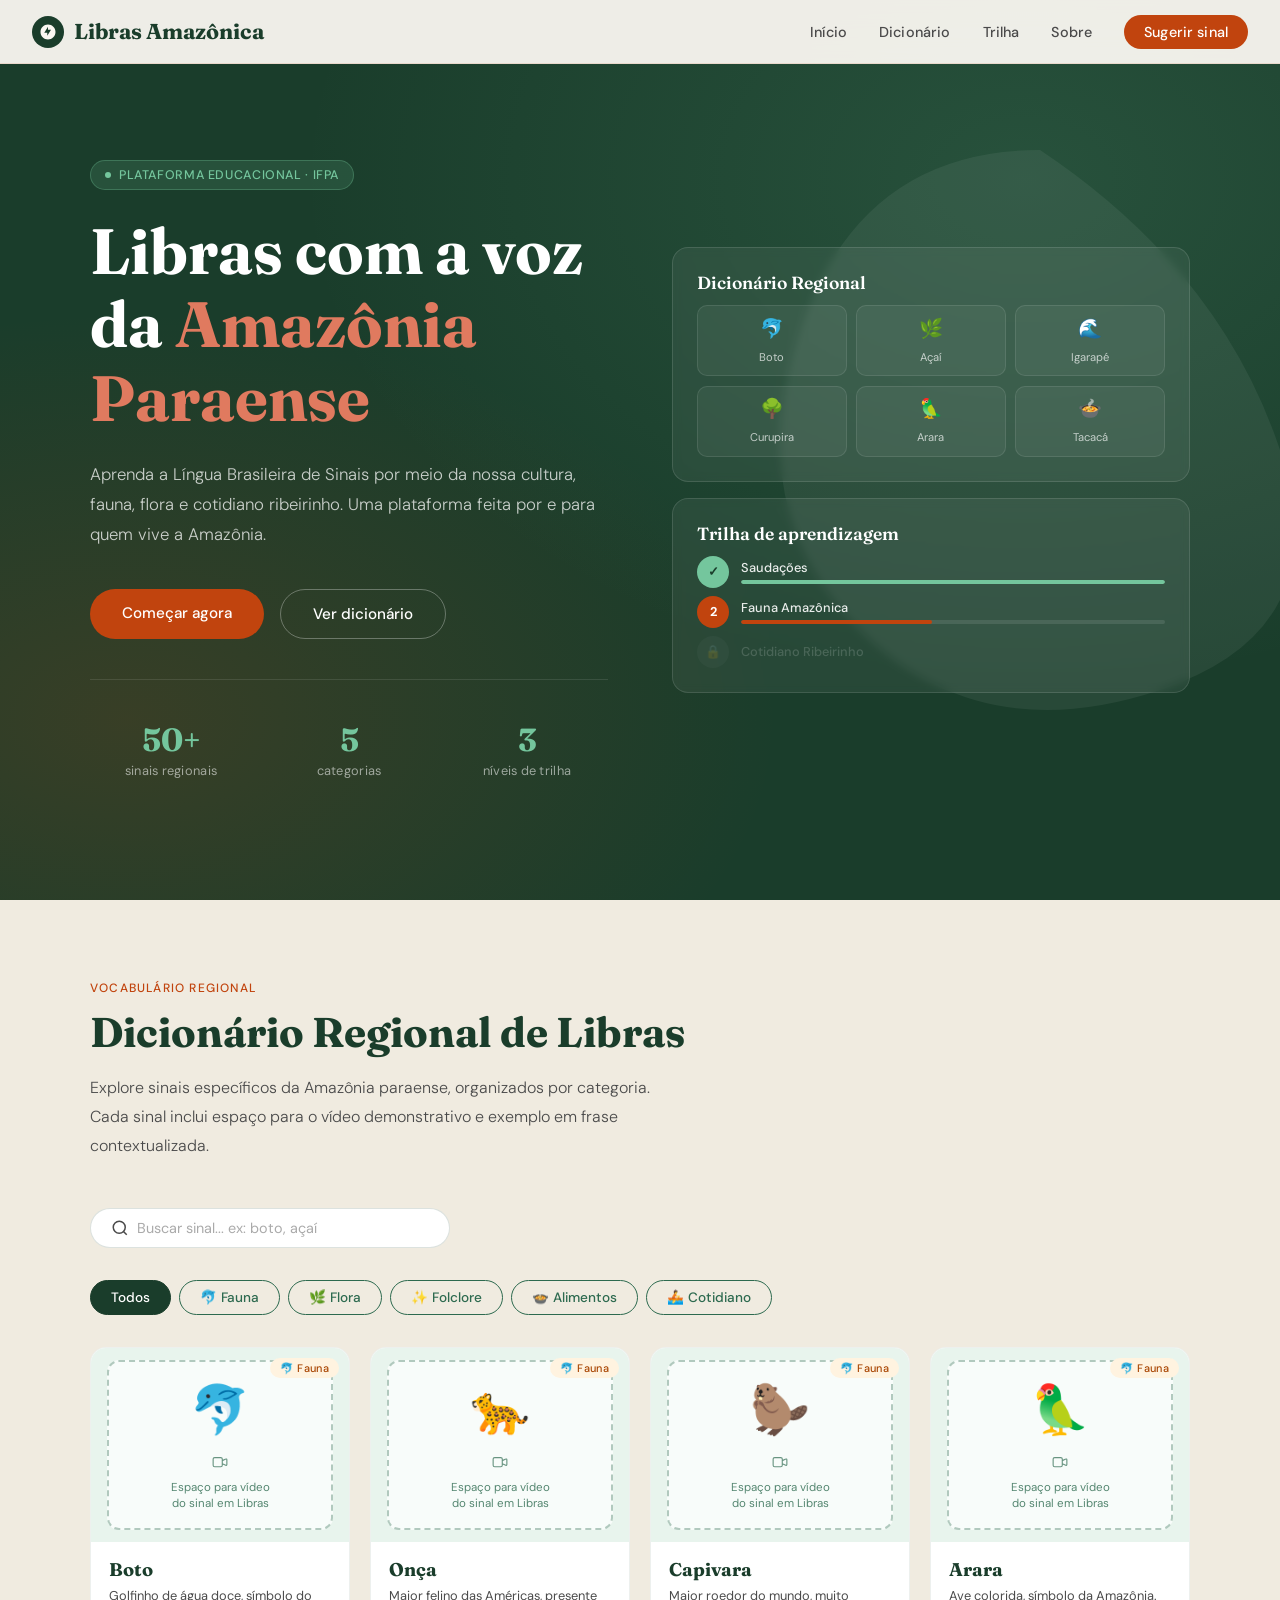
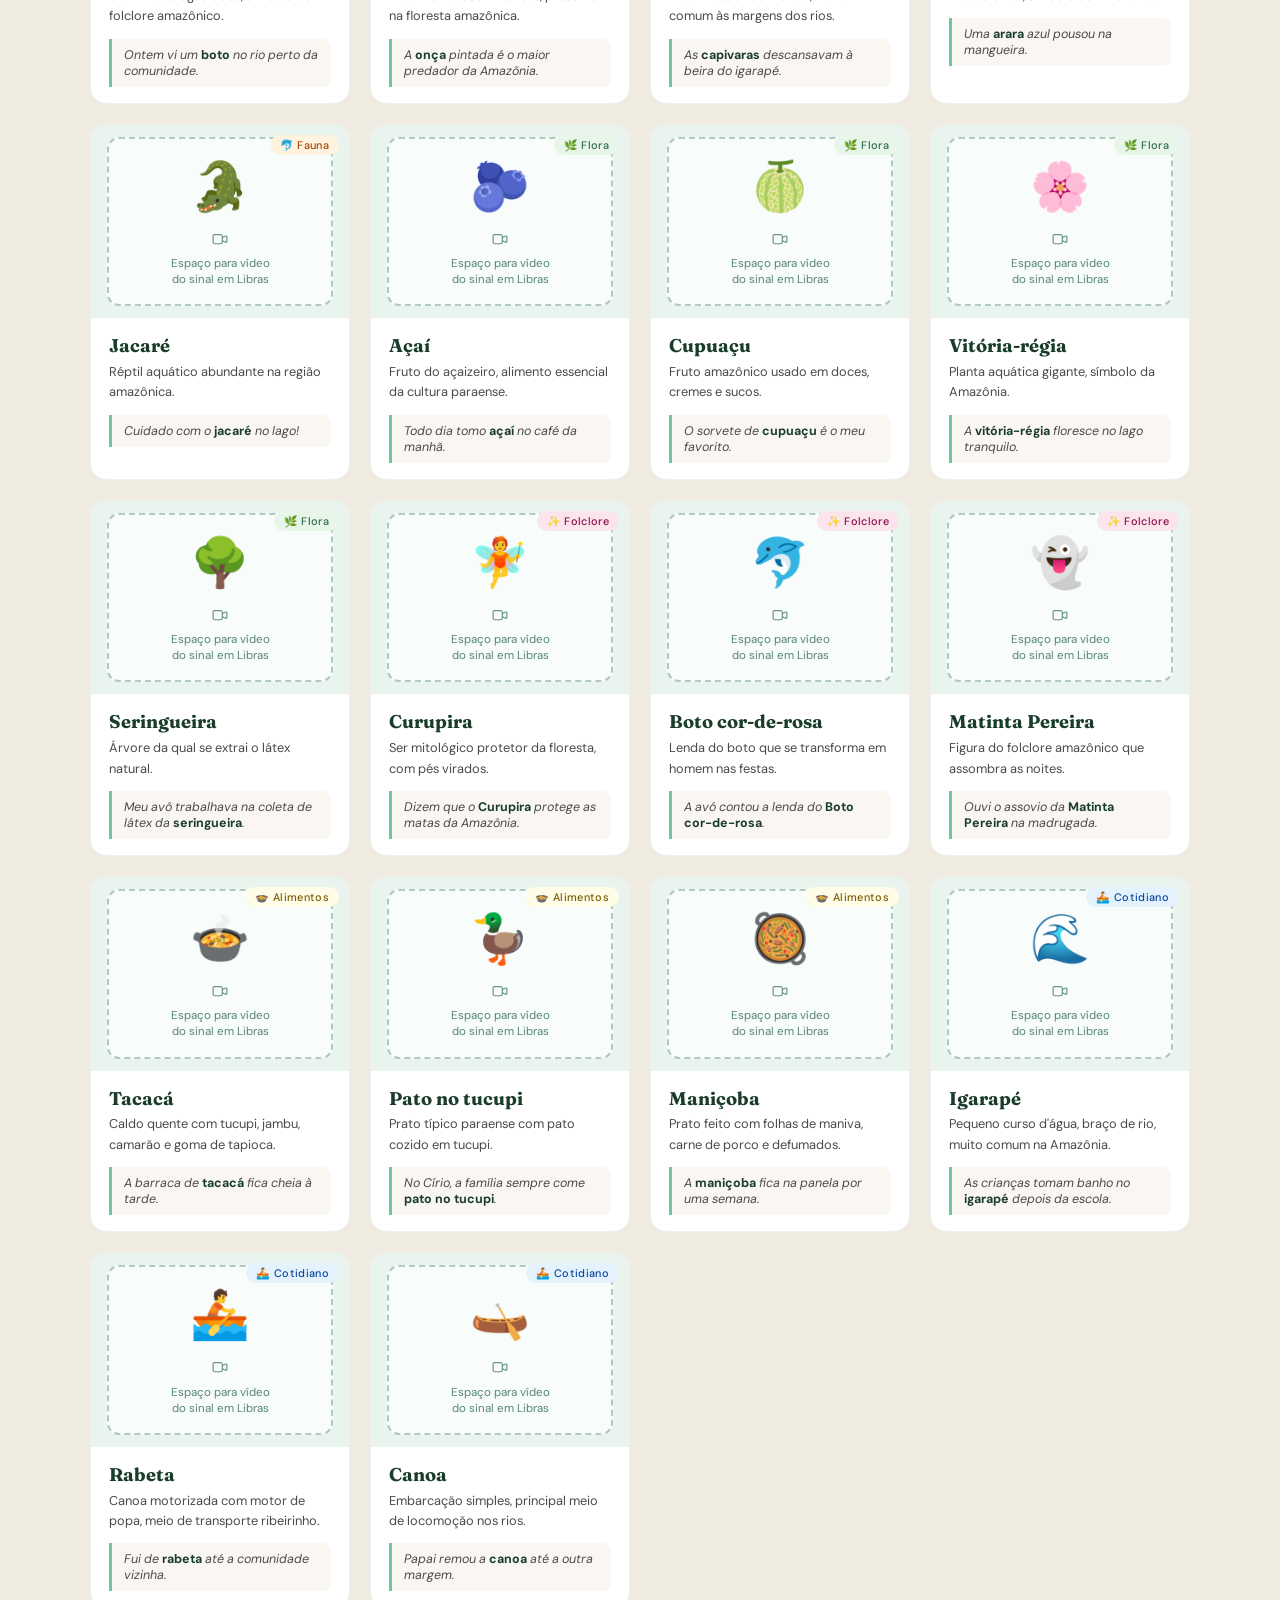
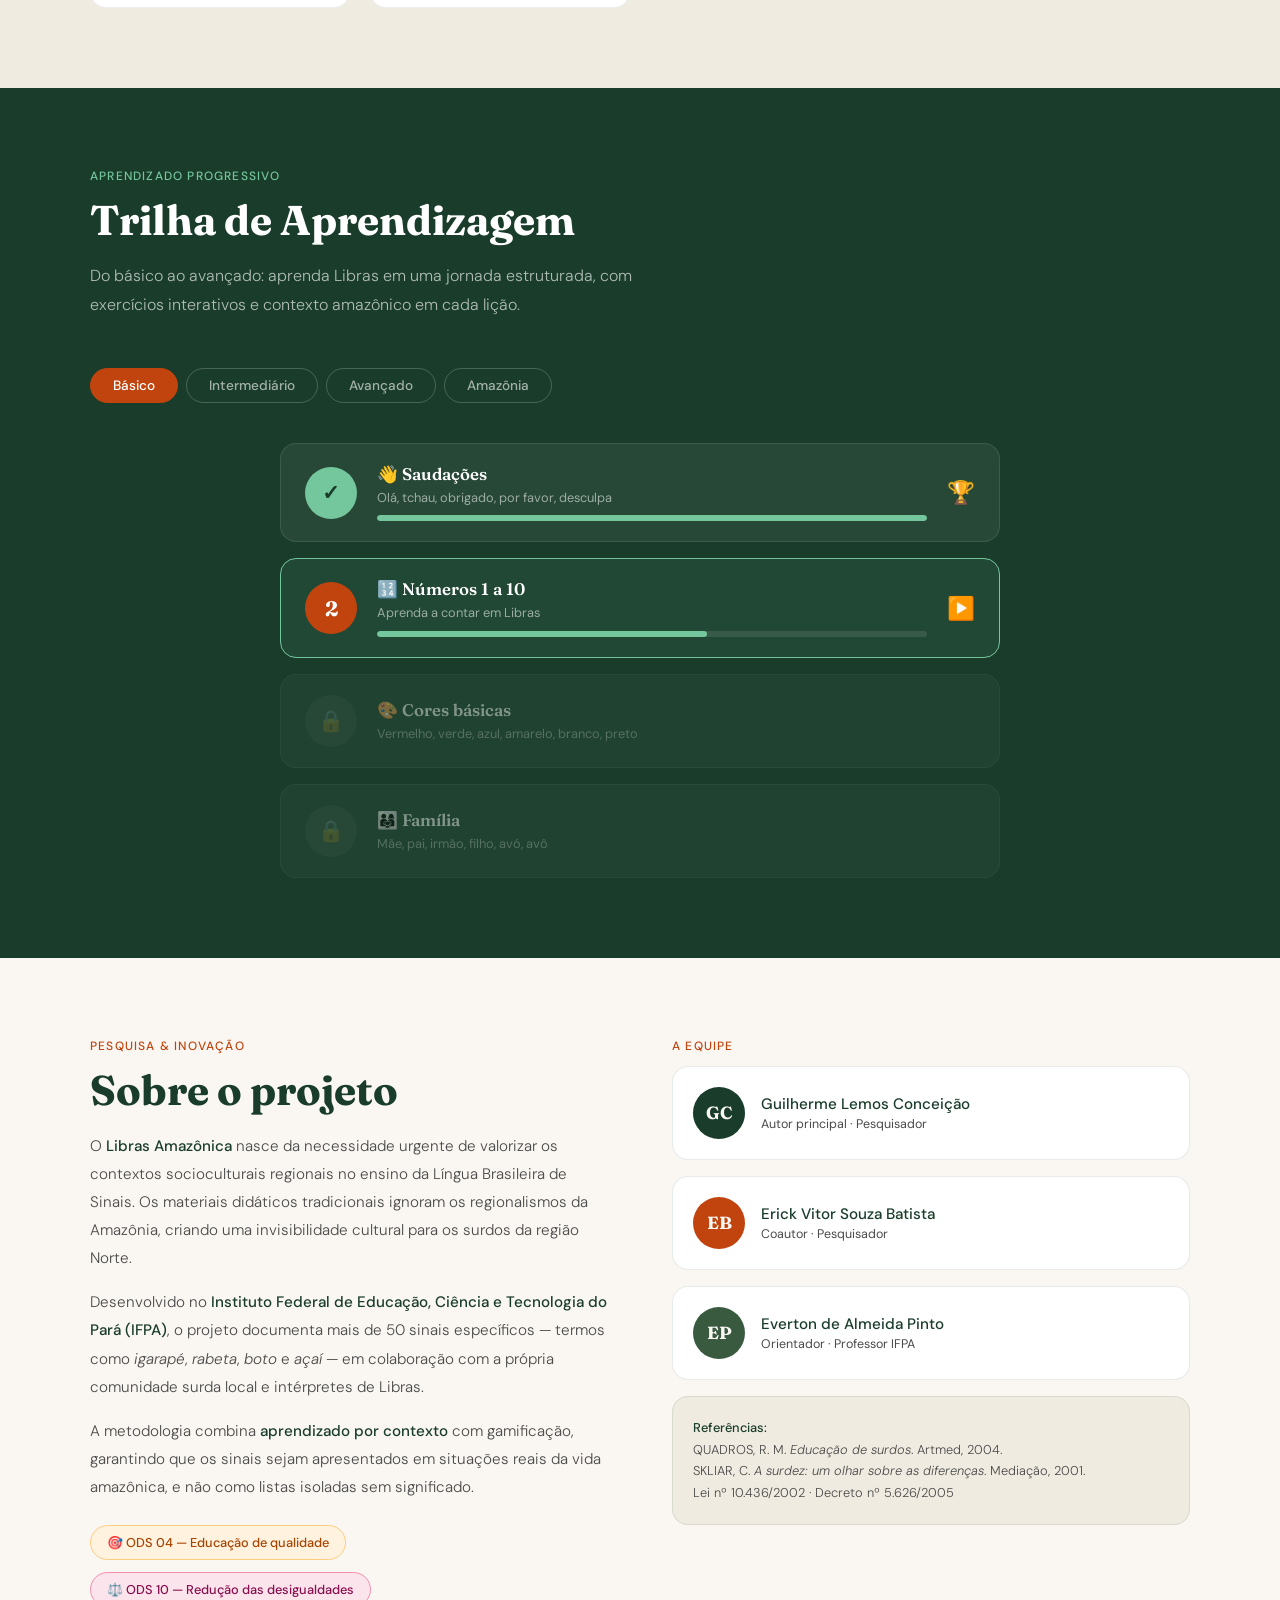
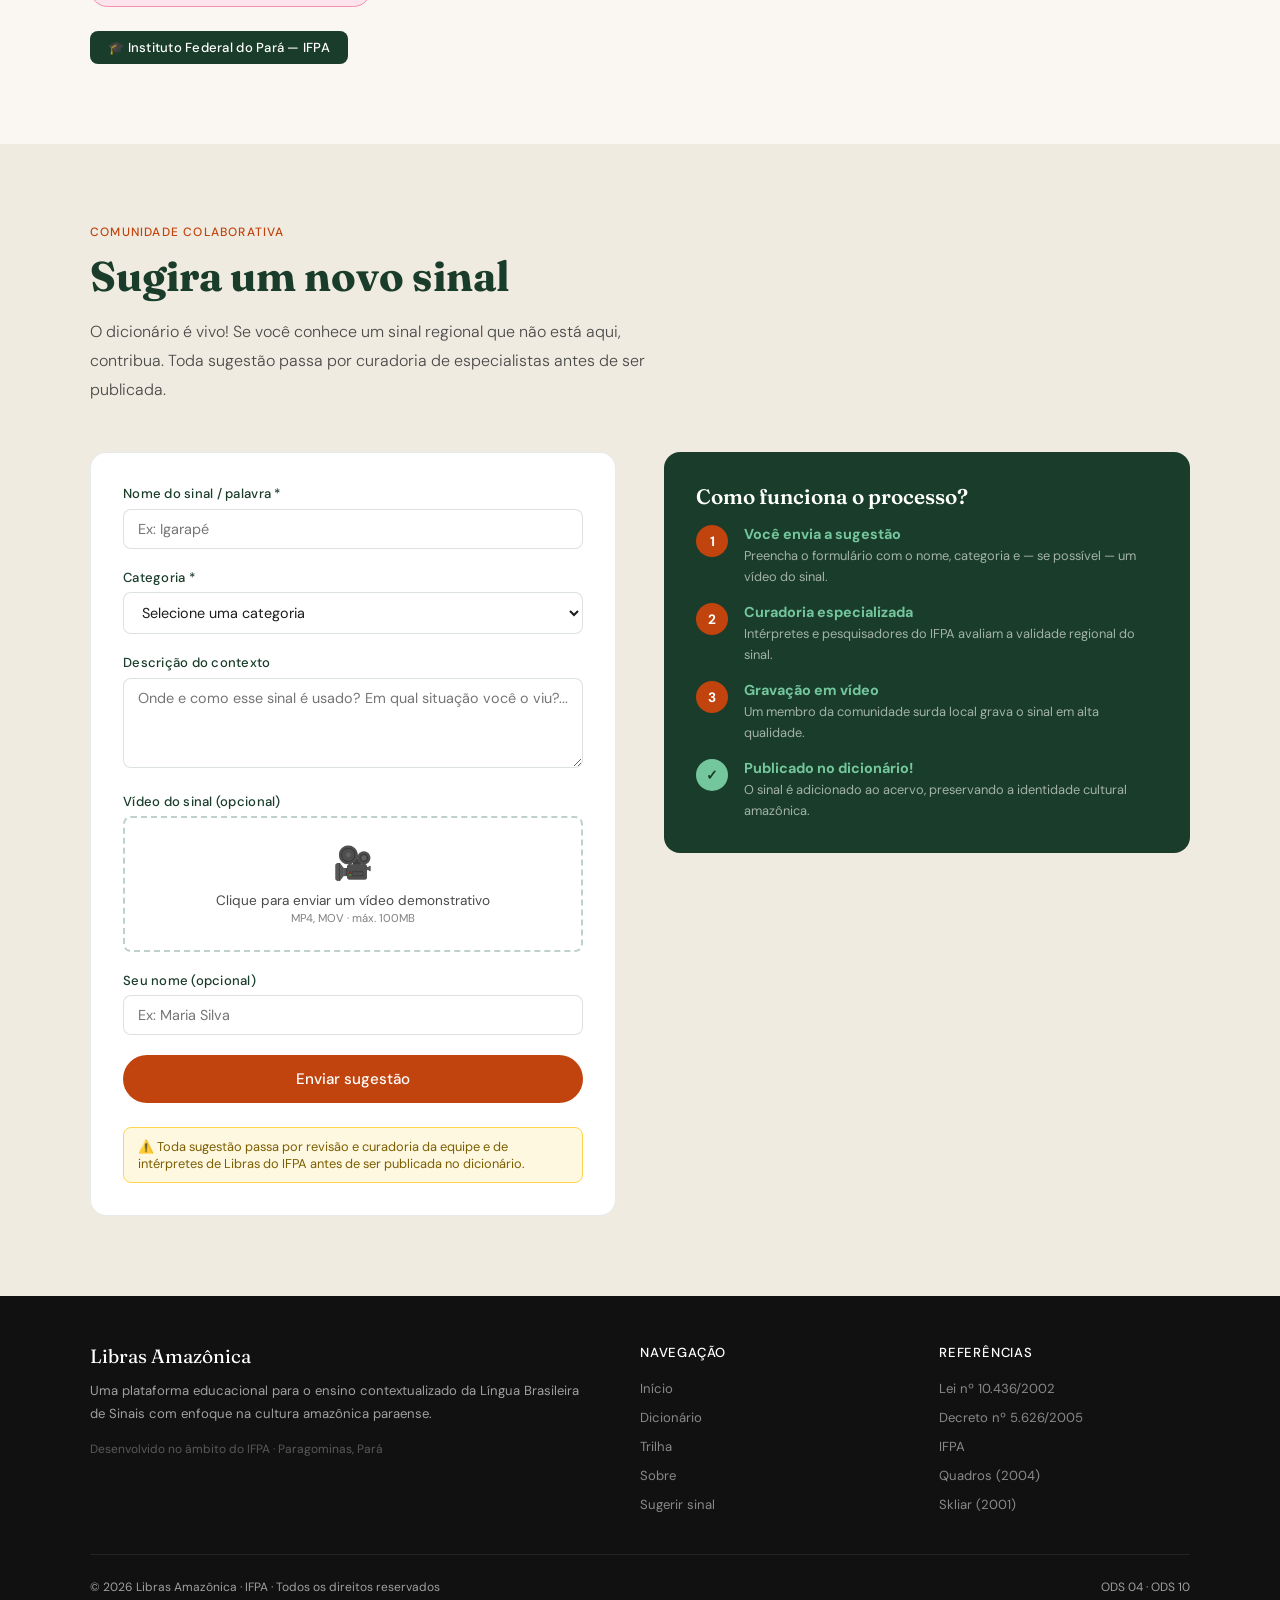
==== index.html @ ae9bf6c5 "Add files via upload" ====
<!DOCTYPE html>
<html lang="pt-BR">
<head>
<meta charset="UTF-8">
<meta name="viewport" content="width=device-width, initial-scale=1.0">
<title>Libras Amazônica</title>
<link rel="preconnect" href="https://fonts.googleapis.com">
<link href="https://fonts.googleapis.com/css2?family=Fraunces:wght@400;600;700&family=DM+Sans:wght@300;400;500&display=swap" rel="stylesheet">
<style>
  :root {
    --verde-escuro: #1a3d2b;
    --verde-medio: #2d6a4f;
    --verde-claro: #74c69d;
    --verde-musgo: #3a5a40;
    --terracota: #c1440e;
    --terracota-claro: #e07a5f;
    --terracota-palido: #f2d0c4;
    --creme: #faf7f2;
    --creme-escuro: #f0ebe0;
    --dourado: #d4a017;
    --texto-principal: #1c1c1c;
    --texto-secundario: #4a4a4a;
    --branco: #ffffff;
    --sombra: 0 4px 24px rgba(26,61,43,0.10);
    --fonte-display: 'Fraunces', Georgia, serif;
    --fonte-corpo: 'DM Sans', sans-serif;
    --radius: 16px;
    --radius-sm: 8px;
  }

  * { margin: 0; padding: 0; box-sizing: border-box; }

  html { scroll-behavior: smooth; }

  body {
    font-family: var(--fonte-corpo);
    background: var(--creme);
    color: var(--texto-principal);
    overflow-x: hidden;
  }

  /* ── NAV ── */
  nav {
    position: fixed;
    top: 0; left: 0; right: 0;
    z-index: 1000;
    background: rgba(250,247,242,0.95);
    backdrop-filter: blur(12px);
    border-bottom: 1px solid rgba(193,68,14,0.12);
    padding: 0 2rem;
    height: 64px;
    display: flex;
    align-items: center;
    justify-content: space-between;
  }

  .nav-logo {
    font-family: var(--fonte-display);
    font-size: 1.35rem;
    font-weight: 700;
    color: var(--verde-escuro);
    text-decoration: none;
    display: flex;
    align-items: center;
    gap: 10px;
  }

  .nav-logo span {
    display: inline-block;
    width: 32px; height: 32px;
    background: var(--verde-escuro);
    border-radius: 50%;
    display: flex; align-items: center; justify-content: center;
  }

  .nav-logo span svg { width: 18px; height: 18px; fill: var(--creme); }

  .nav-links {
    display: flex;
    gap: 2rem;
    list-style: none;
  }

  .nav-links a {
    font-size: 0.9rem;
    font-weight: 500;
    color: var(--texto-secundario);
    text-decoration: none;
    transition: color 0.2s;
    letter-spacing: 0.01em;
  }

  .nav-links a:hover { color: var(--terracota); }

  .nav-cta {
    background: var(--terracota);
    color: var(--branco) !important;
    padding: 8px 20px;
    border-radius: 999px;
    font-weight: 500 !important;
    transition: background 0.2s !important;
  }

  .nav-cta:hover { background: var(--verde-escuro) !important; color: var(--branco) !important; }

  .nav-hamburger {
    display: none;
    flex-direction: column;
    gap: 5px;
    cursor: pointer;
    background: none;
    border: none;
    padding: 4px;
  }

  .nav-hamburger span {
    display: block;
    width: 24px; height: 2px;
    background: var(--verde-escuro);
    border-radius: 2px;
    transition: all 0.3s;
  }

  /* ── HERO ── */
  #inicio {
    min-height: 100vh;
    display: flex;
    align-items: center;
    position: relative;
    overflow: hidden;
    padding: 120px 2rem 80px;
    background: var(--verde-escuro);
  }

  .hero-bg {
    position: absolute;
    inset: 0;
    background:
      radial-gradient(ellipse at 80% 20%, rgba(116,198,157,0.15) 0%, transparent 50%),
      radial-gradient(ellipse at 10% 80%, rgba(193,68,14,0.18) 0%, transparent 40%);
  }

  .hero-folha {
    position: absolute;
    opacity: 0.06;
    right: -60px; top: 50%;
    transform: translateY(-50%);
    width: 600px; height: 600px;
  }

  .hero-content {
    max-width: 1100px;
    margin: 0 auto;
    position: relative;
    z-index: 2;
    display: grid;
    grid-template-columns: 1fr 1fr;
    gap: 4rem;
    align-items: center;
    width: 100%;
  }

  .hero-badge {
    display: inline-flex;
    align-items: center;
    gap: 8px;
    background: rgba(116,198,157,0.15);
    border: 1px solid rgba(116,198,157,0.3);
    color: var(--verde-claro);
    font-size: 0.78rem;
    font-weight: 500;
    padding: 6px 14px;
    border-radius: 999px;
    letter-spacing: 0.05em;
    text-transform: uppercase;
    margin-bottom: 1.5rem;
  }

  .hero-badge::before {
    content: '';
    width: 6px; height: 6px;
    border-radius: 50%;
    background: var(--verde-claro);
    animation: pulse 2s infinite;
  }

  @keyframes pulse {
    0%, 100% { opacity: 1; }
    50% { opacity: 0.4; }
  }

  .hero-titulo {
    font-family: var(--fonte-display);
    font-size: clamp(2.4rem, 5vw, 4rem);
    font-weight: 700;
    color: var(--branco);
    line-height: 1.15;
    margin-bottom: 1.5rem;
  }

  .hero-titulo em {
    font-style: normal;
    color: var(--terracota-claro);
  }

  .hero-desc {
    font-size: 1.05rem;
    color: rgba(255,255,255,0.75);
    line-height: 1.8;
    margin-bottom: 2.5rem;
    font-weight: 300;
  }

  .hero-btns {
    display: flex;
    gap: 1rem;
    flex-wrap: wrap;
  }

  .btn-primario {
    background: var(--terracota);
    color: var(--branco);
    padding: 14px 32px;
    border-radius: 999px;
    font-size: 0.95rem;
    font-weight: 500;
    text-decoration: none;
    transition: all 0.2s;
    display: inline-block;
    border: none;
    cursor: pointer;
    font-family: var(--fonte-corpo);
  }

  .btn-primario:hover {
    background: var(--terracota-claro);
    transform: translateY(-2px);
  }

  .btn-secundario {
    background: transparent;
    color: var(--branco);
    padding: 14px 32px;
    border-radius: 999px;
    font-size: 0.95rem;
    font-weight: 500;
    text-decoration: none;
    transition: all 0.2s;
    display: inline-block;
    border: 1px solid rgba(255,255,255,0.3);
    cursor: pointer;
    font-family: var(--fonte-corpo);
  }

  .btn-secundario:hover {
    border-color: rgba(255,255,255,0.7);
    transform: translateY(-2px);
  }

  .hero-stats {
    display: grid;
    grid-template-columns: repeat(3, 1fr);
    gap: 1rem;
    padding-top: 2.5rem;
    border-top: 1px solid rgba(255,255,255,0.1);
    margin-top: 2.5rem;
  }

  .stat-item { text-align: center; }

  .stat-num {
    font-family: var(--fonte-display);
    font-size: 2rem;
    font-weight: 700;
    color: var(--verde-claro);
    display: block;
  }

  .stat-label {
    font-size: 0.8rem;
    color: rgba(255,255,255,0.55);
    font-weight: 400;
    letter-spacing: 0.02em;
  }

  .hero-visual {
    display: flex;
    flex-direction: column;
    gap: 1rem;
  }

  .hero-card-preview {
    background: rgba(255,255,255,0.06);
    border: 1px solid rgba(255,255,255,0.12);
    border-radius: var(--radius);
    padding: 1.5rem;
    backdrop-filter: blur(4px);
  }

  .hero-card-preview h3 {
    font-family: var(--fonte-display);
    color: var(--branco);
    font-size: 1.1rem;
    margin-bottom: 0.75rem;
    font-weight: 600;
  }

  .sinal-mini-grid {
    display: grid;
    grid-template-columns: repeat(3, 1fr);
    gap: 0.6rem;
  }

  .sinal-mini {
    background: rgba(255,255,255,0.05);
    border: 1px solid rgba(255,255,255,0.1);
    border-radius: 10px;
    padding: 0.6rem;
    text-align: center;
  }

  .sinal-mini .emoji { font-size: 1.2rem; display: block; margin-bottom: 4px; }
  .sinal-mini .palavra { font-size: 0.7rem; color: rgba(255,255,255,0.7); }

  /* ── SEÇÕES GERAIS ── */
  section { padding: 80px 2rem; }

  .container {
    max-width: 1100px;
    margin: 0 auto;
  }

  .secao-tag {
    font-size: 0.75rem;
    font-weight: 500;
    letter-spacing: 0.1em;
    text-transform: uppercase;
    color: var(--terracota);
    margin-bottom: 0.75rem;
    display: block;
  }

  .secao-titulo {
    font-family: var(--fonte-display);
    font-size: clamp(1.8rem, 3.5vw, 2.6rem);
    font-weight: 700;
    color: var(--verde-escuro);
    line-height: 1.2;
    margin-bottom: 1rem;
  }

  .secao-desc {
    font-size: 1rem;
    color: var(--texto-secundario);
    line-height: 1.8;
    max-width: 600px;
    font-weight: 300;
  }

  .secao-header { margin-bottom: 3rem; }

  /* ── DICIONÁRIO ── */
  #dicionario {
    background: var(--creme-escuro);
  }

  .dicio-filtros {
    display: flex;
    flex-wrap: wrap;
    gap: 0.5rem;
    margin-bottom: 2rem;
  }

  .filtro-btn {
    padding: 8px 20px;
    border-radius: 999px;
    border: 1.5px solid var(--verde-medio);
    background: transparent;
    color: var(--verde-medio);
    font-size: 0.85rem;
    font-weight: 500;
    cursor: pointer;
    transition: all 0.2s;
    font-family: var(--fonte-corpo);
  }

  .filtro-btn:hover, .filtro-btn.ativo {
    background: var(--verde-escuro);
    border-color: var(--verde-escuro);
    color: var(--branco);
  }

  .dicio-busca {
    display: flex;
    align-items: center;
    gap: 0.5rem;
    background: var(--branco);
    border: 1.5px solid rgba(26,61,43,0.15);
    border-radius: 999px;
    padding: 10px 20px;
    max-width: 360px;
    margin-bottom: 2rem;
  }

  .dicio-busca svg { width: 18px; height: 18px; fill: none; stroke: var(--texto-secundario); stroke-width: 2; flex-shrink: 0; }

  .dicio-busca input {
    border: none;
    outline: none;
    background: transparent;
    font-size: 0.9rem;
    font-family: var(--fonte-corpo);
    color: var(--texto-principal);
    flex: 1;
  }

  .dicio-busca input::placeholder { color: #aaa; }

  .dicio-grid {
    display: grid;
    grid-template-columns: repeat(auto-fill, minmax(240px, 1fr));
    gap: 1.25rem;
  }

  .sinal-card {
    background: var(--branco);
    border-radius: var(--radius);
    overflow: hidden;
    border: 1px solid rgba(26,61,43,0.08);
    transition: all 0.25s;
    cursor: pointer;
  }

  .sinal-card:hover {
    transform: translateY(-4px);
    box-shadow: var(--sombra);
    border-color: var(--verde-claro);
  }

  .sinal-video-area {
    background: #e8f4ed;
    aspect-ratio: 4/3;
    display: flex;
    flex-direction: column;
    align-items: center;
    justify-content: center;
    gap: 0.6rem;
    position: relative;
    overflow: hidden;
  }

  .sinal-video-placeholder {
    background: rgba(255,255,255,0.7);
    border: 2px dashed rgba(45,106,79,0.35);
    border-radius: 12px;
    width: calc(100% - 32px);
    height: calc(100% - 24px);
    display: flex;
    flex-direction: column;
    align-items: center;
    justify-content: center;
    gap: 0.5rem;
    padding: 1rem;
  }

  .sinal-video-placeholder svg {
    width: 36px; height: 36px;
    fill: none; stroke: var(--verde-medio); stroke-width: 1.5;
    opacity: 0.7;
  }

  .sinal-video-placeholder p {
    font-size: 0.72rem;
    color: var(--verde-medio);
    text-align: center;
    line-height: 1.4;
    opacity: 0.8;
  }

  .sinal-emoji-grande {
    font-size: 3rem;
    margin-bottom: 0.25rem;
    display: block;
  }

  .sinal-categoria-tag {
    position: absolute;
    top: 10px; right: 10px;
    font-size: 0.68rem;
    font-weight: 500;
    padding: 3px 10px;
    border-radius: 999px;
    letter-spacing: 0.03em;
  }

  .cat-fauna { background: #fff3e0; color: #a84400; }
  .cat-flora { background: #e8f5e9; color: #2d6a4f; }
  .cat-folclore { background: #fce4ec; color: #880e4f; }
  .cat-alimentos { background: #fffde7; color: #7b5e00; }
  .cat-cotidiano { background: #e3f2fd; color: #0d47a1; }
  .cat-saudacoes { background: #f3e5f5; color: #4a148c; }
  .cat-numeros { background: #e8eaf6; color: #1a237e; }
  .cat-cores { background: #fbe9e7; color: #bf360c; }

  .sinal-info {
    padding: 1rem 1.1rem;
  }

  .sinal-nome {
    font-family: var(--fonte-display);
    font-size: 1.15rem;
    font-weight: 700;
    color: var(--verde-escuro);
    margin-bottom: 0.3rem;
  }

  .sinal-desc {
    font-size: 0.8rem;
    color: var(--texto-secundario);
    line-height: 1.6;
    margin-bottom: 0.75rem;
  }

  .sinal-frase {
    background: var(--creme);
    border-left: 3px solid var(--verde-claro);
    padding: 8px 12px;
    border-radius: 0 8px 8px 0;
    font-size: 0.78rem;
    color: var(--texto-secundario);
    font-style: italic;
  }

  .sinal-frase strong {
    color: var(--verde-escuro);
    font-style: normal;
  }

  /* ── TRILHA ── */
  #trilha { background: var(--verde-escuro); }

  .trilha-tabs {
    display: flex;
    gap: 0.5rem;
    margin-bottom: 2.5rem;
    flex-wrap: wrap;
  }

  .trilha-tab {
    padding: 8px 22px;
    border-radius: 999px;
    border: 1.5px solid rgba(255,255,255,0.2);
    background: transparent;
    color: rgba(255,255,255,0.6);
    font-size: 0.85rem;
    font-weight: 500;
    cursor: pointer;
    transition: all 0.2s;
    font-family: var(--fonte-corpo);
  }

  .trilha-tab:hover, .trilha-tab.ativo {
    background: var(--terracota);
    border-color: var(--terracota);
    color: var(--branco);
  }

  .trilha-niveis {
    display: flex;
    flex-direction: column;
    gap: 1rem;
    max-width: 720px;
    margin: 0 auto;
  }

  .nivel-item {
    background: rgba(255,255,255,0.06);
    border: 1px solid rgba(255,255,255,0.1);
    border-radius: var(--radius);
    padding: 1.25rem 1.5rem;
    display: flex;
    align-items: center;
    gap: 1.25rem;
    cursor: pointer;
    transition: all 0.25s;
    position: relative;
    overflow: hidden;
  }

  .nivel-item:hover {
    background: rgba(255,255,255,0.1);
    border-color: rgba(255,255,255,0.25);
  }

  .nivel-item.desbloqueado { opacity: 1; }
  .nivel-item.bloqueado { opacity: 0.45; cursor: not-allowed; }

  .nivel-item.ativo {
    border-color: var(--verde-claro);
    background: rgba(116,198,157,0.08);
  }

  .nivel-num {
    width: 52px; height: 52px;
    border-radius: 50%;
    display: flex;
    align-items: center;
    justify-content: center;
    font-family: var(--fonte-display);
    font-size: 1.3rem;
    font-weight: 700;
    flex-shrink: 0;
  }

  .nivel-num.concluido { background: var(--verde-claro); color: var(--verde-escuro); }
  .nivel-num.em-progresso { background: var(--terracota); color: var(--branco); }
  .nivel-num.bloqueado-ico { background: rgba(255,255,255,0.08); color: rgba(255,255,255,0.35); }

  .nivel-conteudo { flex: 1; }

  .nivel-nome {
    font-family: var(--fonte-display);
    font-size: 1.05rem;
    font-weight: 600;
    color: var(--branco);
    margin-bottom: 0.3rem;
  }

  .nivel-desc-small {
    font-size: 0.8rem;
    color: rgba(255,255,255,0.55);
  }

  .nivel-progress-bar {
    height: 6px;
    background: rgba(255,255,255,0.1);
    border-radius: 999px;
    margin-top: 0.6rem;
    overflow: hidden;
  }

  .nivel-progress-fill {
    height: 100%;
    background: var(--verde-claro);
    border-radius: 999px;
    transition: width 0.5s ease;
  }

  .nivel-badge {
    font-size: 1.4rem;
  }

  /* ── MODAL EXERCÍCIO ── */
  .modal-overlay {
    display: none;
    position: fixed;
    inset: 0;
    background: rgba(0,0,0,0.7);
    z-index: 2000;
    align-items: center;
    justify-content: center;
    padding: 1rem;
  }

  .modal-overlay.aberto { display: flex; }

  .modal-box {
    background: var(--branco);
    border-radius: 20px;
    width: 100%;
    max-width: 600px;
    max-height: 90vh;
    overflow-y: auto;
    padding: 2rem;
    position: relative;
    animation: modalIn 0.25s ease;
  }

  @keyframes modalIn {
    from { opacity: 0; transform: scale(0.96) translateY(10px); }
    to { opacity: 1; transform: scale(1) translateY(0); }
  }

  .modal-close {
    position: absolute;
    top: 1rem; right: 1rem;
    background: var(--creme-escuro);
    border: none;
    border-radius: 50%;
    width: 36px; height: 36px;
    cursor: pointer;
    display: flex;
    align-items: center;
    justify-content: center;
    font-size: 1.1rem;
    color: var(--texto-secundario);
    transition: background 0.2s;
  }

  .modal-close:hover { background: #e0dbd0; }

  .exercicio-header {
    margin-bottom: 1.5rem;
  }

  .exercicio-titulo {
    font-family: var(--fonte-display);
    font-size: 1.4rem;
    color: var(--verde-escuro);
    margin-bottom: 0.5rem;
  }

  .exercicio-progresso {
    display: flex;
    align-items: center;
    gap: 0.75rem;
    font-size: 0.8rem;
    color: var(--texto-secundario);
  }

  .ex-barra {
    flex: 1;
    height: 8px;
    background: var(--creme-escuro);
    border-radius: 999px;
    overflow: hidden;
  }

  .ex-barra-fill {
    height: 100%;
    background: var(--terracota);
    border-radius: 999px;
    transition: width 0.4s;
  }

  .exercicio-video-espaco {
    background: #e8f4ed;
    border: 2px dashed rgba(45,106,79,0.3);
    border-radius: 14px;
    aspect-ratio: 16/9;
    display: flex;
    flex-direction: column;
    align-items: center;
    justify-content: center;
    margin-bottom: 1.5rem;
    gap: 0.5rem;
  }

  .exercicio-video-espaco svg {
    width: 40px; height: 40px;
    stroke: var(--verde-medio); fill: none; stroke-width: 1.5;
  }

  .exercicio-video-espaco p {
    font-size: 0.85rem;
    color: var(--verde-medio);
    text-align: center;
  }

  .exercicio-pergunta {
    font-size: 1rem;
    font-weight: 500;
    color: var(--verde-escuro);
    margin-bottom: 1rem;
  }

  .opcoes-grid {
    display: grid;
    grid-template-columns: 1fr 1fr;
    gap: 0.75rem;
    margin-bottom: 1.5rem;
  }

  .opcao-btn {
    padding: 14px 16px;
    border-radius: 12px;
    border: 2px solid rgba(26,61,43,0.12);
    background: var(--branco);
    font-size: 0.9rem;
    font-weight: 500;
    color: var(--texto-principal);
    cursor: pointer;
    transition: all 0.2s;
    font-family: var(--fonte-corpo);
    text-align: center;
  }

  .opcao-btn:hover { border-color: var(--verde-medio); background: #f0f8f4; }
  .opcao-btn.correta { border-color: var(--verde-claro); background: #e8f5e9; color: var(--verde-escuro); }
  .opcao-btn.errada { border-color: #e57373; background: #fff5f5; color: #c62828; }

  .feedback-msg {
    padding: 12px 16px;
    border-radius: 10px;
    font-size: 0.88rem;
    font-weight: 500;
    margin-bottom: 1rem;
    display: none;
  }

  .feedback-msg.ok { background: #e8f5e9; color: #2d6a4f; display: block; }
  .feedback-msg.erro { background: #fff5f5; color: #c62828; display: block; }

  .modal-nav {
    display: flex;
    justify-content: space-between;
    align-items: center;
  }

  .vidas-display {
    display: flex;
    gap: 4px;
  }

  .vida { font-size: 1.1rem; }
  .vida.perdida { opacity: 0.2; }

  /* ── SOBRE ── */
  #sobre { background: var(--creme); }

  .sobre-grid {
    display: grid;
    grid-template-columns: 1fr 1fr;
    gap: 4rem;
    align-items: start;
  }

  .sobre-texto p {
    font-size: 0.95rem;
    line-height: 1.85;
    color: var(--texto-secundario);
    margin-bottom: 1rem;
    font-weight: 300;
  }

  .sobre-texto p strong {
    color: var(--verde-escuro);
    font-weight: 500;
  }

  .ods-badges {
    display: flex;
    gap: 0.75rem;
    margin-top: 1.5rem;
    flex-wrap: wrap;
  }

  .ods-badge {
    display: flex;
    align-items: center;
    gap: 8px;
    padding: 8px 16px;
    border-radius: 999px;
    font-size: 0.8rem;
    font-weight: 500;
  }

  .ods-04 { background: #fff3e0; color: #a84400; border: 1px solid #ffcc80; }
  .ods-10 { background: #fce4ec; color: #880e4f; border: 1px solid #f48fb1; }

  .equipe-cards {
    display: flex;
    flex-direction: column;
    gap: 1rem;
  }

  .membro-card {
    background: var(--branco);
    border: 1px solid rgba(26,61,43,0.1);
    border-radius: var(--radius);
    padding: 1.25rem;
    display: flex;
    align-items: center;
    gap: 1rem;
    transition: box-shadow 0.2s;
  }

  .membro-card:hover { box-shadow: var(--sombra); }

  .membro-avatar {
    width: 52px; height: 52px;
    border-radius: 50%;
    background: var(--verde-escuro);
    display: flex;
    align-items: center;
    justify-content: center;
    font-family: var(--fonte-display);
    font-size: 1.1rem;
    font-weight: 700;
    color: var(--creme);
    flex-shrink: 0;
  }

  .membro-avatar.terracota { background: var(--terracota); }
  .membro-avatar.musgo { background: var(--verde-musgo); }

  .membro-nome {
    font-weight: 500;
    color: var(--verde-escuro);
    font-size: 0.95rem;
  }

  .membro-papel {
    font-size: 0.78rem;
    color: var(--texto-secundario);
    margin-top: 2px;
  }

  .inst-logo {
    display: inline-flex;
    align-items: center;
    gap: 8px;
    background: var(--verde-escuro);
    color: var(--branco);
    padding: 8px 18px;
    border-radius: var(--radius-sm);
    font-size: 0.82rem;
    font-weight: 500;
    margin-top: 1.5rem;
    letter-spacing: 0.02em;
  }

  /* ── SUGESTÃO DE SINAL ── */
  #sugestao { background: var(--creme-escuro); }

  .form-sugestao {
    background: var(--branco);
    border-radius: var(--radius);
    padding: 2rem;
    border: 1px solid rgba(26,61,43,0.1);
    max-width: 580px;
  }

  .form-grupo { margin-bottom: 1.25rem; }

  .form-label {
    display: block;
    font-size: 0.82rem;
    font-weight: 500;
    color: var(--verde-escuro);
    margin-bottom: 0.4rem;
    letter-spacing: 0.02em;
  }

  .form-input, .form-select, .form-textarea {
    width: 100%;
    padding: 10px 14px;
    border: 1.5px solid rgba(26,61,43,0.15);
    border-radius: var(--radius-sm);
    font-size: 0.9rem;
    font-family: var(--fonte-corpo);
    color: var(--texto-principal);
    background: var(--branco);
    outline: none;
    transition: border-color 0.2s;
  }

  .form-input:focus, .form-select:focus, .form-textarea:focus {
    border-color: var(--verde-medio);
  }

  .form-textarea { resize: vertical; min-height: 90px; }

  .upload-area {
    border: 2px dashed rgba(45,106,79,0.3);
    border-radius: var(--radius-sm);
    padding: 1.5rem;
    text-align: center;
    cursor: pointer;
    transition: all 0.2s;
  }

  .upload-area:hover {
    border-color: var(--verde-medio);
    background: #f0f8f4;
  }

  .upload-area p { font-size: 0.85rem; color: var(--texto-secundario); margin-top: 0.5rem; }
  .upload-area .upload-ico { font-size: 2rem; display: block; margin-bottom: 0.25rem; }

  .form-aviso {
    background: #fff8e1;
    border: 1px solid #ffd54f;
    border-radius: var(--radius-sm);
    padding: 10px 14px;
    font-size: 0.8rem;
    color: #7b5e00;
    margin-top: 1.5rem;
  }

  .toast {
    position: fixed;
    bottom: 2rem;
    right: 2rem;
    background: var(--verde-escuro);
    color: var(--branco);
    padding: 14px 22px;
    border-radius: 12px;
    font-size: 0.9rem;
    font-weight: 500;
    z-index: 3000;
    transform: translateY(100px);
    opacity: 0;
    transition: all 0.3s;
    box-shadow: 0 8px 24px rgba(0,0,0,0.25);
  }

  .toast.visivel { transform: translateY(0); opacity: 1; }

  /* ── RODAPÉ ── */
  footer {
    background: #111;
    color: rgba(255,255,255,0.6);
    padding: 3rem 2rem 2rem;
  }

  .footer-grid {
    max-width: 1100px;
    margin: 0 auto;
    display: grid;
    grid-template-columns: 2fr 1fr 1fr;
    gap: 3rem;
    margin-bottom: 2.5rem;
  }

  .footer-logo {
    font-family: var(--fonte-display);
    font-size: 1.2rem;
    color: var(--branco);
    margin-bottom: 0.75rem;
  }

  .footer-desc {
    font-size: 0.82rem;
    line-height: 1.7;
    margin-bottom: 1rem;
  }

  .footer-col h4 {
    font-size: 0.82rem;
    font-weight: 500;
    color: var(--branco);
    letter-spacing: 0.06em;
    text-transform: uppercase;
    margin-bottom: 1rem;
  }

  .footer-col ul { list-style: none; display: flex; flex-direction: column; gap: 0.5rem; }

  .footer-col a {
    font-size: 0.82rem;
    color: rgba(255,255,255,0.5);
    text-decoration: none;
    transition: color 0.2s;
  }

  .footer-col a:hover { color: var(--verde-claro); }

  .footer-bottom {
    max-width: 1100px;
    margin: 0 auto;
    border-top: 1px solid rgba(255,255,255,0.08);
    padding-top: 1.5rem;
    display: flex;
    justify-content: space-between;
    align-items: center;
    flex-wrap: wrap;
    gap: 1rem;
    font-size: 0.75rem;
  }

  /* ── RESPONSIVO ── */
  @media (max-width: 768px) {
    .nav-links { display: none; }
    .nav-hamburger { display: flex; }
    .nav-links.aberto {
      display: flex;
      flex-direction: column;
      position: fixed;
      top: 64px; left: 0; right: 0;
      background: var(--creme);
      padding: 1.5rem;
      gap: 1.25rem;
      border-bottom: 1px solid rgba(0,0,0,0.1);
      z-index: 999;
    }
    .hero-content { grid-template-columns: 1fr; }
    .hero-visual { display: none; }
    .sobre-grid { grid-template-columns: 1fr; gap: 2rem; }
    .footer-grid { grid-template-columns: 1fr; gap: 2rem; }
    .opcoes-grid { grid-template-columns: 1fr; }
  }
</style>
</head>
<body>

<!-- NAV -->
<nav>
  <a href="#inicio" class="nav-logo">
    <span>
      <svg viewBox="0 0 24 24"><path d="M12 2C6.48 2 2 6.48 2 12s4.48 10 10 10 10-4.48 10-10S17.52 2 12 2zm-1 15v-4H7l5-8v4h4l-5 8z"/></svg>
    </span>
    Libras Amazônica
  </a>
  <ul class="nav-links" id="navLinks">
    <li><a href="#inicio">Início</a></li>
    <li><a href="#dicionario">Dicionário</a></li>
    <li><a href="#trilha">Trilha</a></li>
    <li><a href="#sobre">Sobre</a></li>
    <li><a href="#sugestao" class="nav-cta">Sugerir sinal</a></li>
  </ul>
  <button class="nav-hamburger" onclick="toggleMenu()" aria-label="Menu">
    <span></span><span></span><span></span>
  </button>
</nav>

<!-- HERO -->
<section id="inicio">
  <div class="hero-bg"></div>
  <svg class="hero-folha" viewBox="0 0 200 200" xmlns="http://www.w3.org/2000/svg">
    <path fill="white" d="M100,0 Q160,40 180,100 Q200,160 140,180 Q80,200 40,160 Q0,120 20,60 Q40,0 100,0Z"/>
  </svg>
  <div class="hero-content">
    <div>
      <div class="hero-badge">Plataforma educacional · IFPA</div>
      <h1 class="hero-titulo">
        Libras com a voz<br>da <em>Amazônia Paraense</em>
      </h1>
      <p class="hero-desc">
        Aprenda a Língua Brasileira de Sinais por meio da nossa cultura, fauna, flora e cotidiano ribeirinho. Uma plataforma feita por e para quem vive a Amazônia.
      </p>
      <div class="hero-btns">
        <a href="#trilha" class="btn-primario">Começar agora</a>
        <a href="#dicionario" class="btn-secundario">Ver dicionário</a>
      </div>
      <div class="hero-stats">
        <div class="stat-item">
          <span class="stat-num">50+</span>
          <span class="stat-label">sinais regionais</span>
        </div>
        <div class="stat-item">
          <span class="stat-num">5</span>
          <span class="stat-label">categorias</span>
        </div>
        <div class="stat-item">
          <span class="stat-num">3</span>
          <span class="stat-label">níveis de trilha</span>
        </div>
      </div>
    </div>
    <div class="hero-visual">
      <div class="hero-card-preview">
        <h3>Dicionário Regional</h3>
        <div class="sinal-mini-grid">
          <div class="sinal-mini"><span class="emoji">🐬</span><span class="palavra">Boto</span></div>
          <div class="sinal-mini"><span class="emoji">🌿</span><span class="palavra">Açaí</span></div>
          <div class="sinal-mini"><span class="emoji">🌊</span><span class="palavra">Igarapé</span></div>
          <div class="sinal-mini"><span class="emoji">🌳</span><span class="palavra">Curupira</span></div>
          <div class="sinal-mini"><span class="emoji">🦜</span><span class="palavra">Arara</span></div>
          <div class="sinal-mini"><span class="emoji">🍲</span><span class="palavra">Tacacá</span></div>
        </div>
      </div>
      <div class="hero-card-preview">
        <h3>Trilha de aprendizagem</h3>
        <div style="display:flex; flex-direction:column; gap:0.5rem; margin-top:0.25rem;">
          <div style="display:flex;align-items:center;gap:0.75rem;">
            <div style="width:32px;height:32px;border-radius:50%;background:var(--verde-claro);display:flex;align-items:center;justify-content:center;font-size:0.8rem;color:var(--verde-escuro);font-weight:700;">✓</div>
            <div style="flex:1;">
              <div style="font-size:0.8rem;color:rgba(255,255,255,0.9);font-weight:500;">Saudações</div>
              <div style="height:4px;background:rgba(255,255,255,0.1);border-radius:99px;margin-top:4px;overflow:hidden;"><div style="height:100%;background:var(--verde-claro);width:100%;border-radius:99px;"></div></div>
            </div>
          </div>
          <div style="display:flex;align-items:center;gap:0.75rem;">
            <div style="width:32px;height:32px;border-radius:50%;background:var(--terracota);display:flex;align-items:center;justify-content:center;font-size:0.8rem;color:white;font-weight:700;">2</div>
            <div style="flex:1;">
              <div style="font-size:0.8rem;color:rgba(255,255,255,0.9);font-weight:500;">Fauna Amazônica</div>
              <div style="height:4px;background:rgba(255,255,255,0.1);border-radius:99px;margin-top:4px;overflow:hidden;"><div style="height:100%;background:var(--terracota);width:45%;border-radius:99px;"></div></div>
            </div>
          </div>
          <div style="display:flex;align-items:center;gap:0.75rem;opacity:0.4;">
            <div style="width:32px;height:32px;border-radius:50%;background:rgba(255,255,255,0.08);display:flex;align-items:center;justify-content:center;font-size:0.8rem;color:rgba(255,255,255,0.4);">🔒</div>
            <div style="flex:1;">
              <div style="font-size:0.8rem;color:rgba(255,255,255,0.4);font-weight:500;">Cotidiano Ribeirinho</div>
            </div>
          </div>
        </div>
      </div>
    </div>
  </div>
</section>

<!-- DICIONÁRIO -->
<section id="dicionario">
  <div class="container">
    <div class="secao-header">
      <span class="secao-tag">Vocabulário regional</span>
      <h2 class="secao-titulo">Dicionário Regional de Libras</h2>
      <p class="secao-desc">Explore sinais específicos da Amazônia paraense, organizados por categoria. Cada sinal inclui espaço para o vídeo demonstrativo e exemplo em frase contextualizada.</p>
    </div>

    <div class="dicio-busca">
      <svg viewBox="0 0 24 24"><circle cx="11" cy="11" r="8"/><path d="m21 21-4.35-4.35"/></svg>
      <input type="text" id="buscaInput" placeholder="Buscar sinal... ex: boto, açaí" oninput="filtrarSinais()">
    </div>

    <div class="dicio-filtros">
      <button class="filtro-btn ativo" onclick="setCategoria('todos', this)">Todos</button>
      <button class="filtro-btn" onclick="setCategoria('fauna', this)">🐬 Fauna</button>
      <button class="filtro-btn" onclick="setCategoria('flora', this)">🌿 Flora</button>
      <button class="filtro-btn" onclick="setCategoria('folclore', this)">✨ Folclore</button>
      <button class="filtro-btn" onclick="setCategoria('alimentos', this)">🍲 Alimentos</button>
      <button class="filtro-btn" onclick="setCategoria('cotidiano', this)">🚣 Cotidiano</button>
    </div>

    <div class="dicio-grid" id="dicioGrid"></div>
  </div>
</section>

<!-- TRILHA -->
<section id="trilha">
  <div class="container">
    <div class="secao-header">
      <span class="secao-tag" style="color:var(--verde-claro)">Aprendizado progressivo</span>
      <h2 class="secao-titulo" style="color:var(--branco)">Trilha de Aprendizagem</h2>
      <p class="secao-desc" style="color:rgba(255,255,255,0.65)">Do básico ao avançado: aprenda Libras em uma jornada estruturada, com exercícios interativos e contexto amazônico em cada lição.</p>
    </div>

    <div class="trilha-tabs">
      <button class="trilha-tab ativo" onclick="setTrilha('basico', this)">Básico</button>
      <button class="trilha-tab" onclick="setTrilha('intermediario', this)">Intermediário</button>
      <button class="trilha-tab" onclick="setTrilha('avancado', this)">Avançado</button>
      <button class="trilha-tab" onclick="setTrilha('amazonia', this)">Amazônia</button>
    </div>

    <div class="trilha-niveis" id="trilhaNiveis"></div>
  </div>
</section>

<!-- SOBRE -->
<section id="sobre">
  <div class="container">
    <div class="sobre-grid">
      <div>
        <span class="secao-tag">Pesquisa & inovação</span>
        <h2 class="secao-titulo">Sobre o projeto</h2>
        <div class="sobre-texto">
          <p>O <strong>Libras Amazônica</strong> nasce da necessidade urgente de valorizar os contextos socioculturais regionais no ensino da Língua Brasileira de Sinais. Os materiais didáticos tradicionais ignoram os regionalismos da Amazônia, criando uma invisibilidade cultural para os surdos da região Norte.</p>
          <p>Desenvolvido no <strong>Instituto Federal de Educação, Ciência e Tecnologia do Pará (IFPA)</strong>, o projeto documenta mais de 50 sinais específicos — termos como <em>igarapé</em>, <em>rabeta</em>, <em>boto</em> e <em>açaí</em> — em colaboração com a própria comunidade surda local e intérpretes de Libras.</p>
          <p>A metodologia combina <strong>aprendizado por contexto</strong> com gamificação, garantindo que os sinais sejam apresentados em situações reais da vida amazônica, e não como listas isoladas sem significado.</p>
        </div>
        <div class="ods-badges">
          <span class="ods-badge ods-04">🎯 ODS 04 — Educação de qualidade</span>
          <span class="ods-badge ods-10">⚖️ ODS 10 — Redução das desigualdades</span>
        </div>
        <div class="inst-logo">
          🎓 Instituto Federal do Pará — IFPA
        </div>
      </div>
      <div>
        <span class="secao-tag">A equipe</span>
        <div class="equipe-cards">
          <div class="membro-card">
            <div class="membro-avatar">GC</div>
            <div>
              <div class="membro-nome">Guilherme Lemos Conceição</div>
              <div class="membro-papel">Autor principal · Pesquisador</div>
            </div>
          </div>
          <div class="membro-card">
            <div class="membro-avatar terracota">EB</div>
            <div>
              <div class="membro-nome">Erick Vitor Souza Batista</div>
              <div class="membro-papel">Coautor · Pesquisador</div>
            </div>
          </div>
          <div class="membro-card">
            <div class="membro-avatar musgo">EP</div>
            <div>
              <div class="membro-nome">Everton de Almeida Pinto</div>
              <div class="membro-papel">Orientador · Professor IFPA</div>
            </div>
          </div>
        </div>
        <div style="background:var(--creme-escuro);border-radius:var(--radius);padding:1.25rem;margin-top:1rem;border:1px solid rgba(26,61,43,0.1);">
          <p style="font-size:0.8rem;color:var(--texto-secundario);line-height:1.7;font-weight:300;">
            <strong style="color:var(--verde-escuro);font-weight:500;">Referências:</strong><br>
            QUADROS, R. M. <em>Educação de surdos</em>. Artmed, 2004.<br>
            SKLIAR, C. <em>A surdez: um olhar sobre as diferenças</em>. Mediação, 2001.<br>
            Lei nº 10.436/2002 · Decreto nº 5.626/2005
          </p>
        </div>
      </div>
    </div>
  </div>
</section>

<!-- SUGESTÃO -->
<section id="sugestao">
  <div class="container">
    <div class="secao-header">
      <span class="secao-tag">Comunidade colaborativa</span>
      <h2 class="secao-titulo">Sugira um novo sinal</h2>
      <p class="secao-desc">O dicionário é vivo! Se você conhece um sinal regional que não está aqui, contribua. Toda sugestão passa por curadoria de especialistas antes de ser publicada.</p>
    </div>
    <div style="display:grid;grid-template-columns:1fr 1fr;gap:3rem;align-items:start;">
      <div class="form-sugestao">
        <div class="form-grupo">
          <label class="form-label">Nome do sinal / palavra *</label>
          <input type="text" class="form-input" placeholder="Ex: Igarapé" id="f-nome">
        </div>
        <div class="form-grupo">
          <label class="form-label">Categoria *</label>
          <select class="form-select" id="f-cat">
            <option value="">Selecione uma categoria</option>
            <option>Fauna amazônica</option>
            <option>Flora amazônica</option>
            <option>Folclore</option>
            <option>Alimentos regionais</option>
            <option>Cotidiano ribeirinho</option>
            <option>Outra</option>
          </select>
        </div>
        <div class="form-grupo">
          <label class="form-label">Descrição do contexto</label>
          <textarea class="form-textarea" placeholder="Onde e como esse sinal é usado? Em qual situação você o viu?..." id="f-desc"></textarea>
        </div>
        <div class="form-grupo">
          <label class="form-label">Vídeo do sinal (opcional)</label>
          <div class="upload-area" onclick="document.getElementById('videoUpload').click()">
            <span class="upload-ico">🎥</span>
            <p>Clique para enviar um vídeo demonstrativo<br><small style="opacity:0.7">MP4, MOV · máx. 100MB</small></p>
            <input type="file" id="videoUpload" accept="video/*" style="display:none">
          </div>
        </div>
        <div class="form-grupo">
          <label class="form-label">Seu nome (opcional)</label>
          <input type="text" class="form-input" placeholder="Ex: Maria Silva" id="f-autor">
        </div>
        <button class="btn-primario" onclick="enviarSugestao()" style="width:100%;text-align:center;">Enviar sugestão</button>
        <div class="form-aviso">
          ⚠️ Toda sugestão passa por revisão e curadoria da equipe e de intérpretes de Libras do IFPA antes de ser publicada no dicionário.
        </div>
      </div>
      <div>
        <div style="background:var(--verde-escuro);border-radius:var(--radius);padding:2rem;color:white;">
          <h3 style="font-family:var(--fonte-display);font-size:1.3rem;margin-bottom:1rem;font-weight:600;">Como funciona o processo?</h3>
          <div style="display:flex;flex-direction:column;gap:1rem;">
            <div style="display:flex;gap:1rem;align-items:flex-start;">
              <div style="width:32px;height:32px;border-radius:50%;background:var(--terracota);display:flex;align-items:center;justify-content:center;font-weight:700;font-size:0.85rem;flex-shrink:0;">1</div>
              <div><strong style="color:var(--verde-claro);display:block;margin-bottom:3px;font-size:0.9rem;">Você envia a sugestão</strong><p style="font-size:0.8rem;color:rgba(255,255,255,0.6);line-height:1.6;">Preencha o formulário com o nome, categoria e — se possível — um vídeo do sinal.</p></div>
            </div>
            <div style="display:flex;gap:1rem;align-items:flex-start;">
              <div style="width:32px;height:32px;border-radius:50%;background:var(--terracota);display:flex;align-items:center;justify-content:center;font-weight:700;font-size:0.85rem;flex-shrink:0;">2</div>
              <div><strong style="color:var(--verde-claro);display:block;margin-bottom:3px;font-size:0.9rem;">Curadoria especializada</strong><p style="font-size:0.8rem;color:rgba(255,255,255,0.6);line-height:1.6;">Intérpretes e pesquisadores do IFPA avaliam a validade regional do sinal.</p></div>
            </div>
            <div style="display:flex;gap:1rem;align-items:flex-start;">
              <div style="width:32px;height:32px;border-radius:50%;background:var(--terracota);display:flex;align-items:center;justify-content:center;font-weight:700;font-size:0.85rem;flex-shrink:0;">3</div>
              <div><strong style="color:var(--verde-claro);display:block;margin-bottom:3px;font-size:0.9rem;">Gravação em vídeo</strong><p style="font-size:0.8rem;color:rgba(255,255,255,0.6);line-height:1.6;">Um membro da comunidade surda local grava o sinal em alta qualidade.</p></div>
            </div>
            <div style="display:flex;gap:1rem;align-items:flex-start;">
              <div style="width:32px;height:32px;border-radius:50%;background:var(--verde-claro);display:flex;align-items:center;justify-content:center;font-weight:700;font-size:0.85rem;flex-shrink:0;color:var(--verde-escuro);">✓</div>
              <div><strong style="color:var(--verde-claro);display:block;margin-bottom:3px;font-size:0.9rem;">Publicado no dicionário!</strong><p style="font-size:0.8rem;color:rgba(255,255,255,0.6);line-height:1.6;">O sinal é adicionado ao acervo, preservando a identidade cultural amazônica.</p></div>
            </div>
          </div>
        </div>
      </div>
    </div>
  </div>
</section>

<!-- RODAPÉ -->
<footer>
  <div class="footer-grid">
    <div class="footer-col">
      <div class="footer-logo">Libras Amazônica</div>
      <p class="footer-desc">Uma plataforma educacional para o ensino contextualizado da Língua Brasileira de Sinais com enfoque na cultura amazônica paraense.</p>
      <p style="font-size:0.75rem;color:rgba(255,255,255,0.3);">Desenvolvido no âmbito do IFPA · Paragominas, Pará</p>
    </div>
    <div class="footer-col">
      <h4>Navegação</h4>
      <ul>
        <li><a href="#inicio">Início</a></li>
        <li><a href="#dicionario">Dicionário</a></li>
        <li><a href="#trilha">Trilha</a></li>
        <li><a href="#sobre">Sobre</a></li>
        <li><a href="#sugestao">Sugerir sinal</a></li>
      </ul>
    </div>
    <div class="footer-col">
      <h4>Referências</h4>
      <ul>
        <li><a href="#">Lei nº 10.436/2002</a></li>
        <li><a href="#">Decreto nº 5.626/2005</a></li>
        <li><a href="#">IFPA</a></li>
        <li><a href="#">Quadros (2004)</a></li>
        <li><a href="#">Skliar (2001)</a></li>
      </ul>
    </div>
  </div>
  <div class="footer-bottom">
    <span>© 2026 Libras Amazônica · IFPA · Todos os direitos reservados</span>
    <span>ODS 04 · ODS 10</span>
  </div>
</footer>

<!-- MODAL EXERCÍCIO -->
<div class="modal-overlay" id="modalExercicio">
  <div class="modal-box">
    <button class="modal-close" onclick="fecharModal()">✕</button>
    <div class="exercicio-header">
      <h2 class="exercicio-titulo" id="exTitulo">Exercício</h2>
      <div class="exercicio-progresso">
        <span id="exNumero">1 / 5</span>
        <div class="ex-barra"><div class="ex-barra-fill" id="exBarra" style="width:20%"></div></div>
        <div class="vidas-display" id="vidasDisplay">
          <span class="vida">❤️</span>
          <span class="vida">❤️</span>
          <span class="vida">❤️</span>
        </div>
      </div>
    </div>

    <div class="exercicio-video-espaco" id="exVideoArea">
      <svg viewBox="0 0 24 24"><path d="m15 10 4.553-2.069A1 1 0 0 1 21 8.845v6.31a1 1 0 0 1-1.447.914L15 14M3 8a2 2 0 0 1 2-2h8a2 2 0 0 1 2 2v8a2 2 0 0 1-2 2H5a2 2 0 0 1-2-2z"/></svg>
      <p id="exVideoLabel">Vídeo do sinal em Libras<br><small style="opacity:0.7">Será exibido aqui</small></p>
    </div>

    <p class="exercicio-pergunta" id="exPergunta"></p>

    <div class="opcoes-grid" id="exOpcoes"></div>

    <div class="feedback-msg" id="feedbackMsg"></div>

    <div class="modal-nav">
      <button class="btn-secundario" onclick="fecharModal()" style="padding:10px 24px;font-size:0.85rem;color:var(--texto-secundario);border-color:rgba(0,0,0,0.15);">Sair da lição</button>
      <button class="btn-primario" id="btnProximo" onclick="proximoExercicio()" style="display:none;padding:10px 24px;font-size:0.85rem;">Próximo →</button>
    </div>
  </div>
</div>

<!-- TOAST -->
<div class="toast" id="toast"></div>

<script>
const SINAIS = [
  { id:1, nome:"Boto", emoji:"🐬", cat:"fauna", desc:"Golfinho de água doce, símbolo do folclore amazônico.", frase:"Ontem vi um <strong>boto</strong> no rio perto da comunidade.", video:false },
  { id:2, nome:"Onça", emoji:"🐆", cat:"fauna", desc:"Maior felino das Américas, presente na floresta amazônica.", frase:"A <strong>onça</strong> pintada é o maior predador da Amazônia.", video:false },
  { id:3, nome:"Capivara", emoji:"🦫", cat:"fauna", desc:"Maior roedor do mundo, muito comum às margens dos rios.", frase:"As <strong>capivaras</strong> descansavam à beira do igarapé.", video:false },
  { id:4, nome:"Arara", emoji:"🦜", cat:"fauna", desc:"Ave colorida, símbolo da Amazônia.", frase:"Uma <strong>arara</strong> azul pousou na mangueira.", video:false },
  { id:5, nome:"Jacaré", emoji:"🐊", cat:"fauna", desc:"Réptil aquático abundante na região amazônica.", frase:"Cuidado com o <strong>jacaré</strong> no lago!", video:false },
  { id:6, nome:"Açaí", emoji:"🫐", cat:"flora", desc:"Fruto do açaizeiro, alimento essencial da cultura paraense.", frase:"Todo dia tomo <strong>açaí</strong> no café da manhã.", video:false },
  { id:7, nome:"Cupuaçu", emoji:"🍈", cat:"flora", desc:"Fruto amazônico usado em doces, cremes e sucos.", frase:"O sorvete de <strong>cupuaçu</strong> é o meu favorito.", video:false },
  { id:8, nome:"Vitória-régia", emoji:"🌸", cat:"flora", desc:"Planta aquática gigante, símbolo da Amazônia.", frase:"A <strong>vitória-régia</strong> floresce no lago tranquilo.", video:false },
  { id:9, nome:"Seringueira", emoji:"🌳", cat:"flora", desc:"Árvore da qual se extrai o látex natural.", frase:"Meu avô trabalhava na coleta de látex da <strong>seringueira</strong>.", video:false },
  { id:10, nome:"Curupira", emoji:"🧚", cat:"folclore", desc:"Ser mitológico protetor da floresta, com pés virados.", frase:"Dizem que o <strong>Curupira</strong> protege as matas da Amazônia.", video:false },
  { id:11, nome:"Boto cor-de-rosa", emoji:"🐬", cat:"folclore", desc:"Lenda do boto que se transforma em homem nas festas.", frase:"A avó contou a lenda do <strong>Boto cor-de-rosa</strong>.", video:false },
  { id:12, nome:"Matinta Pereira", emoji:"👻", cat:"folclore", desc:"Figura do folclore amazônico que assombra as noites.", frase:"Ouvi o assovio da <strong>Matinta Pereira</strong> na madrugada.", video:false },
  { id:13, nome:"Tacacá", emoji:"🍲", cat:"alimentos", desc:"Caldo quente com tucupi, jambu, camarão e goma de tapioca.", frase:"A barraca de <strong>tacacá</strong> fica cheia à tarde.", video:false },
  { id:14, nome:"Pato no tucupi", emoji:"🦆", cat:"alimentos", desc:"Prato típico paraense com pato cozido em tucupi.", frase:"No Círio, a família sempre come <strong>pato no tucupi</strong>.", video:false },
  { id:15, nome:"Maniçoba", emoji:"🥘", cat:"alimentos", desc:"Prato feito com folhas de maniva, carne de porco e defumados.", frase:"A <strong>maniçoba</strong> fica na panela por uma semana.", video:false },
  { id:16, nome:"Igarapé", emoji:"🌊", cat:"cotidiano", desc:"Pequeno curso d'água, braço de rio, muito comum na Amazônia.", frase:"As crianças tomam banho no <strong>igarapé</strong> depois da escola.", video:false },
  { id:17, nome:"Rabeta", emoji:"🚣", cat:"cotidiano", desc:"Canoa motorizada com motor de popa, meio de transporte ribeirinho.", frase:"Fui de <strong>rabeta</strong> até a comunidade vizinha.", video:false },
  { id:18, nome:"Canoa", emoji:"🛶", cat:"cotidiano", desc:"Embarcação simples, principal meio de locomoção nos rios.", frase:"Papai remou a <strong>canoa</strong> até a outra margem.", video:false },
];

let categoriaAtiva = 'todos';
let exercicioAtual = 0;
let licaoAtual = [];
let vidas = 3;
let respondido = false;

function renderSinais() {
  const busca = document.getElementById('buscaInput').value.toLowerCase();
  const grid = document.getElementById('dicioGrid');
  let lista = SINAIS.filter(s => {
    const matchCat = categoriaAtiva === 'todos' || s.cat === categoriaAtiva;
    const matchBusca = s.nome.toLowerCase().includes(busca) || s.desc.toLowerCase().includes(busca);
    return matchCat && matchBusca;
  });
  grid.innerHTML = lista.map(s => `
    <div class="sinal-card" onclick="abrirSinalDetalhe(${s.id})">
      <div class="sinal-video-area">
        <div class="sinal-video-placeholder">
          <span class="sinal-emoji-grande">${s.emoji}</span>
          <svg viewBox="0 0 24 24"><path d="m15 10 4.553-2.069A1 1 0 0 1 21 8.845v6.31a1 1 0 0 1-1.447.914L15 14M3 8a2 2 0 0 1 2-2h8a2 2 0 0 1 2 2v8a2 2 0 0 1-2 2H5a2 2 0 0 1-2-2z"/></svg>
          <p>Espaço para vídeo<br>do sinal em Libras</p>
        </div>
        <span class="sinal-categoria-tag cat-${s.cat}">${nomeCat(s.cat)}</span>
      </div>
      <div class="sinal-info">
        <div class="sinal-nome">${s.nome}</div>
        <div class="sinal-desc">${s.desc}</div>
        <div class="sinal-frase">${s.frase}</div>
      </div>
    </div>
  `).join('');
}

function nomeCat(c) {
  const m = { fauna:'🐬 Fauna', flora:'🌿 Flora', folclore:'✨ Folclore', alimentos:'🍲 Alimentos', cotidiano:'🚣 Cotidiano' };
  return m[c] || c;
}

function setCategoria(cat, btn) {
  categoriaAtiva = cat;
  document.querySelectorAll('.filtro-btn').forEach(b => b.classList.remove('ativo'));
  btn.classList.add('ativo');
  renderSinais();
}

function filtrarSinais() { renderSinais(); }

function abrirSinalDetalhe(id) {
  const s = SINAIS.find(x => x.id === id);
  if (!s) return;
  mostrarToast(`📖 ${s.nome} — ${s.desc}`);
}

// TRILHA
const TRILHAS = {
  basico: [
    { nome:"Saudações", desc:"Olá, tchau, obrigado, por favor, desculpa", icone:"👋", progresso:100, status:"concluido", exercicios:["Olá","Tchau","Obrigado","Por favor","Desculpa"] },
    { nome:"Números 1 a 10", desc:"Aprenda a contar em Libras", icone:"🔢", progresso:60, status:"em-progresso", exercicios:["Um","Dois","Três","Quatro","Cinco"] },
    { nome:"Cores básicas", desc:"Vermelho, verde, azul, amarelo, branco, preto", icone:"🎨", progresso:0, status:"bloqueado", exercicios:["Vermelho","Verde","Azul","Amarelo","Branco"] },
    { nome:"Família", desc:"Mãe, pai, irmão, filho, avó, avô", icone:"👨‍👩‍👧", progresso:0, status:"bloqueado", exercicios:["Mãe","Pai","Irmão","Filho","Avó"] },
  ],
  intermediario: [
    { nome:"Verbos do dia a dia", desc:"Comer, beber, dormir, trabalhar, estudar", icone:"⚡", progresso:0, status:"bloqueado", exercicios:["Comer","Beber","Dormir","Trabalhar","Estudar"] },
    { nome:"Lugares", desc:"Casa, escola, hospital, mercado, rio", icone:"🏠", progresso:0, status:"bloqueado", exercicios:["Casa","Escola","Hospital","Mercado","Rio"] },
    { nome:"Sentimentos", desc:"Feliz, triste, com raiva, com medo, surpreso", icone:"😊", progresso:0, status:"bloqueado", exercicios:["Feliz","Triste","Raiva","Medo","Surpresa"] },
  ],
  avancado: [
    { nome:"Frases complexas", desc:"Construção de frases completas em Libras", icone:"💬", progresso:0, status:"bloqueado", exercicios:["Frase 1","Frase 2","Frase 3","Frase 4","Frase 5"] },
    { nome:"Gramática visual", desc:"Expressões faciais e corporais gramaticais", icone:"🧠", progresso:0, status:"bloqueado", exercicios:["Exp. 1","Exp. 2","Exp. 3","Exp. 4","Exp. 5"] },
  ],
  amazonia: [
    { nome:"Fauna amazônica", desc:"Boto, onça, capivara, arara, jacaré", icone:"🐬", progresso:45, status:"em-progresso", exercicios:["Boto","Onça","Capivara","Arara","Jacaré"] },
    { nome:"Flora e alimentos", desc:"Açaí, cupuaçu, tacacá, maniçoba", icone:"🌿", progresso:0, status:"bloqueado", exercicios:["Açaí","Cupuaçu","Tacacá","Maniçoba","Tucupi"] },
    { nome:"Cotidiano ribeirinho", desc:"Igarapé, canoa, rabeta, comunidade, rio", icone:"🚣", progresso:0, status:"bloqueado", exercicios:["Igarapé","Canoa","Rabeta","Rio","Comunidade"] },
    { nome:"Folclore paraense", desc:"Curupira, Boto, Matinta, Boto rosa", icone:"✨", progresso:0, status:"bloqueado", exercicios:["Curupira","Boto rosa","Matinta","Uiara","Mapinguari"] },
  ]
};

let trilhaAtiva = 'basico';

function renderTrilha() {
  const niveis = TRILHAS[trilhaAtiva];
  const cont = document.getElementById('trilhaNiveis');
  cont.innerHTML = niveis.map((n, i) => `
    <div class="nivel-item ${n.status === 'bloqueado' ? 'bloqueado' : 'desbloqueado'} ${n.status === 'em-progresso' ? 'ativo' : ''}"
         onclick="${n.status !== 'bloqueado' ? 'abrirLicao('+i+')' : ''}">
      <div class="nivel-num ${n.status === 'concluido' ? 'concluido' : n.status === 'em-progresso' ? 'em-progresso' : 'bloqueado-ico'}">
        ${n.status === 'concluido' ? '✓' : n.status === 'bloqueado' ? '🔒' : (i+1)}
      </div>
      <div class="nivel-conteudo">
        <div class="nivel-nome">${n.icone} ${n.nome}</div>
        <div class="nivel-desc-small">${n.desc}</div>
        ${n.status !== 'bloqueado' ? `
          <div class="nivel-progress-bar">
            <div class="nivel-progress-fill" style="width:${n.progresso}%"></div>
          </div>
        ` : ''}
      </div>
      <div class="nivel-badge">${n.status === 'concluido' ? '🏆' : n.status === 'em-progresso' ? '▶️' : ''}</div>
    </div>
  `).join('');
}

function setTrilha(t, btn) {
  trilhaAtiva = t;
  document.querySelectorAll('.trilha-tab').forEach(b => b.classList.remove('ativo'));
  btn.classList.add('ativo');
  renderTrilha();
}

function abrirLicao(idx) {
  const nivel = TRILHAS[trilhaAtiva][idx];
  licaoAtual = nivel.exercicios;
  exercicioAtual = 0;
  vidas = 3;
  document.getElementById('exTitulo').textContent = nivel.icone + ' ' + nivel.nome;
  document.getElementById('modalExercicio').classList.add('aberto');
  carregarExercicio();
}

function carregarExercicio() {
  respondido = false;
  const total = licaoAtual.length;
  const atual = exercicioAtual;
  const palavra = licaoAtual[atual];

  document.getElementById('exNumero').textContent = (atual+1) + ' / ' + total;
  document.getElementById('exBarra').style.width = ((atual+1)/total*100) + '%';
  document.getElementById('exPergunta').textContent = 'Qual é o sinal em Libras para: "' + palavra + '"?';
  document.getElementById('btnProximo').style.display = 'none';
  document.getElementById('feedbackMsg').className = 'feedback-msg';

  const todasOpcoes = [...licaoAtual];
  const erradas = todasOpcoes.filter(p => p !== palavra);
  const selecionadas = erradas.sort(() => Math.random()-0.5).slice(0,3);
  const opcoes = [...selecionadas, palavra].sort(() => Math.random()-0.5);

  document.getElementById('exOpcoes').innerHTML = opcoes.map(op => `
    <button class="opcao-btn" onclick="responder('${op}','${palavra}',this)">${op}</button>
  `).join('');

  // atualiza vidas
  const vidasEl = document.getElementById('vidasDisplay');
  vidasEl.innerHTML = [1,2,3].map(i => `<span class="vida ${i > vidas ? 'perdida' : ''}">❤️</span>`).join('');

  // área do vídeo
  const emoji = SINAIS.find(s => s.nome === palavra)?.emoji || '🤟';
  document.getElementById('exVideoLabel').innerHTML = `${emoji} Vídeo: sinal de "<strong>${palavra}</strong>"<br><small style="opacity:0.7">Será inserido aqui</small>`;
}

function responder(escolha, correta, btn) {
  if (respondido) return;
  respondido = true;
  const opcoes = document.querySelectorAll('.opcao-btn');
  opcoes.forEach(b => b.style.pointerEvents = 'none');

  if (escolha === correta) {
    btn.classList.add('correta');
    document.getElementById('feedbackMsg').textContent = '✅ Correto! Muito bem!';
    document.getElementById('feedbackMsg').className = 'feedback-msg ok';
  } else {
    btn.classList.add('errada');
    vidas--;
    opcoes.forEach(b => { if (b.textContent === correta) b.classList.add('correta'); });
    document.getElementById('feedbackMsg').textContent = '❌ Ops! A resposta correta era: ' + correta;
    document.getElementById('feedbackMsg').className = 'feedback-msg erro';
    const vidasEl = document.getElementById('vidasDisplay');
    vidasEl.innerHTML = [1,2,3].map(i => `<span class="vida ${i > vidas ? 'perdida' : ''}">❤️</span>`).join('');
  }

  document.getElementById('btnProximo').style.display = 'block';
  if (exercicioAtual + 1 >= licaoAtual.length) {
    document.getElementById('btnProximo').textContent = 'Concluir lição 🏆';
  } else {
    document.getElementById('btnProximo').textContent = 'Próximo →';
  }
}

function proximoExercicio() {
  if (vidas <= 0) { fecharModal(); mostrarToast('Sem vidas! Tente novamente.'); return; }
  exercicioAtual++;
  if (exercicioAtual >= licaoAtual.length) {
    fecharModal();
    mostrarToast('🏆 Lição concluída! Parabéns!');
  } else {
    carregarExercicio();
  }
}

function fecharModal() {
  document.getElementById('modalExercicio').classList.remove('aberto');
}

// SUGESTÃO
function enviarSugestao() {
  const nome = document.getElementById('f-nome').value.trim();
  const cat = document.getElementById('f-cat').value;
  if (!nome || !cat) { mostrarToast('⚠️ Preencha o nome e a categoria.'); return; }
  mostrarToast('✅ Sugestão enviada! Obrigado pela contribuição.');
  document.getElementById('f-nome').value = '';
  document.getElementById('f-cat').value = '';
  document.getElementById('f-desc').value = '';
  document.getElementById('f-autor').value = '';
}

function mostrarToast(msg) {
  const t = document.getElementById('toast');
  t.textContent = msg;
  t.classList.add('visivel');
  setTimeout(() => t.classList.remove('visivel'), 3500);
}

function toggleMenu() {
  document.getElementById('navLinks').classList.toggle('aberto');
}

// init
renderSinais();
renderTrilha();
</script>
</body>
</html>
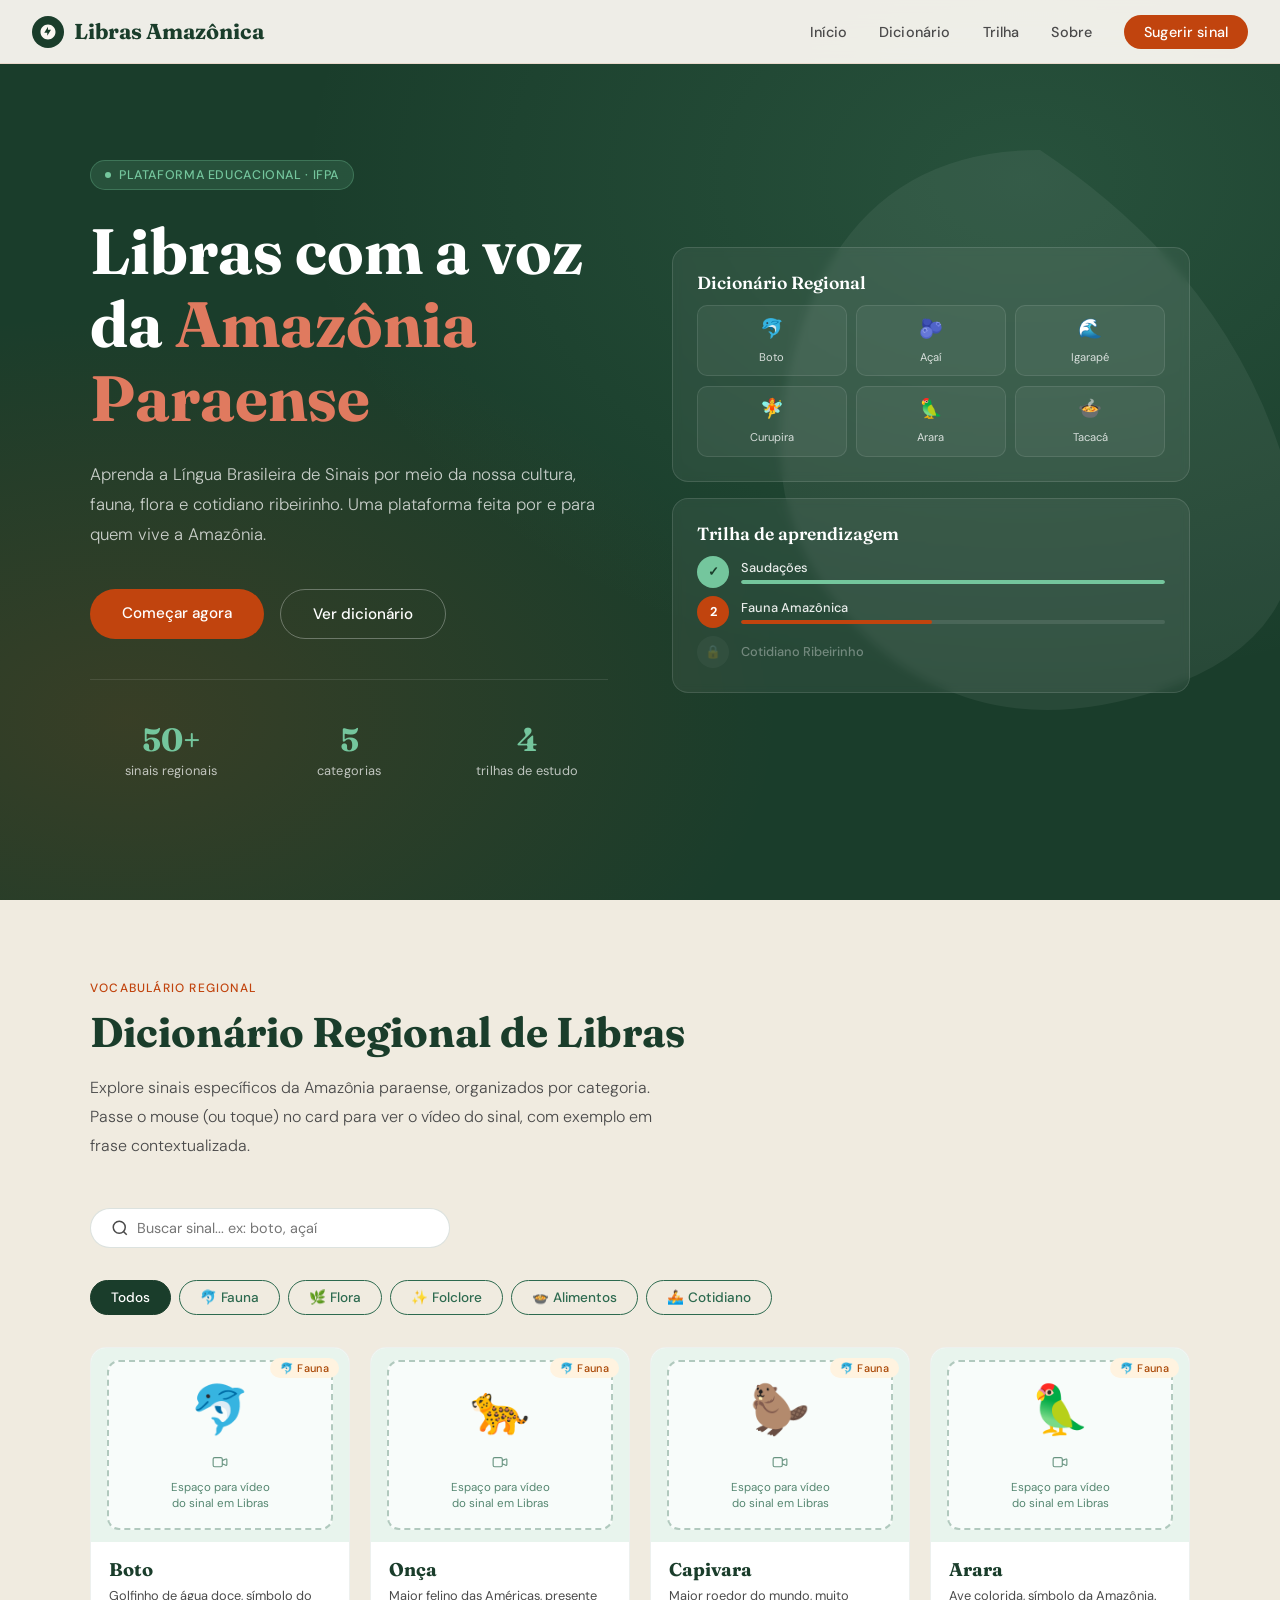
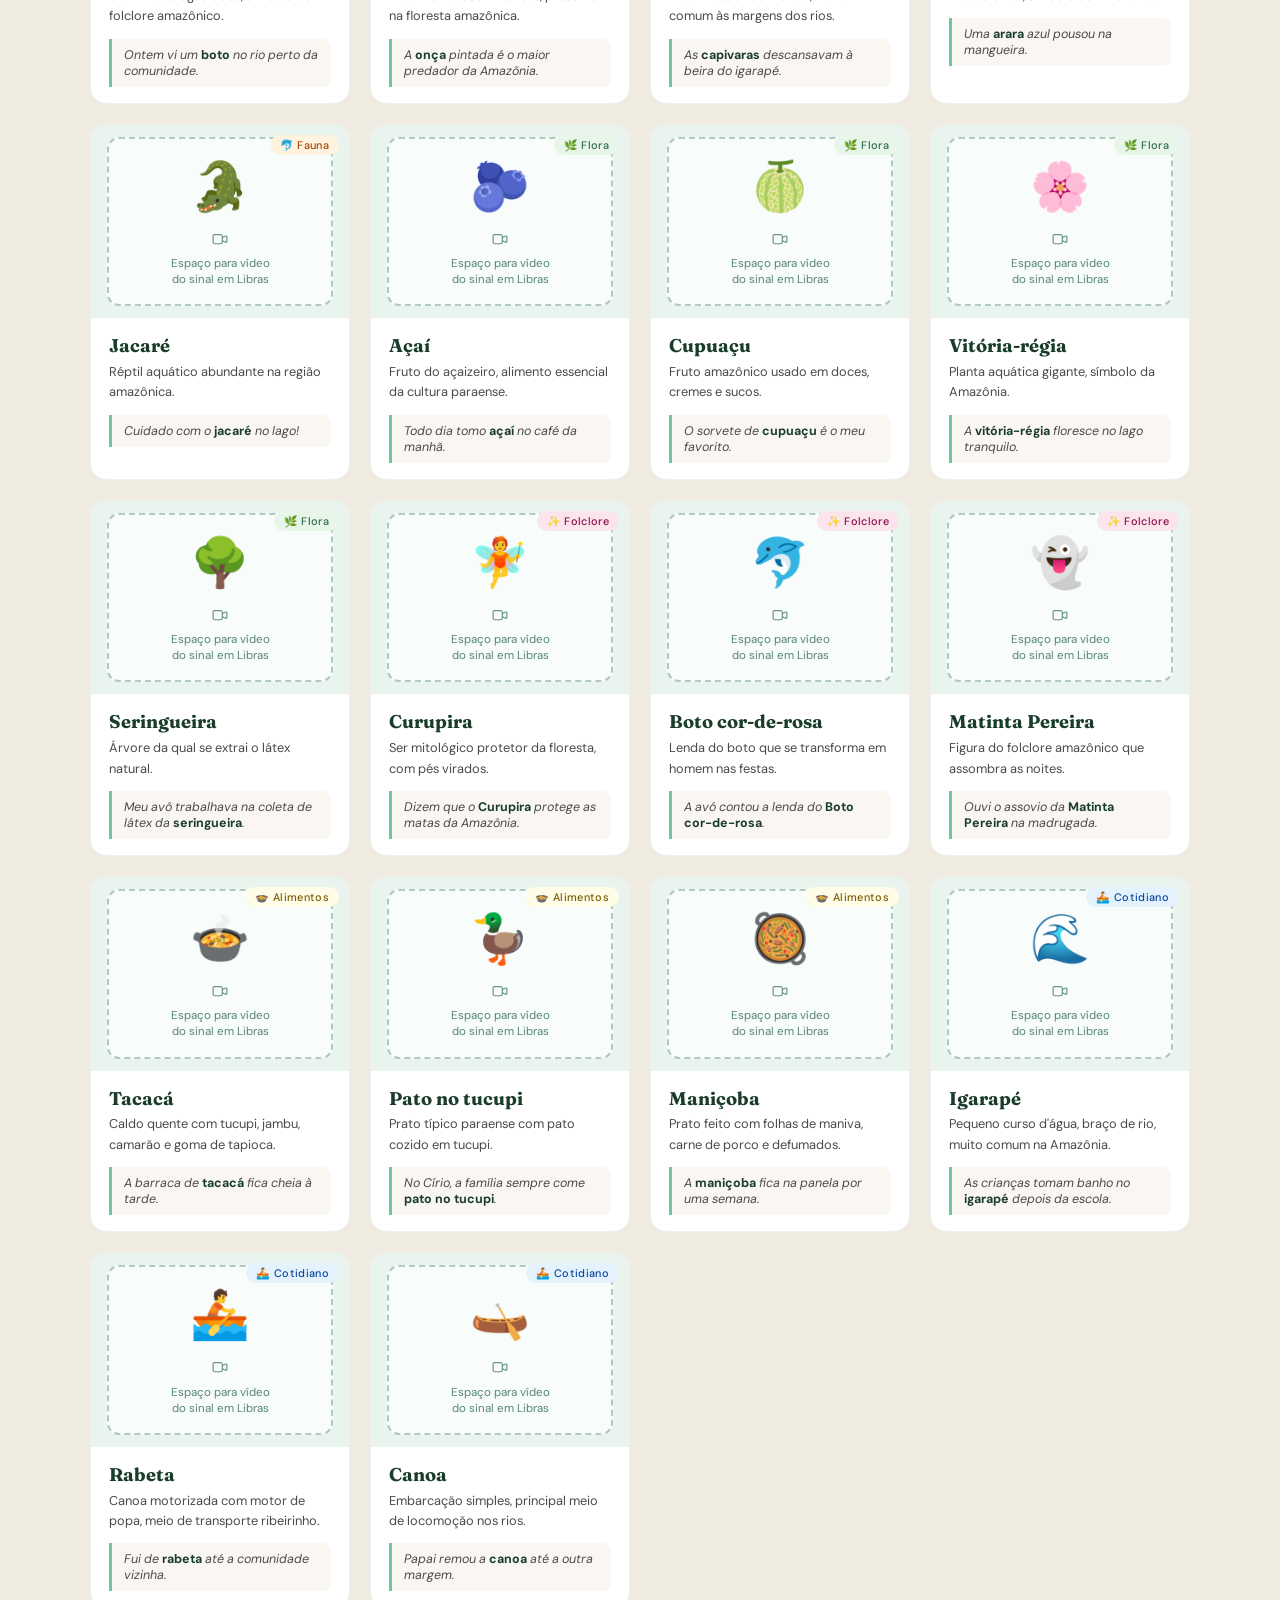
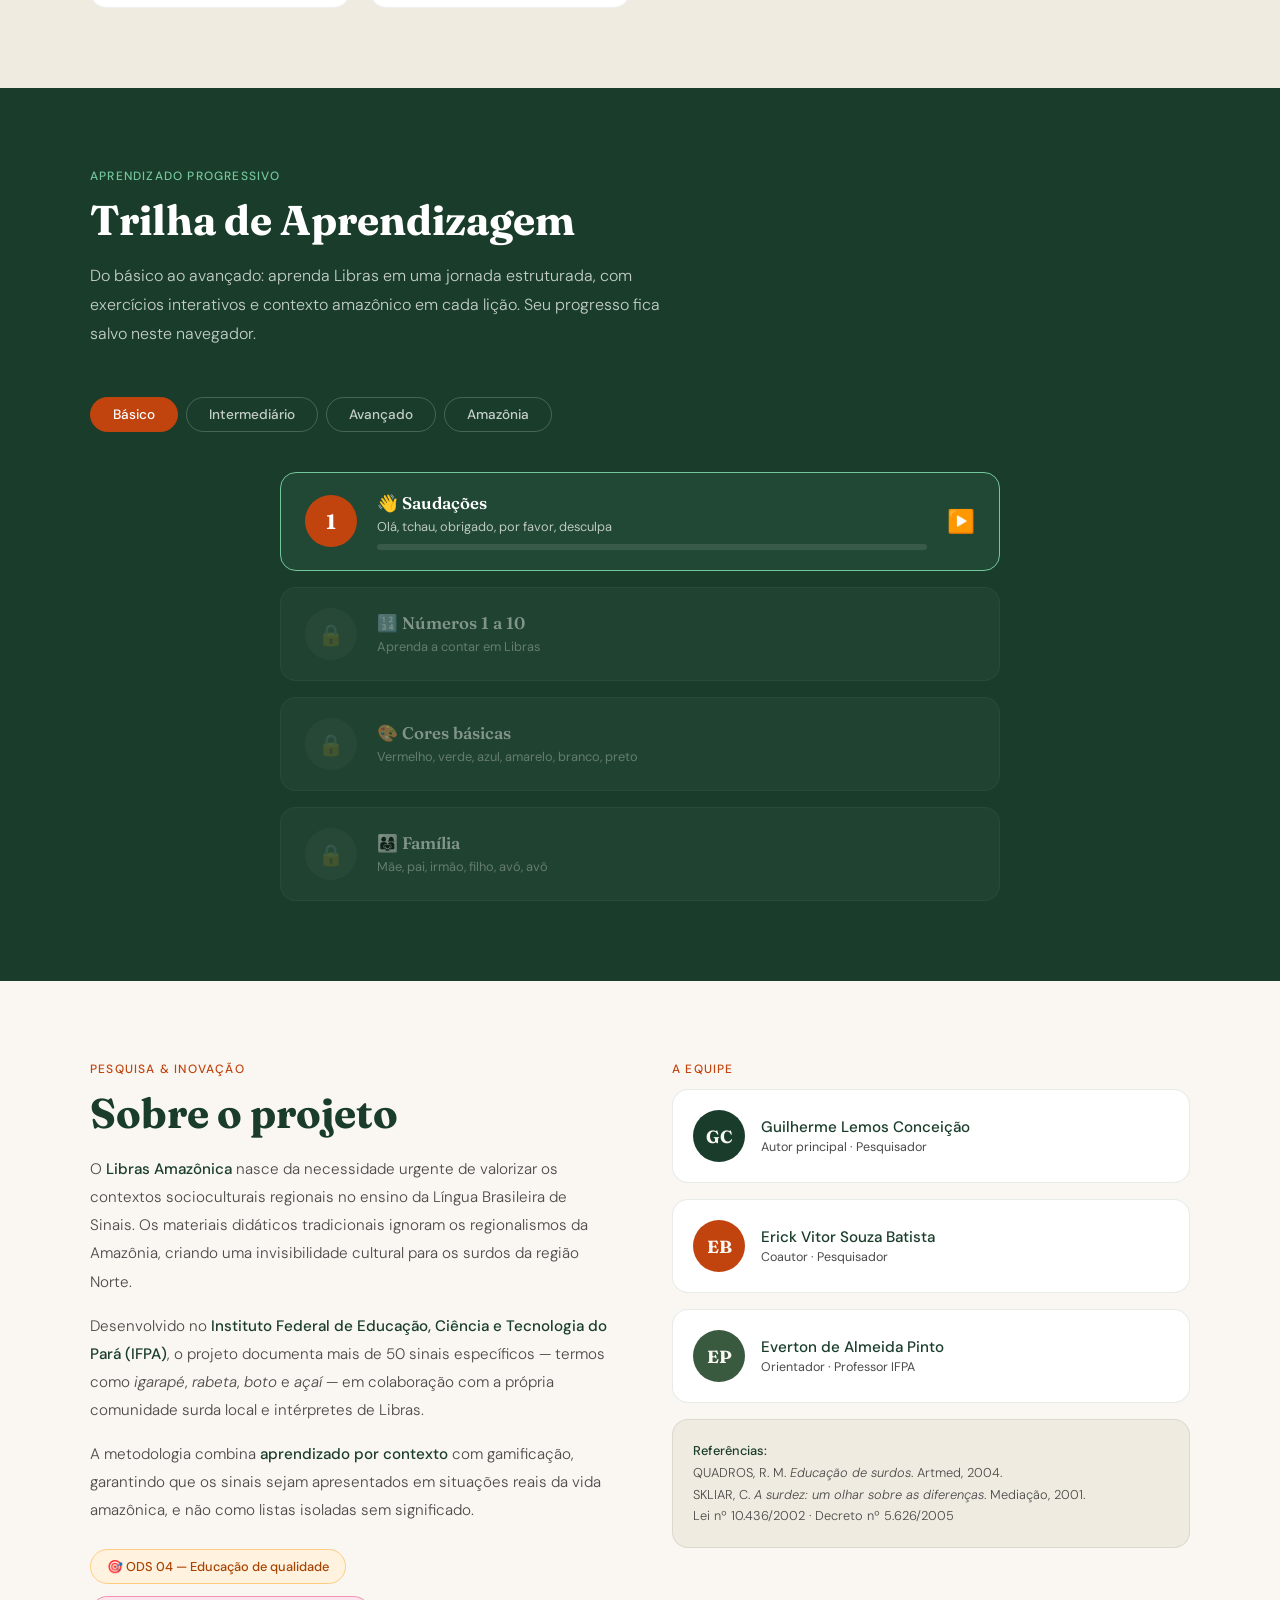
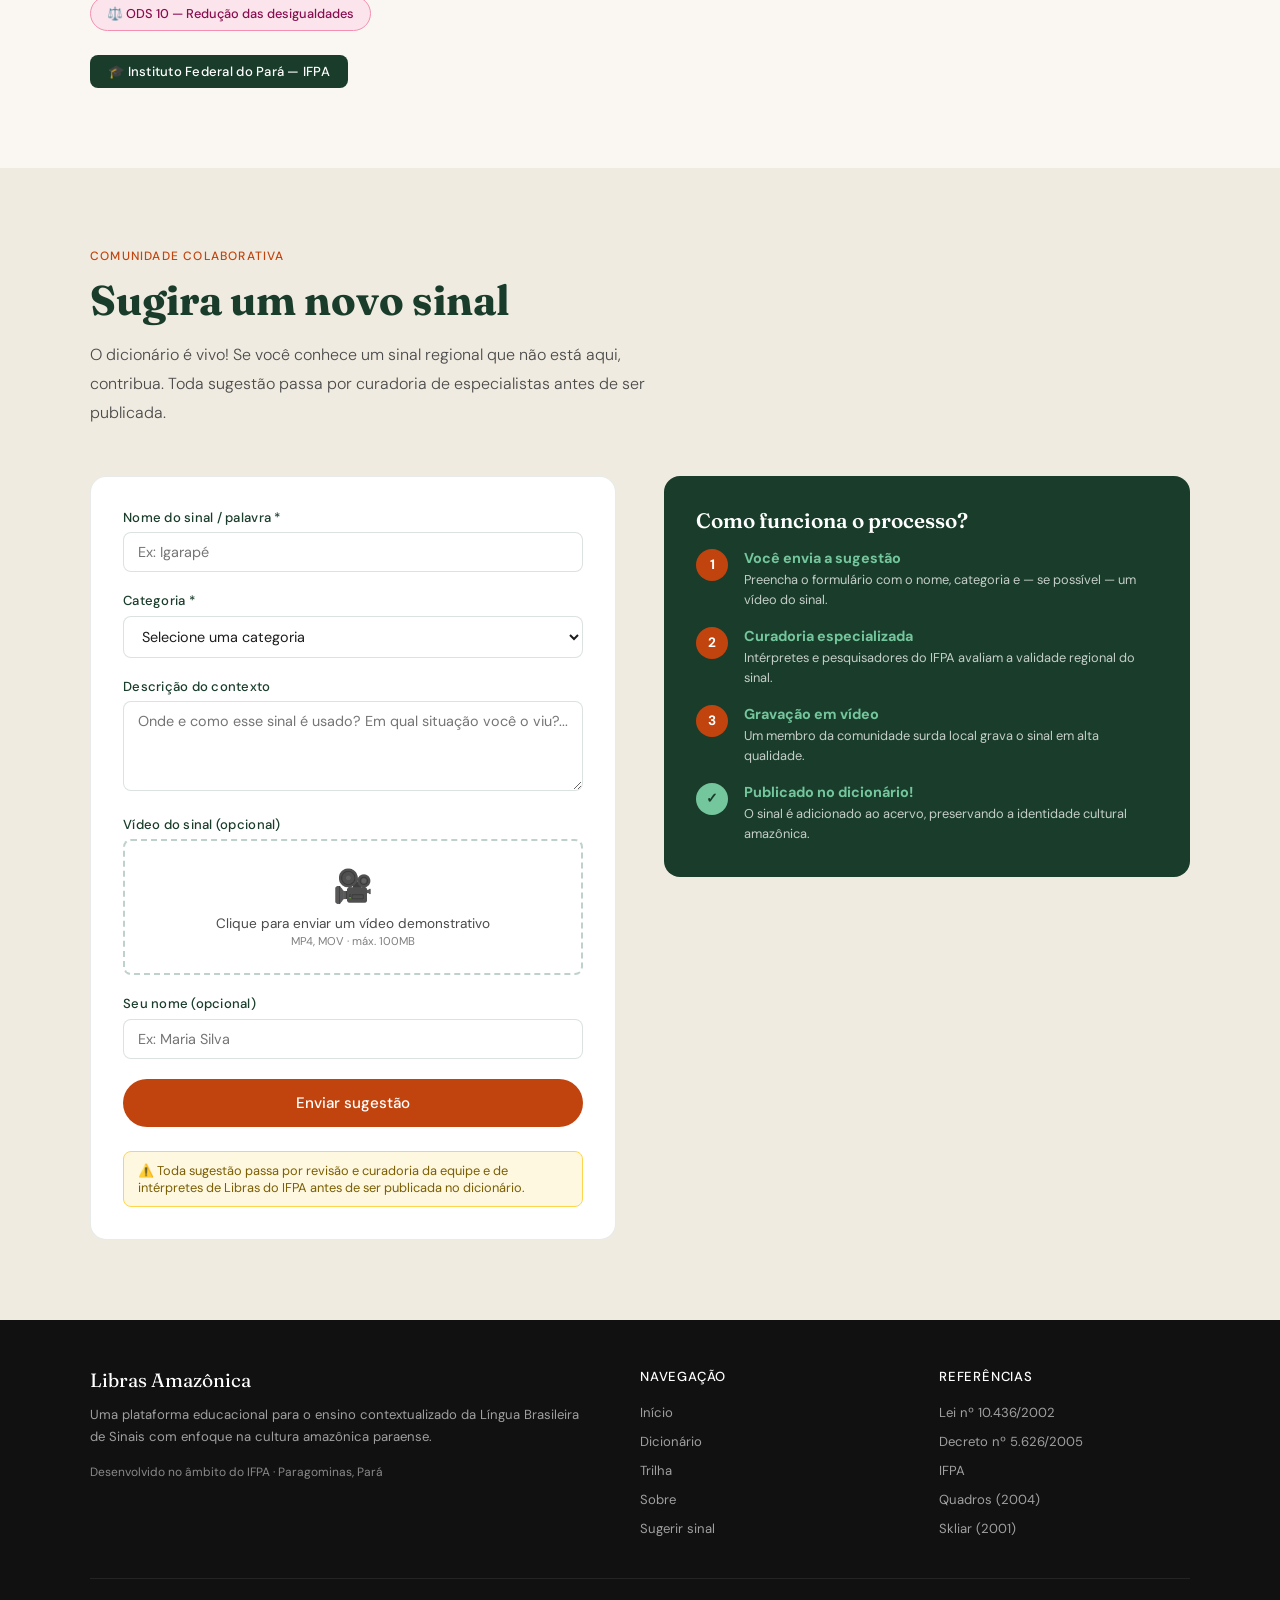
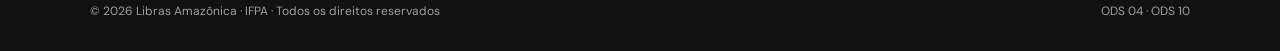
==== commit 3986044d: "Atualizando: Upload de videos" ====
--- a/index.html
+++ b/index.html
@@ -5,1092 +5,9 @@
 <meta name="viewport" content="width=device-width, initial-scale=1.0">
 <title>Libras Amazônica</title>
 <link rel="preconnect" href="https://fonts.googleapis.com">
+<link rel="preconnect" href="https://fonts.gstatic.com" crossorigin>
 <link href="https://fonts.googleapis.com/css2?family=Fraunces:wght@400;600;700&family=DM+Sans:wght@300;400;500&display=swap" rel="stylesheet">
-<style>
-  :root {
-    --verde-escuro: #1a3d2b;
-    --verde-medio: #2d6a4f;
-    --verde-claro: #74c69d;
-    --verde-musgo: #3a5a40;
-    --terracota: #c1440e;
-    --terracota-claro: #e07a5f;
-    --terracota-palido: #f2d0c4;
-    --creme: #faf7f2;
-    --creme-escuro: #f0ebe0;
-    --dourado: #d4a017;
-    --texto-principal: #1c1c1c;
-    --texto-secundario: #4a4a4a;
-    --branco: #ffffff;
-    --sombra: 0 4px 24px rgba(26,61,43,0.10);
-    --fonte-display: 'Fraunces', Georgia, serif;
-    --fonte-corpo: 'DM Sans', sans-serif;
-    --radius: 16px;
-    --radius-sm: 8px;
-  }
-
-  * { margin: 0; padding: 0; box-sizing: border-box; }
-
-  html { scroll-behavior: smooth; }
-
-  body {
-    font-family: var(--fonte-corpo);
-    background: var(--creme);
-    color: var(--texto-principal);
-    overflow-x: hidden;
-  }
-
-  /* ── NAV ── */
-  nav {
-    position: fixed;
-    top: 0; left: 0; right: 0;
-    z-index: 1000;
-    background: rgba(250,247,242,0.95);
-    backdrop-filter: blur(12px);
-    border-bottom: 1px solid rgba(193,68,14,0.12);
-    padding: 0 2rem;
-    height: 64px;
-    display: flex;
-    align-items: center;
-    justify-content: space-between;
-  }
-
-  .nav-logo {
-    font-family: var(--fonte-display);
-    font-size: 1.35rem;
-    font-weight: 700;
-    color: var(--verde-escuro);
-    text-decoration: none;
-    display: flex;
-    align-items: center;
-    gap: 10px;
-  }
-
-  .nav-logo span {
-    display: inline-block;
-    width: 32px; height: 32px;
-    background: var(--verde-escuro);
-    border-radius: 50%;
-    display: flex; align-items: center; justify-content: center;
-  }
-
-  .nav-logo span svg { width: 18px; height: 18px; fill: var(--creme); }
-
-  .nav-links {
-    display: flex;
-    gap: 2rem;
-    list-style: none;
-  }
-
-  .nav-links a {
-    font-size: 0.9rem;
-    font-weight: 500;
-    color: var(--texto-secundario);
-    text-decoration: none;
-    transition: color 0.2s;
-    letter-spacing: 0.01em;
-  }
-
-  .nav-links a:hover { color: var(--terracota); }
-
-  .nav-cta {
-    background: var(--terracota);
-    color: var(--branco) !important;
-    padding: 8px 20px;
-    border-radius: 999px;
-    font-weight: 500 !important;
-    transition: background 0.2s !important;
-  }
-
-  .nav-cta:hover { background: var(--verde-escuro) !important; color: var(--branco) !important; }
-
-  .nav-hamburger {
-    display: none;
-    flex-direction: column;
-    gap: 5px;
-    cursor: pointer;
-    background: none;
-    border: none;
-    padding: 4px;
-  }
-
-  .nav-hamburger span {
-    display: block;
-    width: 24px; height: 2px;
-    background: var(--verde-escuro);
-    border-radius: 2px;
-    transition: all 0.3s;
-  }
-
-  /* ── HERO ── */
-  #inicio {
-    min-height: 100vh;
-    display: flex;
-    align-items: center;
-    position: relative;
-    overflow: hidden;
-    padding: 120px 2rem 80px;
-    background: var(--verde-escuro);
-  }
-
-  .hero-bg {
-    position: absolute;
-    inset: 0;
-    background:
-      radial-gradient(ellipse at 80% 20%, rgba(116,198,157,0.15) 0%, transparent 50%),
-      radial-gradient(ellipse at 10% 80%, rgba(193,68,14,0.18) 0%, transparent 40%);
-  }
-
-  .hero-folha {
-    position: absolute;
-    opacity: 0.06;
-    right: -60px; top: 50%;
-    transform: translateY(-50%);
-    width: 600px; height: 600px;
-  }
-
-  .hero-content {
-    max-width: 1100px;
-    margin: 0 auto;
-    position: relative;
-    z-index: 2;
-    display: grid;
-    grid-template-columns: 1fr 1fr;
-    gap: 4rem;
-    align-items: center;
-    width: 100%;
-  }
-
-  .hero-badge {
-    display: inline-flex;
-    align-items: center;
-    gap: 8px;
-    background: rgba(116,198,157,0.15);
-    border: 1px solid rgba(116,198,157,0.3);
-    color: var(--verde-claro);
-    font-size: 0.78rem;
-    font-weight: 500;
-    padding: 6px 14px;
-    border-radius: 999px;
-    letter-spacing: 0.05em;
-    text-transform: uppercase;
-    margin-bottom: 1.5rem;
-  }
-
-  .hero-badge::before {
-    content: '';
-    width: 6px; height: 6px;
-    border-radius: 50%;
-    background: var(--verde-claro);
-    animation: pulse 2s infinite;
-  }
-
-  @keyframes pulse {
-    0%, 100% { opacity: 1; }
-    50% { opacity: 0.4; }
-  }
-
-  .hero-titulo {
-    font-family: var(--fonte-display);
-    font-size: clamp(2.4rem, 5vw, 4rem);
-    font-weight: 700;
-    color: var(--branco);
-    line-height: 1.15;
-    margin-bottom: 1.5rem;
-  }
-
-  .hero-titulo em {
-    font-style: normal;
-    color: var(--terracota-claro);
-  }
-
-  .hero-desc {
-    font-size: 1.05rem;
-    color: rgba(255,255,255,0.75);
-    line-height: 1.8;
-    margin-bottom: 2.5rem;
-    font-weight: 300;
-  }
-
-  .hero-btns {
-    display: flex;
-    gap: 1rem;
-    flex-wrap: wrap;
-  }
-
-  .btn-primario {
-    background: var(--terracota);
-    color: var(--branco);
-    padding: 14px 32px;
-    border-radius: 999px;
-    font-size: 0.95rem;
-    font-weight: 500;
-    text-decoration: none;
-    transition: all 0.2s;
-    display: inline-block;
-    border: none;
-    cursor: pointer;
-    font-family: var(--fonte-corpo);
-  }
-
-  .btn-primario:hover {
-    background: var(--terracota-claro);
-    transform: translateY(-2px);
-  }
-
-  .btn-secundario {
-    background: transparent;
-    color: var(--branco);
-    padding: 14px 32px;
-    border-radius: 999px;
-    font-size: 0.95rem;
-    font-weight: 500;
-    text-decoration: none;
-    transition: all 0.2s;
-    display: inline-block;
-    border: 1px solid rgba(255,255,255,0.3);
-    cursor: pointer;
-    font-family: var(--fonte-corpo);
-  }
-
-  .btn-secundario:hover {
-    border-color: rgba(255,255,255,0.7);
-    transform: translateY(-2px);
-  }
-
-  .hero-stats {
-    display: grid;
-    grid-template-columns: repeat(3, 1fr);
-    gap: 1rem;
-    padding-top: 2.5rem;
-    border-top: 1px solid rgba(255,255,255,0.1);
-    margin-top: 2.5rem;
-  }
-
-  .stat-item { text-align: center; }
-
-  .stat-num {
-    font-family: var(--fonte-display);
-    font-size: 2rem;
-    font-weight: 700;
-    color: var(--verde-claro);
-    display: block;
-  }
-
-  .stat-label {
-    font-size: 0.8rem;
-    color: rgba(255,255,255,0.55);
-    font-weight: 400;
-    letter-spacing: 0.02em;
-  }
-
-  .hero-visual {
-    display: flex;
-    flex-direction: column;
-    gap: 1rem;
-  }
-
-  .hero-card-preview {
-    background: rgba(255,255,255,0.06);
-    border: 1px solid rgba(255,255,255,0.12);
-    border-radius: var(--radius);
-    padding: 1.5rem;
-    backdrop-filter: blur(4px);
-  }
-
-  .hero-card-preview h3 {
-    font-family: var(--fonte-display);
-    color: var(--branco);
-    font-size: 1.1rem;
-    margin-bottom: 0.75rem;
-    font-weight: 600;
-  }
-
-  .sinal-mini-grid {
-    display: grid;
-    grid-template-columns: repeat(3, 1fr);
-    gap: 0.6rem;
-  }
-
-  .sinal-mini {
-    background: rgba(255,255,255,0.05);
-    border: 1px solid rgba(255,255,255,0.1);
-    border-radius: 10px;
-    padding: 0.6rem;
-    text-align: center;
-  }
-
-  .sinal-mini .emoji { font-size: 1.2rem; display: block; margin-bottom: 4px; }
-  .sinal-mini .palavra { font-size: 0.7rem; color: rgba(255,255,255,0.7); }
-
-  /* ── SEÇÕES GERAIS ── */
-  section { padding: 80px 2rem; }
-
-  .container {
-    max-width: 1100px;
-    margin: 0 auto;
-  }
-
-  .secao-tag {
-    font-size: 0.75rem;
-    font-weight: 500;
-    letter-spacing: 0.1em;
-    text-transform: uppercase;
-    color: var(--terracota);
-    margin-bottom: 0.75rem;
-    display: block;
-  }
-
-  .secao-titulo {
-    font-family: var(--fonte-display);
-    font-size: clamp(1.8rem, 3.5vw, 2.6rem);
-    font-weight: 700;
-    color: var(--verde-escuro);
-    line-height: 1.2;
-    margin-bottom: 1rem;
-  }
-
-  .secao-desc {
-    font-size: 1rem;
-    color: var(--texto-secundario);
-    line-height: 1.8;
-    max-width: 600px;
-    font-weight: 300;
-  }
-
-  .secao-header { margin-bottom: 3rem; }
-
-  /* ── DICIONÁRIO ── */
-  #dicionario {
-    background: var(--creme-escuro);
-  }
-
-  .dicio-filtros {
-    display: flex;
-    flex-wrap: wrap;
-    gap: 0.5rem;
-    margin-bottom: 2rem;
-  }
-
-  .filtro-btn {
-    padding: 8px 20px;
-    border-radius: 999px;
-    border: 1.5px solid var(--verde-medio);
-    background: transparent;
-    color: var(--verde-medio);
-    font-size: 0.85rem;
-    font-weight: 500;
-    cursor: pointer;
-    transition: all 0.2s;
-    font-family: var(--fonte-corpo);
-  }
-
-  .filtro-btn:hover, .filtro-btn.ativo {
-    background: var(--verde-escuro);
-    border-color: var(--verde-escuro);
-    color: var(--branco);
-  }
-
-  .dicio-busca {
-    display: flex;
-    align-items: center;
-    gap: 0.5rem;
-    background: var(--branco);
-    border: 1.5px solid rgba(26,61,43,0.15);
-    border-radius: 999px;
-    padding: 10px 20px;
-    max-width: 360px;
-    margin-bottom: 2rem;
-  }
-
-  .dicio-busca svg { width: 18px; height: 18px; fill: none; stroke: var(--texto-secundario); stroke-width: 2; flex-shrink: 0; }
-
-  .dicio-busca input {
-    border: none;
-    outline: none;
-    background: transparent;
-    font-size: 0.9rem;
-    font-family: var(--fonte-corpo);
-    color: var(--texto-principal);
-    flex: 1;
-  }
-
-  .dicio-busca input::placeholder { color: #aaa; }
-
-  .dicio-grid {
-    display: grid;
-    grid-template-columns: repeat(auto-fill, minmax(240px, 1fr));
-    gap: 1.25rem;
-  }
-
-  .sinal-card {
-    background: var(--branco);
-    border-radius: var(--radius);
-    overflow: hidden;
-    border: 1px solid rgba(26,61,43,0.08);
-    transition: all 0.25s;
-    cursor: pointer;
-  }
-
-  .sinal-card:hover {
-    transform: translateY(-4px);
-    box-shadow: var(--sombra);
-    border-color: var(--verde-claro);
-  }
-
-  .sinal-video-area {
-    background: #e8f4ed;
-    aspect-ratio: 4/3;
-    display: flex;
-    flex-direction: column;
-    align-items: center;
-    justify-content: center;
-    gap: 0.6rem;
-    position: relative;
-    overflow: hidden;
-  }
-
-  .sinal-video-placeholder {
-    background: rgba(255,255,255,0.7);
-    border: 2px dashed rgba(45,106,79,0.35);
-    border-radius: 12px;
-    width: calc(100% - 32px);
-    height: calc(100% - 24px);
-    display: flex;
-    flex-direction: column;
-    align-items: center;
-    justify-content: center;
-    gap: 0.5rem;
-    padding: 1rem;
-  }
-
-  .sinal-video-placeholder svg {
-    width: 36px; height: 36px;
-    fill: none; stroke: var(--verde-medio); stroke-width: 1.5;
-    opacity: 0.7;
-  }
-
-  .sinal-video-placeholder p {
-    font-size: 0.72rem;
-    color: var(--verde-medio);
-    text-align: center;
-    line-height: 1.4;
-    opacity: 0.8;
-  }
-
-  .sinal-emoji-grande {
-    font-size: 3rem;
-    margin-bottom: 0.25rem;
-    display: block;
-  }
-
-  .sinal-categoria-tag {
-    position: absolute;
-    top: 10px; right: 10px;
-    font-size: 0.68rem;
-    font-weight: 500;
-    padding: 3px 10px;
-    border-radius: 999px;
-    letter-spacing: 0.03em;
-  }
-
-  .cat-fauna { background: #fff3e0; color: #a84400; }
-  .cat-flora { background: #e8f5e9; color: #2d6a4f; }
-  .cat-folclore { background: #fce4ec; color: #880e4f; }
-  .cat-alimentos { background: #fffde7; color: #7b5e00; }
-  .cat-cotidiano { background: #e3f2fd; color: #0d47a1; }
-  .cat-saudacoes { background: #f3e5f5; color: #4a148c; }
-  .cat-numeros { background: #e8eaf6; color: #1a237e; }
-  .cat-cores { background: #fbe9e7; color: #bf360c; }
-
-  .sinal-info {
-    padding: 1rem 1.1rem;
-  }
-
-  .sinal-nome {
-    font-family: var(--fonte-display);
-    font-size: 1.15rem;
-    font-weight: 700;
-    color: var(--verde-escuro);
-    margin-bottom: 0.3rem;
-  }
-
-  .sinal-desc {
-    font-size: 0.8rem;
-    color: var(--texto-secundario);
-    line-height: 1.6;
-    margin-bottom: 0.75rem;
-  }
-
-  .sinal-frase {
-    background: var(--creme);
-    border-left: 3px solid var(--verde-claro);
-    padding: 8px 12px;
-    border-radius: 0 8px 8px 0;
-    font-size: 0.78rem;
-    color: var(--texto-secundario);
-    font-style: italic;
-  }
-
-  .sinal-frase strong {
-    color: var(--verde-escuro);
-    font-style: normal;
-  }
-
-  /* ── TRILHA ── */
-  #trilha { background: var(--verde-escuro); }
-
-  .trilha-tabs {
-    display: flex;
-    gap: 0.5rem;
-    margin-bottom: 2.5rem;
-    flex-wrap: wrap;
-  }
-
-  .trilha-tab {
-    padding: 8px 22px;
-    border-radius: 999px;
-    border: 1.5px solid rgba(255,255,255,0.2);
-    background: transparent;
-    color: rgba(255,255,255,0.6);
-    font-size: 0.85rem;
-    font-weight: 500;
-    cursor: pointer;
-    transition: all 0.2s;
-    font-family: var(--fonte-corpo);
-  }
-
-  .trilha-tab:hover, .trilha-tab.ativo {
-    background: var(--terracota);
-    border-color: var(--terracota);
-    color: var(--branco);
-  }
-
-  .trilha-niveis {
-    display: flex;
-    flex-direction: column;
-    gap: 1rem;
-    max-width: 720px;
-    margin: 0 auto;
-  }
-
-  .nivel-item {
-    background: rgba(255,255,255,0.06);
-    border: 1px solid rgba(255,255,255,0.1);
-    border-radius: var(--radius);
-    padding: 1.25rem 1.5rem;
-    display: flex;
-    align-items: center;
-    gap: 1.25rem;
-    cursor: pointer;
-    transition: all 0.25s;
-    position: relative;
-    overflow: hidden;
-  }
-
-  .nivel-item:hover {
-    background: rgba(255,255,255,0.1);
-    border-color: rgba(255,255,255,0.25);
-  }
-
-  .nivel-item.desbloqueado { opacity: 1; }
-  .nivel-item.bloqueado { opacity: 0.45; cursor: not-allowed; }
-
-  .nivel-item.ativo {
-    border-color: var(--verde-claro);
-    background: rgba(116,198,157,0.08);
-  }
-
-  .nivel-num {
-    width: 52px; height: 52px;
-    border-radius: 50%;
-    display: flex;
-    align-items: center;
-    justify-content: center;
-    font-family: var(--fonte-display);
-    font-size: 1.3rem;
-    font-weight: 700;
-    flex-shrink: 0;
-  }
-
-  .nivel-num.concluido { background: var(--verde-claro); color: var(--verde-escuro); }
-  .nivel-num.em-progresso { background: var(--terracota); color: var(--branco); }
-  .nivel-num.bloqueado-ico { background: rgba(255,255,255,0.08); color: rgba(255,255,255,0.35); }
-
-  .nivel-conteudo { flex: 1; }
-
-  .nivel-nome {
-    font-family: var(--fonte-display);
-    font-size: 1.05rem;
-    font-weight: 600;
-    color: var(--branco);
-    margin-bottom: 0.3rem;
-  }
-
-  .nivel-desc-small {
-    font-size: 0.8rem;
-    color: rgba(255,255,255,0.55);
-  }
-
-  .nivel-progress-bar {
-    height: 6px;
-    background: rgba(255,255,255,0.1);
-    border-radius: 999px;
-    margin-top: 0.6rem;
-    overflow: hidden;
-  }
-
-  .nivel-progress-fill {
-    height: 100%;
-    background: var(--verde-claro);
-    border-radius: 999px;
-    transition: width 0.5s ease;
-  }
-
-  .nivel-badge {
-    font-size: 1.4rem;
-  }
-
-  /* ── MODAL EXERCÍCIO ── */
-  .modal-overlay {
-    display: none;
-    position: fixed;
-    inset: 0;
-    background: rgba(0,0,0,0.7);
-    z-index: 2000;
-    align-items: center;
-    justify-content: center;
-    padding: 1rem;
-  }
-
-  .modal-overlay.aberto { display: flex; }
-
-  .modal-box {
-    background: var(--branco);
-    border-radius: 20px;
-    width: 100%;
-    max-width: 600px;
-    max-height: 90vh;
-    overflow-y: auto;
-    padding: 2rem;
-    position: relative;
-    animation: modalIn 0.25s ease;
-  }
-
-  @keyframes modalIn {
-    from { opacity: 0; transform: scale(0.96) translateY(10px); }
-    to { opacity: 1; transform: scale(1) translateY(0); }
-  }
-
-  .modal-close {
-    position: absolute;
-    top: 1rem; right: 1rem;
-    background: var(--creme-escuro);
-    border: none;
-    border-radius: 50%;
-    width: 36px; height: 36px;
-    cursor: pointer;
-    display: flex;
-    align-items: center;
-    justify-content: center;
-    font-size: 1.1rem;
-    color: var(--texto-secundario);
-    transition: background 0.2s;
-  }
-
-  .modal-close:hover { background: #e0dbd0; }
-
-  .exercicio-header {
-    margin-bottom: 1.5rem;
-  }
-
-  .exercicio-titulo {
-    font-family: var(--fonte-display);
-    font-size: 1.4rem;
-    color: var(--verde-escuro);
-    margin-bottom: 0.5rem;
-  }
-
-  .exercicio-progresso {
-    display: flex;
-    align-items: center;
-    gap: 0.75rem;
-    font-size: 0.8rem;
-    color: var(--texto-secundario);
-  }
-
-  .ex-barra {
-    flex: 1;
-    height: 8px;
-    background: var(--creme-escuro);
-    border-radius: 999px;
-    overflow: hidden;
-  }
-
-  .ex-barra-fill {
-    height: 100%;
-    background: var(--terracota);
-    border-radius: 999px;
-    transition: width 0.4s;
-  }
-
-  .exercicio-video-espaco {
-    background: #e8f4ed;
-    border: 2px dashed rgba(45,106,79,0.3);
-    border-radius: 14px;
-    aspect-ratio: 16/9;
-    display: flex;
-    flex-direction: column;
-    align-items: center;
-    justify-content: center;
-    margin-bottom: 1.5rem;
-    gap: 0.5rem;
-  }
-
-  .exercicio-video-espaco svg {
-    width: 40px; height: 40px;
-    stroke: var(--verde-medio); fill: none; stroke-width: 1.5;
-  }
-
-  .exercicio-video-espaco p {
-    font-size: 0.85rem;
-    color: var(--verde-medio);
-    text-align: center;
-  }
-
-  .exercicio-pergunta {
-    font-size: 1rem;
-    font-weight: 500;
-    color: var(--verde-escuro);
-    margin-bottom: 1rem;
-  }
-
-  .opcoes-grid {
-    display: grid;
-    grid-template-columns: 1fr 1fr;
-    gap: 0.75rem;
-    margin-bottom: 1.5rem;
-  }
-
-  .opcao-btn {
-    padding: 14px 16px;
-    border-radius: 12px;
-    border: 2px solid rgba(26,61,43,0.12);
-    background: var(--branco);
-    font-size: 0.9rem;
-    font-weight: 500;
-    color: var(--texto-principal);
-    cursor: pointer;
-    transition: all 0.2s;
-    font-family: var(--fonte-corpo);
-    text-align: center;
-  }
-
-  .opcao-btn:hover { border-color: var(--verde-medio); background: #f0f8f4; }
-  .opcao-btn.correta { border-color: var(--verde-claro); background: #e8f5e9; color: var(--verde-escuro); }
-  .opcao-btn.errada { border-color: #e57373; background: #fff5f5; color: #c62828; }
-
-  .feedback-msg {
-    padding: 12px 16px;
-    border-radius: 10px;
-    font-size: 0.88rem;
-    font-weight: 500;
-    margin-bottom: 1rem;
-    display: none;
-  }
-
-  .feedback-msg.ok { background: #e8f5e9; color: #2d6a4f; display: block; }
-  .feedback-msg.erro { background: #fff5f5; color: #c62828; display: block; }
-
-  .modal-nav {
-    display: flex;
-    justify-content: space-between;
-    align-items: center;
-  }
-
-  .vidas-display {
-    display: flex;
-    gap: 4px;
-  }
-
-  .vida { font-size: 1.1rem; }
-  .vida.perdida { opacity: 0.2; }
-
-  /* ── SOBRE ── */
-  #sobre { background: var(--creme); }
-
-  .sobre-grid {
-    display: grid;
-    grid-template-columns: 1fr 1fr;
-    gap: 4rem;
-    align-items: start;
-  }
-
-  .sobre-texto p {
-    font-size: 0.95rem;
-    line-height: 1.85;
-    color: var(--texto-secundario);
-    margin-bottom: 1rem;
-    font-weight: 300;
-  }
-
-  .sobre-texto p strong {
-    color: var(--verde-escuro);
-    font-weight: 500;
-  }
-
-  .ods-badges {
-    display: flex;
-    gap: 0.75rem;
-    margin-top: 1.5rem;
-    flex-wrap: wrap;
-  }
-
-  .ods-badge {
-    display: flex;
-    align-items: center;
-    gap: 8px;
-    padding: 8px 16px;
-    border-radius: 999px;
-    font-size: 0.8rem;
-    font-weight: 500;
-  }
-
-  .ods-04 { background: #fff3e0; color: #a84400; border: 1px solid #ffcc80; }
-  .ods-10 { background: #fce4ec; color: #880e4f; border: 1px solid #f48fb1; }
-
-  .equipe-cards {
-    display: flex;
-    flex-direction: column;
-    gap: 1rem;
-  }
-
-  .membro-card {
-    background: var(--branco);
-    border: 1px solid rgba(26,61,43,0.1);
-    border-radius: var(--radius);
-    padding: 1.25rem;
-    display: flex;
-    align-items: center;
-    gap: 1rem;
-    transition: box-shadow 0.2s;
-  }
-
-  .membro-card:hover { box-shadow: var(--sombra); }
-
-  .membro-avatar {
-    width: 52px; height: 52px;
-    border-radius: 50%;
-    background: var(--verde-escuro);
-    display: flex;
-    align-items: center;
-    justify-content: center;
-    font-family: var(--fonte-display);
-    font-size: 1.1rem;
-    font-weight: 700;
-    color: var(--creme);
-    flex-shrink: 0;
-  }
-
-  .membro-avatar.terracota { background: var(--terracota); }
-  .membro-avatar.musgo { background: var(--verde-musgo); }
-
-  .membro-nome {
-    font-weight: 500;
-    color: var(--verde-escuro);
-    font-size: 0.95rem;
-  }
-
-  .membro-papel {
-    font-size: 0.78rem;
-    color: var(--texto-secundario);
-    margin-top: 2px;
-  }
-
-  .inst-logo {
-    display: inline-flex;
-    align-items: center;
-    gap: 8px;
-    background: var(--verde-escuro);
-    color: var(--branco);
-    padding: 8px 18px;
-    border-radius: var(--radius-sm);
-    font-size: 0.82rem;
-    font-weight: 500;
-    margin-top: 1.5rem;
-    letter-spacing: 0.02em;
-  }
-
-  /* ── SUGESTÃO DE SINAL ── */
-  #sugestao { background: var(--creme-escuro); }
-
-  .form-sugestao {
-    background: var(--branco);
-    border-radius: var(--radius);
-    padding: 2rem;
-    border: 1px solid rgba(26,61,43,0.1);
-    max-width: 580px;
-  }
-
-  .form-grupo { margin-bottom: 1.25rem; }
-
-  .form-label {
-    display: block;
-    font-size: 0.82rem;
-    font-weight: 500;
-    color: var(--verde-escuro);
-    margin-bottom: 0.4rem;
-    letter-spacing: 0.02em;
-  }
-
-  .form-input, .form-select, .form-textarea {
-    width: 100%;
-    padding: 10px 14px;
-    border: 1.5px solid rgba(26,61,43,0.15);
-    border-radius: var(--radius-sm);
-    font-size: 0.9rem;
-    font-family: var(--fonte-corpo);
-    color: var(--texto-principal);
-    background: var(--branco);
-    outline: none;
-    transition: border-color 0.2s;
-  }
-
-  .form-input:focus, .form-select:focus, .form-textarea:focus {
-    border-color: var(--verde-medio);
-  }
-
-  .form-textarea { resize: vertical; min-height: 90px; }
-
-  .upload-area {
-    border: 2px dashed rgba(45,106,79,0.3);
-    border-radius: var(--radius-sm);
-    padding: 1.5rem;
-    text-align: center;
-    cursor: pointer;
-    transition: all 0.2s;
-  }
-
-  .upload-area:hover {
-    border-color: var(--verde-medio);
-    background: #f0f8f4;
-  }
-
-  .upload-area p { font-size: 0.85rem; color: var(--texto-secundario); margin-top: 0.5rem; }
-  .upload-area .upload-ico { font-size: 2rem; display: block; margin-bottom: 0.25rem; }
-
-  .form-aviso {
-    background: #fff8e1;
-    border: 1px solid #ffd54f;
-    border-radius: var(--radius-sm);
-    padding: 10px 14px;
-    font-size: 0.8rem;
-    color: #7b5e00;
-    margin-top: 1.5rem;
-  }
-
-  .toast {
-    position: fixed;
-    bottom: 2rem;
-    right: 2rem;
-    background: var(--verde-escuro);
-    color: var(--branco);
-    padding: 14px 22px;
-    border-radius: 12px;
-    font-size: 0.9rem;
-    font-weight: 500;
-    z-index: 3000;
-    transform: translateY(100px);
-    opacity: 0;
-    transition: all 0.3s;
-    box-shadow: 0 8px 24px rgba(0,0,0,0.25);
-  }
-
-  .toast.visivel { transform: translateY(0); opacity: 1; }
-
-  /* ── RODAPÉ ── */
-  footer {
-    background: #111;
-    color: rgba(255,255,255,0.6);
-    padding: 3rem 2rem 2rem;
-  }
-
-  .footer-grid {
-    max-width: 1100px;
-    margin: 0 auto;
-    display: grid;
-    grid-template-columns: 2fr 1fr 1fr;
-    gap: 3rem;
-    margin-bottom: 2.5rem;
-  }
-
-  .footer-logo {
-    font-family: var(--fonte-display);
-    font-size: 1.2rem;
-    color: var(--branco);
-    margin-bottom: 0.75rem;
-  }
-
-  .footer-desc {
-    font-size: 0.82rem;
-    line-height: 1.7;
-    margin-bottom: 1rem;
-  }
-
-  .footer-col h4 {
-    font-size: 0.82rem;
-    font-weight: 500;
-    color: var(--branco);
-    letter-spacing: 0.06em;
-    text-transform: uppercase;
-    margin-bottom: 1rem;
-  }
-
-  .footer-col ul { list-style: none; display: flex; flex-direction: column; gap: 0.5rem; }
-
-  .footer-col a {
-    font-size: 0.82rem;
-    color: rgba(255,255,255,0.5);
-    text-decoration: none;
-    transition: color 0.2s;
-  }
-
-  .footer-col a:hover { color: var(--verde-claro); }
-
-  .footer-bottom {
-    max-width: 1100px;
-    margin: 0 auto;
-    border-top: 1px solid rgba(255,255,255,0.08);
-    padding-top: 1.5rem;
-    display: flex;
-    justify-content: space-between;
-    align-items: center;
-    flex-wrap: wrap;
-    gap: 1rem;
-    font-size: 0.75rem;
-  }
-
-  /* ── RESPONSIVO ── */
-  @media (max-width: 768px) {
-    .nav-links { display: none; }
-    .nav-hamburger { display: flex; }
-    .nav-links.aberto {
-      display: flex;
-      flex-direction: column;
-      position: fixed;
-      top: 64px; left: 0; right: 0;
-      background: var(--creme);
-      padding: 1.5rem;
-      gap: 1.25rem;
-      border-bottom: 1px solid rgba(0,0,0,0.1);
-      z-index: 999;
-    }
-    .hero-content { grid-template-columns: 1fr; }
-    .hero-visual { display: none; }
-    .sobre-grid { grid-template-columns: 1fr; gap: 2rem; }
-    .footer-grid { grid-template-columns: 1fr; gap: 2rem; }
-    .opcoes-grid { grid-template-columns: 1fr; }
-  }
-</style>
+<link rel="stylesheet" href="style.css">
 </head>
 <body>
 
@@ -1098,7 +15,7 @@
 <nav>
   <a href="#inicio" class="nav-logo">
     <span>
-      <svg viewBox="0 0 24 24"><path d="M12 2C6.48 2 2 6.48 2 12s4.48 10 10 10 10-4.48 10-10S17.52 2 12 2zm-1 15v-4H7l5-8v4h4l-5 8z"/></svg>
+      <svg viewBox="0 0 24 24" aria-hidden="true"><path d="M12 2C6.48 2 2 6.48 2 12s4.48 10 10 10 10-4.48 10-10S17.52 2 12 2zm-1 15v-4H7l5-8v4h4l-5 8z"/></svg>
     </span>
     Libras Amazônica
   </a>
@@ -1109,7 +26,7 @@
     <li><a href="#sobre">Sobre</a></li>
     <li><a href="#sugestao" class="nav-cta">Sugerir sinal</a></li>
   </ul>
-  <button class="nav-hamburger" onclick="toggleMenu()" aria-label="Menu">
+  <button class="nav-hamburger" onclick="toggleMenu()" aria-label="Abrir menu" aria-expanded="false" aria-controls="navLinks">
     <span></span><span></span><span></span>
   </button>
 </nav>
@@ -1117,7 +34,7 @@
 <!-- HERO -->
 <section id="inicio">
   <div class="hero-bg"></div>
-  <svg class="hero-folha" viewBox="0 0 200 200" xmlns="http://www.w3.org/2000/svg">
+  <svg class="hero-folha" viewBox="0 0 200 200" xmlns="http://www.w3.org/2000/svg" aria-hidden="true">
     <path fill="white" d="M100,0 Q160,40 180,100 Q200,160 140,180 Q80,200 40,160 Q0,120 20,60 Q40,0 100,0Z"/>
   </svg>
   <div class="hero-content">
@@ -1143,8 +60,8 @@
           <span class="stat-label">categorias</span>
         </div>
         <div class="stat-item">
-          <span class="stat-num">3</span>
-          <span class="stat-label">níveis de trilha</span>
+          <span class="stat-num">4</span>
+          <span class="stat-label">trilhas de estudo</span>
         </div>
       </div>
     </div>
@@ -1153,9 +70,9 @@
         <h3>Dicionário Regional</h3>
         <div class="sinal-mini-grid">
           <div class="sinal-mini"><span class="emoji">🐬</span><span class="palavra">Boto</span></div>
-          <div class="sinal-mini"><span class="emoji">🌿</span><span class="palavra">Açaí</span></div>
+          <div class="sinal-mini"><span class="emoji">🫐</span><span class="palavra">Açaí</span></div>
           <div class="sinal-mini"><span class="emoji">🌊</span><span class="palavra">Igarapé</span></div>
-          <div class="sinal-mini"><span class="emoji">🌳</span><span class="palavra">Curupira</span></div>
+          <div class="sinal-mini"><span class="emoji">🧚</span><span class="palavra">Curupira</span></div>
           <div class="sinal-mini"><span class="emoji">🦜</span><span class="palavra">Arara</span></div>
           <div class="sinal-mini"><span class="emoji">🍲</span><span class="palavra">Tacacá</span></div>
         </div>
@@ -1177,10 +94,10 @@
               <div style="height:4px;background:rgba(255,255,255,0.1);border-radius:99px;margin-top:4px;overflow:hidden;"><div style="height:100%;background:var(--terracota);width:45%;border-radius:99px;"></div></div>
             </div>
           </div>
-          <div style="display:flex;align-items:center;gap:0.75rem;opacity:0.4;">
+          <div style="display:flex;align-items:center;gap:0.75rem;opacity:0.5;">
             <div style="width:32px;height:32px;border-radius:50%;background:rgba(255,255,255,0.08);display:flex;align-items:center;justify-content:center;font-size:0.8rem;color:rgba(255,255,255,0.4);">🔒</div>
             <div style="flex:1;">
-              <div style="font-size:0.8rem;color:rgba(255,255,255,0.4);font-weight:500;">Cotidiano Ribeirinho</div>
+              <div style="font-size:0.8rem;color:rgba(255,255,255,0.7);font-weight:500;">Cotidiano Ribeirinho</div>
             </div>
           </div>
         </div>
@@ -1195,12 +112,12 @@
     <div class="secao-header">
       <span class="secao-tag">Vocabulário regional</span>
       <h2 class="secao-titulo">Dicionário Regional de Libras</h2>
-      <p class="secao-desc">Explore sinais específicos da Amazônia paraense, organizados por categoria. Cada sinal inclui espaço para o vídeo demonstrativo e exemplo em frase contextualizada.</p>
+      <p class="secao-desc">Explore sinais específicos da Amazônia paraense, organizados por categoria. Passe o mouse (ou toque) no card para ver o vídeo do sinal, com exemplo em frase contextualizada.</p>
     </div>
 
     <div class="dicio-busca">
-      <svg viewBox="0 0 24 24"><circle cx="11" cy="11" r="8"/><path d="m21 21-4.35-4.35"/></svg>
-      <input type="text" id="buscaInput" placeholder="Buscar sinal... ex: boto, açaí" oninput="filtrarSinais()">
+      <svg viewBox="0 0 24 24" aria-hidden="true"><circle cx="11" cy="11" r="8"/><path d="m21 21-4.35-4.35"/></svg>
+      <input type="text" id="buscaInput" placeholder="Buscar sinal... ex: boto, açaí" aria-label="Buscar sinal" oninput="filtrarSinais()">
     </div>
 
     <div class="dicio-filtros">
@@ -1222,7 +139,7 @@
     <div class="secao-header">
       <span class="secao-tag" style="color:var(--verde-claro)">Aprendizado progressivo</span>
       <h2 class="secao-titulo" style="color:var(--branco)">Trilha de Aprendizagem</h2>
-      <p class="secao-desc" style="color:rgba(255,255,255,0.65)">Do básico ao avançado: aprenda Libras em uma jornada estruturada, com exercícios interativos e contexto amazônico em cada lição.</p>
+      <p class="secao-desc" style="color:rgba(255,255,255,0.75)">Do básico ao avançado: aprenda Libras em uma jornada estruturada, com exercícios interativos e contexto amazônico em cada lição. Seu progresso fica salvo neste navegador.</p>
     </div>
 
     <div class="trilha-tabs">
@@ -1302,14 +219,14 @@
       <h2 class="secao-titulo">Sugira um novo sinal</h2>
       <p class="secao-desc">O dicionário é vivo! Se você conhece um sinal regional que não está aqui, contribua. Toda sugestão passa por curadoria de especialistas antes de ser publicada.</p>
     </div>
-    <div style="display:grid;grid-template-columns:1fr 1fr;gap:3rem;align-items:start;">
+    <div class="sugestao-grid">
       <div class="form-sugestao">
         <div class="form-grupo">
-          <label class="form-label">Nome do sinal / palavra *</label>
+          <label class="form-label" for="f-nome">Nome do sinal / palavra *</label>
           <input type="text" class="form-input" placeholder="Ex: Igarapé" id="f-nome">
         </div>
         <div class="form-grupo">
-          <label class="form-label">Categoria *</label>
+          <label class="form-label" for="f-cat">Categoria *</label>
           <select class="form-select" id="f-cat">
             <option value="">Selecione uma categoria</option>
             <option>Fauna amazônica</option>
@@ -1321,7 +238,7 @@
           </select>
         </div>
         <div class="form-grupo">
-          <label class="form-label">Descrição do contexto</label>
+          <label class="form-label" for="f-desc">Descrição do contexto</label>
           <textarea class="form-textarea" placeholder="Onde e como esse sinal é usado? Em qual situação você o viu?..." id="f-desc"></textarea>
         </div>
         <div class="form-grupo">
@@ -1333,7 +250,7 @@
           </div>
         </div>
         <div class="form-grupo">
-          <label class="form-label">Seu nome (opcional)</label>
+          <label class="form-label" for="f-autor">Seu nome (opcional)</label>
           <input type="text" class="form-input" placeholder="Ex: Maria Silva" id="f-autor">
         </div>
         <button class="btn-primario" onclick="enviarSugestao()" style="width:100%;text-align:center;">Enviar sugestão</button>
@@ -1347,19 +264,19 @@
           <div style="display:flex;flex-direction:column;gap:1rem;">
             <div style="display:flex;gap:1rem;align-items:flex-start;">
               <div style="width:32px;height:32px;border-radius:50%;background:var(--terracota);display:flex;align-items:center;justify-content:center;font-weight:700;font-size:0.85rem;flex-shrink:0;">1</div>
-              <div><strong style="color:var(--verde-claro);display:block;margin-bottom:3px;font-size:0.9rem;">Você envia a sugestão</strong><p style="font-size:0.8rem;color:rgba(255,255,255,0.6);line-height:1.6;">Preencha o formulário com o nome, categoria e — se possível — um vídeo do sinal.</p></div>
+              <div><strong style="color:var(--verde-claro);display:block;margin-bottom:3px;font-size:0.9rem;">Você envia a sugestão</strong><p style="font-size:0.8rem;color:rgba(255,255,255,0.75);line-height:1.6;">Preencha o formulário com o nome, categoria e — se possível — um vídeo do sinal.</p></div>
             </div>
             <div style="display:flex;gap:1rem;align-items:flex-start;">
               <div style="width:32px;height:32px;border-radius:50%;background:var(--terracota);display:flex;align-items:center;justify-content:center;font-weight:700;font-size:0.85rem;flex-shrink:0;">2</div>
-              <div><strong style="color:var(--verde-claro);display:block;margin-bottom:3px;font-size:0.9rem;">Curadoria especializada</strong><p style="font-size:0.8rem;color:rgba(255,255,255,0.6);line-height:1.6;">Intérpretes e pesquisadores do IFPA avaliam a validade regional do sinal.</p></div>
+              <div><strong style="color:var(--verde-claro);display:block;margin-bottom:3px;font-size:0.9rem;">Curadoria especializada</strong><p style="font-size:0.8rem;color:rgba(255,255,255,0.75);line-height:1.6;">Intérpretes e pesquisadores do IFPA avaliam a validade regional do sinal.</p></div>
             </div>
             <div style="display:flex;gap:1rem;align-items:flex-start;">
               <div style="width:32px;height:32px;border-radius:50%;background:var(--terracota);display:flex;align-items:center;justify-content:center;font-weight:700;font-size:0.85rem;flex-shrink:0;">3</div>
-              <div><strong style="color:var(--verde-claro);display:block;margin-bottom:3px;font-size:0.9rem;">Gravação em vídeo</strong><p style="font-size:0.8rem;color:rgba(255,255,255,0.6);line-height:1.6;">Um membro da comunidade surda local grava o sinal em alta qualidade.</p></div>
+              <div><strong style="color:var(--verde-claro);display:block;margin-bottom:3px;font-size:0.9rem;">Gravação em vídeo</strong><p style="font-size:0.8rem;color:rgba(255,255,255,0.75);line-height:1.6;">Um membro da comunidade surda local grava o sinal em alta qualidade.</p></div>
             </div>
             <div style="display:flex;gap:1rem;align-items:flex-start;">
               <div style="width:32px;height:32px;border-radius:50%;background:var(--verde-claro);display:flex;align-items:center;justify-content:center;font-weight:700;font-size:0.85rem;flex-shrink:0;color:var(--verde-escuro);">✓</div>
-              <div><strong style="color:var(--verde-claro);display:block;margin-bottom:3px;font-size:0.9rem;">Publicado no dicionário!</strong><p style="font-size:0.8rem;color:rgba(255,255,255,0.6);line-height:1.6;">O sinal é adicionado ao acervo, preservando a identidade cultural amazônica.</p></div>
+              <div><strong style="color:var(--verde-claro);display:block;margin-bottom:3px;font-size:0.9rem;">Publicado no dicionário!</strong><p style="font-size:0.8rem;color:rgba(255,255,255,0.75);line-height:1.6;">O sinal é adicionado ao acervo, preservando a identidade cultural amazônica.</p></div>
             </div>
           </div>
         </div>
@@ -1374,7 +291,7 @@
     <div class="footer-col">
       <div class="footer-logo">Libras Amazônica</div>
       <p class="footer-desc">Uma plataforma educacional para o ensino contextualizado da Língua Brasileira de Sinais com enfoque na cultura amazônica paraense.</p>
-      <p style="font-size:0.75rem;color:rgba(255,255,255,0.3);">Desenvolvido no âmbito do IFPA · Paragominas, Pará</p>
+      <p style="font-size:0.75rem;color:rgba(255,255,255,0.5);">Desenvolvido no âmbito do IFPA · Paragominas, Pará</p>
     </div>
     <div class="footer-col">
       <h4>Navegação</h4>
@@ -1389,11 +306,11 @@
     <div class="footer-col">
       <h4>Referências</h4>
       <ul>
-        <li><a href="#">Lei nº 10.436/2002</a></li>
-        <li><a href="#">Decreto nº 5.626/2005</a></li>
-        <li><a href="#">IFPA</a></li>
-        <li><a href="#">Quadros (2004)</a></li>
-        <li><a href="#">Skliar (2001)</a></li>
+        <li><a href="https://www.planalto.gov.br/ccivil_03/leis/2002/l10436.htm" target="_blank" rel="noopener">Lei nº 10.436/2002</a></li>
+        <li><a href="https://www.planalto.gov.br/ccivil_03/_ato2004-2006/2005/decreto/d5626.htm" target="_blank" rel="noopener">Decreto nº 5.626/2005</a></li>
+        <li><a href="https://www.ifpa.edu.br" target="_blank" rel="noopener">IFPA</a></li>
+        <li><a href="#sobre">Quadros (2004)</a></li>
+        <li><a href="#sobre">Skliar (2001)</a></li>
       </ul>
     </div>
   </div>
@@ -1404,15 +321,15 @@
 </footer>
 
 <!-- MODAL EXERCÍCIO -->
-<div class="modal-overlay" id="modalExercicio">
+<div class="modal-overlay" id="modalExercicio" role="dialog" aria-modal="true" aria-labelledby="exTitulo">
   <div class="modal-box">
-    <button class="modal-close" onclick="fecharModal()">✕</button>
+    <button class="modal-close" id="modalFechar" onclick="fecharModal()" aria-label="Fechar lição">✕</button>
     <div class="exercicio-header">
       <h2 class="exercicio-titulo" id="exTitulo">Exercício</h2>
       <div class="exercicio-progresso">
         <span id="exNumero">1 / 5</span>
         <div class="ex-barra"><div class="ex-barra-fill" id="exBarra" style="width:20%"></div></div>
-        <div class="vidas-display" id="vidasDisplay">
+        <div class="vidas-display" id="vidasDisplay" aria-label="Vidas restantes">
           <span class="vida">❤️</span>
           <span class="vida">❤️</span>
           <span class="vida">❤️</span>
@@ -1421,267 +338,26 @@
     </div>
 
     <div class="exercicio-video-espaco" id="exVideoArea">
-      <svg viewBox="0 0 24 24"><path d="m15 10 4.553-2.069A1 1 0 0 1 21 8.845v6.31a1 1 0 0 1-1.447.914L15 14M3 8a2 2 0 0 1 2-2h8a2 2 0 0 1 2 2v8a2 2 0 0 1-2 2H5a2 2 0 0 1-2-2z"/></svg>
+      <svg viewBox="0 0 24 24" aria-hidden="true"><path d="m15 10 4.553-2.069A1 1 0 0 1 21 8.845v6.31a1 1 0 0 1-1.447.914L15 14M3 8a2 2 0 0 1 2-2h8a2 2 0 0 1 2 2v8a2 2 0 0 1-2 2H5a2 2 0 0 1-2-2z"/></svg>
       <p id="exVideoLabel">Vídeo do sinal em Libras<br><small style="opacity:0.7">Será exibido aqui</small></p>
     </div>
 
-    <p class="exercicio-pergunta" id="exPergunta"></p>
+    <p class="exercicio-pergunta" id="exPergunta" aria-live="polite"></p>
 
     <div class="opcoes-grid" id="exOpcoes"></div>
 
-    <div class="feedback-msg" id="feedbackMsg"></div>
+    <div class="feedback-msg" id="feedbackMsg" role="status"></div>
 
     <div class="modal-nav">
-      <button class="btn-secundario" onclick="fecharModal()" style="padding:10px 24px;font-size:0.85rem;color:var(--texto-secundario);border-color:rgba(0,0,0,0.15);">Sair da lição</button>
+      <button class="btn-secundario" onclick="fecharModal()" style="padding:10px 24px;font-size:0.85rem;color:var(--texto-secundario);border-color:rgba(0,0,0,0.25);">Sair da lição</button>
       <button class="btn-primario" id="btnProximo" onclick="proximoExercicio()" style="display:none;padding:10px 24px;font-size:0.85rem;">Próximo →</button>
     </div>
   </div>
 </div>
 
 <!-- TOAST -->
-<div class="toast" id="toast"></div>
-
-<script>
-const SINAIS = [
-  { id:1, nome:"Boto", emoji:"🐬", cat:"fauna", desc:"Golfinho de água doce, símbolo do folclore amazônico.", frase:"Ontem vi um <strong>boto</strong> no rio perto da comunidade.", video:false },
-  { id:2, nome:"Onça", emoji:"🐆", cat:"fauna", desc:"Maior felino das Américas, presente na floresta amazônica.", frase:"A <strong>onça</strong> pintada é o maior predador da Amazônia.", video:false },
-  { id:3, nome:"Capivara", emoji:"🦫", cat:"fauna", desc:"Maior roedor do mundo, muito comum às margens dos rios.", frase:"As <strong>capivaras</strong> descansavam à beira do igarapé.", video:false },
-  { id:4, nome:"Arara", emoji:"🦜", cat:"fauna", desc:"Ave colorida, símbolo da Amazônia.", frase:"Uma <strong>arara</strong> azul pousou na mangueira.", video:false },
-  { id:5, nome:"Jacaré", emoji:"🐊", cat:"fauna", desc:"Réptil aquático abundante na região amazônica.", frase:"Cuidado com o <strong>jacaré</strong> no lago!", video:false },
-  { id:6, nome:"Açaí", emoji:"🫐", cat:"flora", desc:"Fruto do açaizeiro, alimento essencial da cultura paraense.", frase:"Todo dia tomo <strong>açaí</strong> no café da manhã.", video:false },
-  { id:7, nome:"Cupuaçu", emoji:"🍈", cat:"flora", desc:"Fruto amazônico usado em doces, cremes e sucos.", frase:"O sorvete de <strong>cupuaçu</strong> é o meu favorito.", video:false },
-  { id:8, nome:"Vitória-régia", emoji:"🌸", cat:"flora", desc:"Planta aquática gigante, símbolo da Amazônia.", frase:"A <strong>vitória-régia</strong> floresce no lago tranquilo.", video:false },
-  { id:9, nome:"Seringueira", emoji:"🌳", cat:"flora", desc:"Árvore da qual se extrai o látex natural.", frase:"Meu avô trabalhava na coleta de látex da <strong>seringueira</strong>.", video:false },
-  { id:10, nome:"Curupira", emoji:"🧚", cat:"folclore", desc:"Ser mitológico protetor da floresta, com pés virados.", frase:"Dizem que o <strong>Curupira</strong> protege as matas da Amazônia.", video:false },
-  { id:11, nome:"Boto cor-de-rosa", emoji:"🐬", cat:"folclore", desc:"Lenda do boto que se transforma em homem nas festas.", frase:"A avó contou a lenda do <strong>Boto cor-de-rosa</strong>.", video:false },
-  { id:12, nome:"Matinta Pereira", emoji:"👻", cat:"folclore", desc:"Figura do folclore amazônico que assombra as noites.", frase:"Ouvi o assovio da <strong>Matinta Pereira</strong> na madrugada.", video:false },
-  { id:13, nome:"Tacacá", emoji:"🍲", cat:"alimentos", desc:"Caldo quente com tucupi, jambu, camarão e goma de tapioca.", frase:"A barraca de <strong>tacacá</strong> fica cheia à tarde.", video:false },
-  { id:14, nome:"Pato no tucupi", emoji:"🦆", cat:"alimentos", desc:"Prato típico paraense com pato cozido em tucupi.", frase:"No Círio, a família sempre come <strong>pato no tucupi</strong>.", video:false },
-  { id:15, nome:"Maniçoba", emoji:"🥘", cat:"alimentos", desc:"Prato feito com folhas de maniva, carne de porco e defumados.", frase:"A <strong>maniçoba</strong> fica na panela por uma semana.", video:false },
-  { id:16, nome:"Igarapé", emoji:"🌊", cat:"cotidiano", desc:"Pequeno curso d'água, braço de rio, muito comum na Amazônia.", frase:"As crianças tomam banho no <strong>igarapé</strong> depois da escola.", video:false },
-  { id:17, nome:"Rabeta", emoji:"🚣", cat:"cotidiano", desc:"Canoa motorizada com motor de popa, meio de transporte ribeirinho.", frase:"Fui de <strong>rabeta</strong> até a comunidade vizinha.", video:false },
-  { id:18, nome:"Canoa", emoji:"🛶", cat:"cotidiano", desc:"Embarcação simples, principal meio de locomoção nos rios.", frase:"Papai remou a <strong>canoa</strong> até a outra margem.", video:false },
-];
-
-let categoriaAtiva = 'todos';
-let exercicioAtual = 0;
-let licaoAtual = [];
-let vidas = 3;
-let respondido = false;
-
-function renderSinais() {
-  const busca = document.getElementById('buscaInput').value.toLowerCase();
-  const grid = document.getElementById('dicioGrid');
-  let lista = SINAIS.filter(s => {
-    const matchCat = categoriaAtiva === 'todos' || s.cat === categoriaAtiva;
-    const matchBusca = s.nome.toLowerCase().includes(busca) || s.desc.toLowerCase().includes(busca);
-    return matchCat && matchBusca;
-  });
-  grid.innerHTML = lista.map(s => `
-    <div class="sinal-card" onclick="abrirSinalDetalhe(${s.id})">
-      <div class="sinal-video-area">
-        <div class="sinal-video-placeholder">
-          <span class="sinal-emoji-grande">${s.emoji}</span>
-          <svg viewBox="0 0 24 24"><path d="m15 10 4.553-2.069A1 1 0 0 1 21 8.845v6.31a1 1 0 0 1-1.447.914L15 14M3 8a2 2 0 0 1 2-2h8a2 2 0 0 1 2 2v8a2 2 0 0 1-2 2H5a2 2 0 0 1-2-2z"/></svg>
-          <p>Espaço para vídeo<br>do sinal em Libras</p>
-        </div>
-        <span class="sinal-categoria-tag cat-${s.cat}">${nomeCat(s.cat)}</span>
-      </div>
-      <div class="sinal-info">
-        <div class="sinal-nome">${s.nome}</div>
-        <div class="sinal-desc">${s.desc}</div>
-        <div class="sinal-frase">${s.frase}</div>
-      </div>
-    </div>
-  `).join('');
-}
-
-function nomeCat(c) {
-  const m = { fauna:'🐬 Fauna', flora:'🌿 Flora', folclore:'✨ Folclore', alimentos:'🍲 Alimentos', cotidiano:'🚣 Cotidiano' };
-  return m[c] || c;
-}
-
-function setCategoria(cat, btn) {
-  categoriaAtiva = cat;
-  document.querySelectorAll('.filtro-btn').forEach(b => b.classList.remove('ativo'));
-  btn.classList.add('ativo');
-  renderSinais();
-}
-
-function filtrarSinais() { renderSinais(); }
-
-function abrirSinalDetalhe(id) {
-  const s = SINAIS.find(x => x.id === id);
-  if (!s) return;
-  mostrarToast(`📖 ${s.nome} — ${s.desc}`);
-}
-
-// TRILHA
-const TRILHAS = {
-  basico: [
-    { nome:"Saudações", desc:"Olá, tchau, obrigado, por favor, desculpa", icone:"👋", progresso:100, status:"concluido", exercicios:["Olá","Tchau","Obrigado","Por favor","Desculpa"] },
-    { nome:"Números 1 a 10", desc:"Aprenda a contar em Libras", icone:"🔢", progresso:60, status:"em-progresso", exercicios:["Um","Dois","Três","Quatro","Cinco"] },
-    { nome:"Cores básicas", desc:"Vermelho, verde, azul, amarelo, branco, preto", icone:"🎨", progresso:0, status:"bloqueado", exercicios:["Vermelho","Verde","Azul","Amarelo","Branco"] },
-    { nome:"Família", desc:"Mãe, pai, irmão, filho, avó, avô", icone:"👨‍👩‍👧", progresso:0, status:"bloqueado", exercicios:["Mãe","Pai","Irmão","Filho","Avó"] },
-  ],
-  intermediario: [
-    { nome:"Verbos do dia a dia", desc:"Comer, beber, dormir, trabalhar, estudar", icone:"⚡", progresso:0, status:"bloqueado", exercicios:["Comer","Beber","Dormir","Trabalhar","Estudar"] },
-    { nome:"Lugares", desc:"Casa, escola, hospital, mercado, rio", icone:"🏠", progresso:0, status:"bloqueado", exercicios:["Casa","Escola","Hospital","Mercado","Rio"] },
-    { nome:"Sentimentos", desc:"Feliz, triste, com raiva, com medo, surpreso", icone:"😊", progresso:0, status:"bloqueado", exercicios:["Feliz","Triste","Raiva","Medo","Surpresa"] },
-  ],
-  avancado: [
-    { nome:"Frases complexas", desc:"Construção de frases completas em Libras", icone:"💬", progresso:0, status:"bloqueado", exercicios:["Frase 1","Frase 2","Frase 3","Frase 4","Frase 5"] },
-    { nome:"Gramática visual", desc:"Expressões faciais e corporais gramaticais", icone:"🧠", progresso:0, status:"bloqueado", exercicios:["Exp. 1","Exp. 2","Exp. 3","Exp. 4","Exp. 5"] },
-  ],
-  amazonia: [
-    { nome:"Fauna amazônica", desc:"Boto, onça, capivara, arara, jacaré", icone:"🐬", progresso:45, status:"em-progresso", exercicios:["Boto","Onça","Capivara","Arara","Jacaré"] },
-    { nome:"Flora e alimentos", desc:"Açaí, cupuaçu, tacacá, maniçoba", icone:"🌿", progresso:0, status:"bloqueado", exercicios:["Açaí","Cupuaçu","Tacacá","Maniçoba","Tucupi"] },
-    { nome:"Cotidiano ribeirinho", desc:"Igarapé, canoa, rabeta, comunidade, rio", icone:"🚣", progresso:0, status:"bloqueado", exercicios:["Igarapé","Canoa","Rabeta","Rio","Comunidade"] },
-    { nome:"Folclore paraense", desc:"Curupira, Boto, Matinta, Boto rosa", icone:"✨", progresso:0, status:"bloqueado", exercicios:["Curupira","Boto rosa","Matinta","Uiara","Mapinguari"] },
-  ]
-};
-
-let trilhaAtiva = 'basico';
-
-function renderTrilha() {
-  const niveis = TRILHAS[trilhaAtiva];
-  const cont = document.getElementById('trilhaNiveis');
-  cont.innerHTML = niveis.map((n, i) => `
-    <div class="nivel-item ${n.status === 'bloqueado' ? 'bloqueado' : 'desbloqueado'} ${n.status === 'em-progresso' ? 'ativo' : ''}"
-         onclick="${n.status !== 'bloqueado' ? 'abrirLicao('+i+')' : ''}">
-      <div class="nivel-num ${n.status === 'concluido' ? 'concluido' : n.status === 'em-progresso' ? 'em-progresso' : 'bloqueado-ico'}">
-        ${n.status === 'concluido' ? '✓' : n.status === 'bloqueado' ? '🔒' : (i+1)}
-      </div>
-      <div class="nivel-conteudo">
-        <div class="nivel-nome">${n.icone} ${n.nome}</div>
-        <div class="nivel-desc-small">${n.desc}</div>
-        ${n.status !== 'bloqueado' ? `
-          <div class="nivel-progress-bar">
-            <div class="nivel-progress-fill" style="width:${n.progresso}%"></div>
-          </div>
-        ` : ''}
-      </div>
-      <div class="nivel-badge">${n.status === 'concluido' ? '🏆' : n.status === 'em-progresso' ? '▶️' : ''}</div>
-    </div>
-  `).join('');
-}
-
-function setTrilha(t, btn) {
-  trilhaAtiva = t;
-  document.querySelectorAll('.trilha-tab').forEach(b => b.classList.remove('ativo'));
-  btn.classList.add('ativo');
-  renderTrilha();
-}
-
-function abrirLicao(idx) {
-  const nivel = TRILHAS[trilhaAtiva][idx];
-  licaoAtual = nivel.exercicios;
-  exercicioAtual = 0;
-  vidas = 3;
-  document.getElementById('exTitulo').textContent = nivel.icone + ' ' + nivel.nome;
-  document.getElementById('modalExercicio').classList.add('aberto');
-  carregarExercicio();
-}
-
-function carregarExercicio() {
-  respondido = false;
-  const total = licaoAtual.length;
-  const atual = exercicioAtual;
-  const palavra = licaoAtual[atual];
-
-  document.getElementById('exNumero').textContent = (atual+1) + ' / ' + total;
-  document.getElementById('exBarra').style.width = ((atual+1)/total*100) + '%';
-  document.getElementById('exPergunta').textContent = 'Qual é o sinal em Libras para: "' + palavra + '"?';
-  document.getElementById('btnProximo').style.display = 'none';
-  document.getElementById('feedbackMsg').className = 'feedback-msg';
-
-  const todasOpcoes = [...licaoAtual];
-  const erradas = todasOpcoes.filter(p => p !== palavra);
-  const selecionadas = erradas.sort(() => Math.random()-0.5).slice(0,3);
-  const opcoes = [...selecionadas, palavra].sort(() => Math.random()-0.5);
-
-  document.getElementById('exOpcoes').innerHTML = opcoes.map(op => `
-    <button class="opcao-btn" onclick="responder('${op}','${palavra}',this)">${op}</button>
-  `).join('');
-
-  // atualiza vidas
-  const vidasEl = document.getElementById('vidasDisplay');
-  vidasEl.innerHTML = [1,2,3].map(i => `<span class="vida ${i > vidas ? 'perdida' : ''}">❤️</span>`).join('');
-
-  // área do vídeo
-  const emoji = SINAIS.find(s => s.nome === palavra)?.emoji || '🤟';
-  document.getElementById('exVideoLabel').innerHTML = `${emoji} Vídeo: sinal de "<strong>${palavra}</strong>"<br><small style="opacity:0.7">Será inserido aqui</small>`;
-}
-
-function responder(escolha, correta, btn) {
-  if (respondido) return;
-  respondido = true;
-  const opcoes = document.querySelectorAll('.opcao-btn');
-  opcoes.forEach(b => b.style.pointerEvents = 'none');
-
-  if (escolha === correta) {
-    btn.classList.add('correta');
-    document.getElementById('feedbackMsg').textContent = '✅ Correto! Muito bem!';
-    document.getElementById('feedbackMsg').className = 'feedback-msg ok';
-  } else {
-    btn.classList.add('errada');
-    vidas--;
-    opcoes.forEach(b => { if (b.textContent === correta) b.classList.add('correta'); });
-    document.getElementById('feedbackMsg').textContent = '❌ Ops! A resposta correta era: ' + correta;
-    document.getElementById('feedbackMsg').className = 'feedback-msg erro';
-    const vidasEl = document.getElementById('vidasDisplay');
-    vidasEl.innerHTML = [1,2,3].map(i => `<span class="vida ${i > vidas ? 'perdida' : ''}">❤️</span>`).join('');
-  }
-
-  document.getElementById('btnProximo').style.display = 'block';
-  if (exercicioAtual + 1 >= licaoAtual.length) {
-    document.getElementById('btnProximo').textContent = 'Concluir lição 🏆';
-  } else {
-    document.getElementById('btnProximo').textContent = 'Próximo →';
-  }
-}
-
-function proximoExercicio() {
-  if (vidas <= 0) { fecharModal(); mostrarToast('Sem vidas! Tente novamente.'); return; }
-  exercicioAtual++;
-  if (exercicioAtual >= licaoAtual.length) {
-    fecharModal();
-    mostrarToast('🏆 Lição concluída! Parabéns!');
-  } else {
-    carregarExercicio();
-  }
-}
-
-function fecharModal() {
-  document.getElementById('modalExercicio').classList.remove('aberto');
-}
-
-// SUGESTÃO
-function enviarSugestao() {
-  const nome = document.getElementById('f-nome').value.trim();
-  const cat = document.getElementById('f-cat').value;
-  if (!nome || !cat) { mostrarToast('⚠️ Preencha o nome e a categoria.'); return; }
-  mostrarToast('✅ Sugestão enviada! Obrigado pela contribuição.');
-  document.getElementById('f-nome').value = '';
-  document.getElementById('f-cat').value = '';
-  document.getElementById('f-desc').value = '';
-  document.getElementById('f-autor').value = '';
-}
-
-function mostrarToast(msg) {
-  const t = document.getElementById('toast');
-  t.textContent = msg;
-  t.classList.add('visivel');
-  setTimeout(() => t.classList.remove('visivel'), 3500);
-}
-
-function toggleMenu() {
-  document.getElementById('navLinks').classList.toggle('aberto');
-}
-
-// init
-renderSinais();
-renderTrilha();
-</script>
+<div class="toast" id="toast" role="status" aria-live="polite"></div>
+
+<script src="script.js"></script>
 </body>
-</html>
+</html>
--- a/style.css
+++ b/style.css
@@ -0,0 +1,1142 @@
+:root {
+    --verde-escuro: #1a3d2b;
+    --verde-medio: #2d6a4f;
+    --verde-claro: #74c69d;
+    --verde-musgo: #3a5a40;
+    --terracota: #c1440e;
+    --terracota-claro: #e07a5f;
+    --terracota-palido: #f2d0c4;
+    --creme: #faf7f2;
+    --creme-escuro: #f0ebe0;
+    --dourado: #d4a017;
+    --texto-principal: #1c1c1c;
+    --texto-secundario: #4a4a4a;
+    --branco: #ffffff;
+    --sombra: 0 4px 24px rgba(26,61,43,0.10);
+    --fonte-display: 'Fraunces', Georgia, serif;
+    --fonte-corpo: 'DM Sans', sans-serif;
+    --radius: 16px;
+    --radius-sm: 8px;
+  }
+
+  * { margin: 0; padding: 0; box-sizing: border-box; }
+
+  html { scroll-behavior: smooth; }
+
+  body {
+    font-family: var(--fonte-corpo);
+    background: var(--creme);
+    color: var(--texto-principal);
+    overflow-x: hidden;
+  }
+
+  :focus-visible { outline: 3px solid var(--dourado); outline-offset: 2px; }
+
+  /* ── NAV ── */
+  nav {
+    position: fixed;
+    top: 0; left: 0; right: 0;
+    z-index: 1000;
+    background: rgba(250,247,242,0.95);
+    backdrop-filter: blur(12px);
+    border-bottom: 1px solid rgba(193,68,14,0.12);
+    padding: 0 2rem;
+    height: 64px;
+    display: flex;
+    align-items: center;
+    justify-content: space-between;
+  }
+
+  .nav-logo {
+    font-family: var(--fonte-display);
+    font-size: 1.35rem;
+    font-weight: 700;
+    color: var(--verde-escuro);
+    text-decoration: none;
+    display: flex;
+    align-items: center;
+    gap: 10px;
+  }
+
+  .nav-logo span {
+    width: 32px; height: 32px;
+    background: var(--verde-escuro);
+    border-radius: 50%;
+    display: flex; align-items: center; justify-content: center;
+  }
+
+  .nav-logo span svg { width: 18px; height: 18px; fill: var(--creme); }
+
+  .nav-links {
+    display: flex;
+    gap: 2rem;
+    list-style: none;
+  }
+
+  .nav-links a {
+    font-size: 0.9rem;
+    font-weight: 500;
+    color: var(--texto-secundario);
+    text-decoration: none;
+    transition: color 0.2s;
+    letter-spacing: 0.01em;
+  }
+
+  .nav-links a:hover { color: var(--terracota); }
+
+  .nav-cta {
+    background: var(--terracota);
+    color: var(--branco) !important;
+    padding: 8px 20px;
+    border-radius: 999px;
+    font-weight: 500 !important;
+    transition: background 0.2s !important;
+  }
+
+  .nav-cta:hover { background: var(--verde-escuro) !important; color: var(--branco) !important; }
+
+  .nav-hamburger {
+    display: none;
+    flex-direction: column;
+    gap: 5px;
+    cursor: pointer;
+    background: none;
+    border: none;
+    padding: 4px;
+  }
+
+  .nav-hamburger span {
+    display: block;
+    width: 24px; height: 2px;
+    background: var(--verde-escuro);
+    border-radius: 2px;
+    transition: all 0.3s;
+  }
+
+  /* ── HERO ── */
+  #inicio {
+    min-height: 100vh;
+    display: flex;
+    align-items: center;
+    position: relative;
+    overflow: hidden;
+    padding: 120px 2rem 80px;
+    background: var(--verde-escuro);
+  }
+
+  .hero-bg {
+    position: absolute;
+    inset: 0;
+    background:
+      radial-gradient(ellipse at 80% 20%, rgba(116,198,157,0.15) 0%, transparent 50%),
+      radial-gradient(ellipse at 10% 80%, rgba(193,68,14,0.18) 0%, transparent 40%);
+  }
+
+  .hero-folha {
+    position: absolute;
+    opacity: 0.06;
+    right: -60px; top: 50%;
+    transform: translateY(-50%);
+    width: 600px; height: 600px;
+  }
+
+  .hero-content {
+    max-width: 1100px;
+    margin: 0 auto;
+    position: relative;
+    z-index: 2;
+    display: grid;
+    grid-template-columns: 1fr 1fr;
+    gap: 4rem;
+    align-items: center;
+    width: 100%;
+  }
+
+  .hero-badge {
+    display: inline-flex;
+    align-items: center;
+    gap: 8px;
+    background: rgba(116,198,157,0.15);
+    border: 1px solid rgba(116,198,157,0.3);
+    color: var(--verde-claro);
+    font-size: 0.78rem;
+    font-weight: 500;
+    padding: 6px 14px;
+    border-radius: 999px;
+    letter-spacing: 0.05em;
+    text-transform: uppercase;
+    margin-bottom: 1.5rem;
+  }
+
+  .hero-badge::before {
+    content: '';
+    width: 6px; height: 6px;
+    border-radius: 50%;
+    background: var(--verde-claro);
+    animation: pulse 2s infinite;
+  }
+
+  @keyframes pulse {
+    0%, 100% { opacity: 1; }
+    50% { opacity: 0.4; }
+  }
+
+  .hero-titulo {
+    font-family: var(--fonte-display);
+    font-size: clamp(2.4rem, 5vw, 4rem);
+    font-weight: 700;
+    color: var(--branco);
+    line-height: 1.15;
+    margin-bottom: 1.5rem;
+  }
+
+  .hero-titulo em {
+    font-style: normal;
+    color: var(--terracota-claro);
+  }
+
+  .hero-desc {
+    font-size: 1.05rem;
+    color: rgba(255,255,255,0.75);
+    line-height: 1.8;
+    margin-bottom: 2.5rem;
+    font-weight: 300;
+  }
+
+  .hero-btns {
+    display: flex;
+    gap: 1rem;
+    flex-wrap: wrap;
+  }
+
+  .btn-primario {
+    background: var(--terracota);
+    color: var(--branco);
+    padding: 14px 32px;
+    border-radius: 999px;
+    font-size: 0.95rem;
+    font-weight: 500;
+    text-decoration: none;
+    transition: all 0.2s;
+    display: inline-block;
+    border: none;
+    cursor: pointer;
+    font-family: var(--fonte-corpo);
+  }
+
+  .btn-primario:hover {
+    background: var(--terracota-claro);
+    transform: translateY(-2px);
+  }
+
+  .btn-secundario {
+    background: transparent;
+    color: var(--branco);
+    padding: 14px 32px;
+    border-radius: 999px;
+    font-size: 0.95rem;
+    font-weight: 500;
+    text-decoration: none;
+    transition: all 0.2s;
+    display: inline-block;
+    border: 1px solid rgba(255,255,255,0.3);
+    cursor: pointer;
+    font-family: var(--fonte-corpo);
+  }
+
+  .btn-secundario:hover {
+    border-color: rgba(255,255,255,0.7);
+    transform: translateY(-2px);
+  }
+
+  .hero-stats {
+    display: grid;
+    grid-template-columns: repeat(3, 1fr);
+    gap: 1rem;
+    padding-top: 2.5rem;
+    border-top: 1px solid rgba(255,255,255,0.1);
+    margin-top: 2.5rem;
+  }
+
+  .stat-item { text-align: center; }
+
+  .stat-num {
+    font-family: var(--fonte-display);
+    font-size: 2rem;
+    font-weight: 700;
+    color: var(--verde-claro);
+    display: block;
+  }
+
+  .stat-label {
+    font-size: 0.8rem;
+    color: rgba(255,255,255,0.7);
+    font-weight: 400;
+    letter-spacing: 0.02em;
+  }
+
+  .hero-visual {
+    display: flex;
+    flex-direction: column;
+    gap: 1rem;
+  }
+
+  .hero-card-preview {
+    background: rgba(255,255,255,0.06);
+    border: 1px solid rgba(255,255,255,0.12);
+    border-radius: var(--radius);
+    padding: 1.5rem;
+    backdrop-filter: blur(4px);
+  }
+
+  .hero-card-preview h3 {
+    font-family: var(--fonte-display);
+    color: var(--branco);
+    font-size: 1.1rem;
+    margin-bottom: 0.75rem;
+    font-weight: 600;
+  }
+
+  .sinal-mini-grid {
+    display: grid;
+    grid-template-columns: repeat(3, 1fr);
+    gap: 0.6rem;
+  }
+
+  .sinal-mini {
+    background: rgba(255,255,255,0.05);
+    border: 1px solid rgba(255,255,255,0.1);
+    border-radius: 10px;
+    padding: 0.6rem;
+    text-align: center;
+  }
+
+  .sinal-mini .emoji { font-size: 1.2rem; display: block; margin-bottom: 4px; }
+  .sinal-mini .palavra { font-size: 0.7rem; color: rgba(255,255,255,0.8); }
+
+  /* ── SEÇÕES GERAIS ── */
+  section { padding: 80px 2rem; }
+
+  .container {
+    max-width: 1100px;
+    margin: 0 auto;
+  }
+
+  .secao-tag {
+    font-size: 0.75rem;
+    font-weight: 500;
+    letter-spacing: 0.1em;
+    text-transform: uppercase;
+    color: var(--terracota);
+    margin-bottom: 0.75rem;
+    display: block;
+  }
+
+  .secao-titulo {
+    font-family: var(--fonte-display);
+    font-size: clamp(1.8rem, 3.5vw, 2.6rem);
+    font-weight: 700;
+    color: var(--verde-escuro);
+    line-height: 1.2;
+    margin-bottom: 1rem;
+  }
+
+  .secao-desc {
+    font-size: 1rem;
+    color: var(--texto-secundario);
+    line-height: 1.8;
+    max-width: 600px;
+    font-weight: 300;
+  }
+
+  .secao-header { margin-bottom: 3rem; }
+
+  /* ── DICIONÁRIO ── */
+  #dicionario {
+    background: var(--creme-escuro);
+  }
+
+  .dicio-filtros {
+    display: flex;
+    flex-wrap: wrap;
+    gap: 0.5rem;
+    margin-bottom: 2rem;
+  }
+
+  .filtro-btn {
+    padding: 8px 20px;
+    border-radius: 999px;
+    border: 1.5px solid var(--verde-medio);
+    background: transparent;
+    color: var(--verde-medio);
+    font-size: 0.85rem;
+    font-weight: 500;
+    cursor: pointer;
+    transition: all 0.2s;
+    font-family: var(--fonte-corpo);
+  }
+
+  .filtro-btn:hover, .filtro-btn.ativo {
+    background: var(--verde-escuro);
+    border-color: var(--verde-escuro);
+    color: var(--branco);
+  }
+
+  .dicio-busca {
+    display: flex;
+    align-items: center;
+    gap: 0.5rem;
+    background: var(--branco);
+    border: 1.5px solid rgba(26,61,43,0.15);
+    border-radius: 999px;
+    padding: 10px 20px;
+    max-width: 360px;
+    margin-bottom: 2rem;
+  }
+
+  .dicio-busca svg { width: 18px; height: 18px; fill: none; stroke: var(--texto-secundario); stroke-width: 2; flex-shrink: 0; }
+
+  .dicio-busca input {
+    border: none;
+    outline: none;
+    background: transparent;
+    font-size: 0.9rem;
+    font-family: var(--fonte-corpo);
+    color: var(--texto-principal);
+    flex: 1;
+  }
+
+  .dicio-busca input::placeholder { color: #767676; }
+
+  .dicio-vazio {
+    grid-column: 1 / -1;
+    text-align: center;
+    color: var(--texto-secundario);
+    padding: 2rem 0;
+  }
+
+  .dicio-grid {
+    display: grid;
+    grid-template-columns: repeat(auto-fill, minmax(240px, 1fr));
+    gap: 1.25rem;
+  }
+
+  .sinal-card {
+    background: var(--branco);
+    border-radius: var(--radius);
+    overflow: hidden;
+    border: 1px solid rgba(26,61,43,0.08);
+    transition: all 0.25s;
+    cursor: pointer;
+  }
+
+  .sinal-card:hover {
+    transform: translateY(-4px);
+    box-shadow: var(--sombra);
+    border-color: var(--verde-claro);
+  }
+
+  .sinal-video-area {
+    background: #e8f4ed;
+    aspect-ratio: 4/3;
+    display: flex;
+    flex-direction: column;
+    align-items: center;
+    justify-content: center;
+    gap: 0.6rem;
+    position: relative;
+    overflow: hidden;
+  }
+
+  .sinal-video-placeholder {
+    background: rgba(255,255,255,0.7);
+    border: 2px dashed rgba(45,106,79,0.35);
+    border-radius: 12px;
+    width: calc(100% - 32px);
+    height: calc(100% - 24px);
+    display: flex;
+    flex-direction: column;
+    align-items: center;
+    justify-content: center;
+    gap: 0.5rem;
+    padding: 1rem;
+  }
+
+  .sinal-video-placeholder svg {
+    width: 36px; height: 36px;
+    fill: none; stroke: var(--verde-medio); stroke-width: 1.5;
+    opacity: 0.7;
+  }
+
+  .sinal-video-placeholder p {
+    font-size: 0.72rem;
+    color: var(--verde-medio);
+    text-align: center;
+    line-height: 1.4;
+    opacity: 0.8;
+  }
+
+  .sinal-emoji-grande {
+    font-size: 3rem;
+    margin-bottom: 0.25rem;
+    display: block;
+  }
+
+  .sinal-categoria-tag {
+    position: absolute;
+    top: 10px; right: 10px;
+    z-index: 2;
+    font-size: 0.68rem;
+    font-weight: 500;
+    padding: 3px 10px;
+    border-radius: 999px;
+    letter-spacing: 0.03em;
+  }
+
+  /* Vídeo do sinal (cobre o placeholder quando o arquivo existe) */
+  .sinal-video-area video {
+    position: absolute;
+    inset: 0;
+    width: 100%;
+    height: 100%;
+    object-fit: cover;
+    z-index: 1;
+    cursor: pointer;
+    background: #000;
+  }
+
+  .sinal-play-dica {
+    position: absolute;
+    bottom: 10px; left: 10px;
+    z-index: 2;
+    background: rgba(0,0,0,0.55);
+    color: #fff;
+    font-size: 0.68rem;
+    padding: 3px 10px;
+    border-radius: 999px;
+    pointer-events: none;
+  }
+
+  .cat-fauna { background: #fff3e0; color: #a84400; }
+  .cat-flora { background: #e8f5e9; color: #2d6a4f; }
+  .cat-folclore { background: #fce4ec; color: #880e4f; }
+  .cat-alimentos { background: #fffde7; color: #7b5e00; }
+  .cat-cotidiano { background: #e3f2fd; color: #0d47a1; }
+
+  .sinal-info {
+    padding: 1rem 1.1rem;
+  }
+
+  .sinal-nome {
+    font-family: var(--fonte-display);
+    font-size: 1.15rem;
+    font-weight: 700;
+    color: var(--verde-escuro);
+    margin-bottom: 0.3rem;
+  }
+
+  .sinal-desc {
+    font-size: 0.8rem;
+    color: var(--texto-secundario);
+    line-height: 1.6;
+    margin-bottom: 0.75rem;
+  }
+
+  .sinal-frase {
+    background: var(--creme);
+    border-left: 3px solid var(--verde-claro);
+    padding: 8px 12px;
+    border-radius: 0 8px 8px 0;
+    font-size: 0.78rem;
+    color: var(--texto-secundario);
+    font-style: italic;
+  }
+
+  .sinal-frase strong {
+    color: var(--verde-escuro);
+    font-style: normal;
+  }
+
+  /* ── TRILHA ── */
+  #trilha { background: var(--verde-escuro); }
+
+  .trilha-tabs {
+    display: flex;
+    gap: 0.5rem;
+    margin-bottom: 2.5rem;
+    flex-wrap: wrap;
+  }
+
+  .trilha-tab {
+    padding: 8px 22px;
+    border-radius: 999px;
+    border: 1.5px solid rgba(255,255,255,0.2);
+    background: transparent;
+    color: rgba(255,255,255,0.75);
+    font-size: 0.85rem;
+    font-weight: 500;
+    cursor: pointer;
+    transition: all 0.2s;
+    font-family: var(--fonte-corpo);
+  }
+
+  .trilha-tab:hover, .trilha-tab.ativo {
+    background: var(--terracota);
+    border-color: var(--terracota);
+    color: var(--branco);
+  }
+
+  .trilha-niveis {
+    display: flex;
+    flex-direction: column;
+    gap: 1rem;
+    max-width: 720px;
+    margin: 0 auto;
+  }
+
+  .nivel-item {
+    background: rgba(255,255,255,0.06);
+    border: 1px solid rgba(255,255,255,0.1);
+    border-radius: var(--radius);
+    padding: 1.25rem 1.5rem;
+    display: flex;
+    align-items: center;
+    gap: 1.25rem;
+    cursor: pointer;
+    transition: all 0.25s;
+    position: relative;
+    overflow: hidden;
+  }
+
+  .nivel-item:hover {
+    background: rgba(255,255,255,0.1);
+    border-color: rgba(255,255,255,0.25);
+  }
+
+  .nivel-item.desbloqueado { opacity: 1; }
+  .nivel-item.bloqueado { opacity: 0.45; cursor: not-allowed; }
+
+  .nivel-item.ativo {
+    border-color: var(--verde-claro);
+    background: rgba(116,198,157,0.08);
+  }
+
+  .nivel-num {
+    width: 52px; height: 52px;
+    border-radius: 50%;
+    display: flex;
+    align-items: center;
+    justify-content: center;
+    font-family: var(--fonte-display);
+    font-size: 1.3rem;
+    font-weight: 700;
+    flex-shrink: 0;
+  }
+
+  .nivel-num.concluido { background: var(--verde-claro); color: var(--verde-escuro); }
+  .nivel-num.em-progresso { background: var(--terracota); color: var(--branco); }
+  .nivel-num.bloqueado-ico { background: rgba(255,255,255,0.08); color: rgba(255,255,255,0.35); }
+
+  .nivel-conteudo { flex: 1; }
+
+  .nivel-nome {
+    font-family: var(--fonte-display);
+    font-size: 1.05rem;
+    font-weight: 600;
+    color: var(--branco);
+    margin-bottom: 0.3rem;
+  }
+
+  .nivel-desc-small {
+    font-size: 0.8rem;
+    color: rgba(255,255,255,0.7);
+  }
+
+  .nivel-progress-bar {
+    height: 6px;
+    background: rgba(255,255,255,0.1);
+    border-radius: 999px;
+    margin-top: 0.6rem;
+    overflow: hidden;
+  }
+
+  .nivel-progress-fill {
+    height: 100%;
+    background: var(--verde-claro);
+    border-radius: 999px;
+    transition: width 0.5s ease;
+  }
+
+  .nivel-badge {
+    font-size: 1.4rem;
+  }
+
+  /* ── MODAL EXERCÍCIO ── */
+  .modal-overlay {
+    display: none;
+    position: fixed;
+    inset: 0;
+    background: rgba(0,0,0,0.7);
+    z-index: 2000;
+    align-items: center;
+    justify-content: center;
+    padding: 1rem;
+  }
+
+  .modal-overlay.aberto { display: flex; }
+
+  .modal-box {
+    background: var(--branco);
+    border-radius: 20px;
+    width: 100%;
+    max-width: 600px;
+    max-height: 90vh;
+    overflow-y: auto;
+    padding: 2rem;
+    position: relative;
+    animation: modalIn 0.25s ease;
+  }
+
+  @keyframes modalIn {
+    from { opacity: 0; transform: scale(0.96) translateY(10px); }
+    to { opacity: 1; transform: scale(1) translateY(0); }
+  }
+
+  .modal-close {
+    position: absolute;
+    top: 1rem; right: 1rem;
+    background: var(--creme-escuro);
+    border: none;
+    border-radius: 50%;
+    width: 36px; height: 36px;
+    cursor: pointer;
+    display: flex;
+    align-items: center;
+    justify-content: center;
+    font-size: 1.1rem;
+    color: var(--texto-secundario);
+    transition: background 0.2s;
+  }
+
+  .modal-close:hover { background: #e0dbd0; }
+
+  .exercicio-header {
+    margin-bottom: 1.5rem;
+  }
+
+  .exercicio-titulo {
+    font-family: var(--fonte-display);
+    font-size: 1.4rem;
+    color: var(--verde-escuro);
+    margin-bottom: 0.5rem;
+  }
+
+  .exercicio-progresso {
+    display: flex;
+    align-items: center;
+    gap: 0.75rem;
+    font-size: 0.8rem;
+    color: var(--texto-secundario);
+  }
+
+  .ex-barra {
+    flex: 1;
+    height: 8px;
+    background: var(--creme-escuro);
+    border-radius: 999px;
+    overflow: hidden;
+  }
+
+  .ex-barra-fill {
+    height: 100%;
+    background: var(--terracota);
+    border-radius: 999px;
+    transition: width 0.4s;
+  }
+
+  .exercicio-video-espaco {
+    background: #e8f4ed;
+    border: 2px dashed rgba(45,106,79,0.3);
+    border-radius: 14px;
+    aspect-ratio: 16/9;
+    display: flex;
+    flex-direction: column;
+    align-items: center;
+    justify-content: center;
+    margin-bottom: 1.5rem;
+    gap: 0.5rem;
+    position: relative;
+    overflow: hidden;
+  }
+
+  .exercicio-video-espaco svg {
+    width: 40px; height: 40px;
+    stroke: var(--verde-medio); fill: none; stroke-width: 1.5;
+  }
+
+  .exercicio-video-espaco p {
+    font-size: 0.85rem;
+    color: var(--verde-medio);
+    text-align: center;
+  }
+
+  .exercicio-video-espaco video {
+    position: absolute;
+    inset: 0;
+    width: 100%;
+    height: 100%;
+    object-fit: cover;
+    background: #000;
+    z-index: 1;
+  }
+
+  .exercicio-pergunta {
+    font-size: 1rem;
+    font-weight: 500;
+    color: var(--verde-escuro);
+    margin-bottom: 1rem;
+  }
+
+  .opcoes-grid {
+    display: grid;
+    grid-template-columns: 1fr 1fr;
+    gap: 0.75rem;
+    margin-bottom: 1.5rem;
+  }
+
+  .opcao-btn {
+    padding: 14px 16px;
+    border-radius: 12px;
+    border: 2px solid rgba(26,61,43,0.12);
+    background: var(--branco);
+    font-size: 0.9rem;
+    font-weight: 500;
+    color: var(--texto-principal);
+    cursor: pointer;
+    transition: all 0.2s;
+    font-family: var(--fonte-corpo);
+    text-align: center;
+  }
+
+  .opcao-btn:hover { border-color: var(--verde-medio); background: #f0f8f4; }
+  .opcao-btn.correta { border-color: var(--verde-claro); background: #e8f5e9; color: var(--verde-escuro); }
+  .opcao-btn.errada { border-color: #e57373; background: #fff5f5; color: #c62828; }
+
+  .feedback-msg {
+    padding: 12px 16px;
+    border-radius: 10px;
+    font-size: 0.88rem;
+    font-weight: 500;
+    margin-bottom: 1rem;
+    display: none;
+  }
+
+  .feedback-msg.ok { background: #e8f5e9; color: #2d6a4f; display: block; }
+  .feedback-msg.erro { background: #fff5f5; color: #c62828; display: block; }
+
+  .modal-nav {
+    display: flex;
+    justify-content: space-between;
+    align-items: center;
+  }
+
+  .vidas-display {
+    display: flex;
+    gap: 4px;
+  }
+
+  .vida { font-size: 1.1rem; }
+  .vida.perdida { opacity: 0.2; }
+
+  /* ── SOBRE ── */
+  #sobre { background: var(--creme); }
+
+  .sobre-grid {
+    display: grid;
+    grid-template-columns: 1fr 1fr;
+    gap: 4rem;
+    align-items: start;
+  }
+
+  .sobre-texto p {
+    font-size: 0.95rem;
+    line-height: 1.85;
+    color: var(--texto-secundario);
+    margin-bottom: 1rem;
+    font-weight: 300;
+  }
+
+  .sobre-texto p strong {
+    color: var(--verde-escuro);
+    font-weight: 500;
+  }
+
+  .ods-badges {
+    display: flex;
+    gap: 0.75rem;
+    margin-top: 1.5rem;
+    flex-wrap: wrap;
+  }
+
+  .ods-badge {
+    display: flex;
+    align-items: center;
+    gap: 8px;
+    padding: 8px 16px;
+    border-radius: 999px;
+    font-size: 0.8rem;
+    font-weight: 500;
+  }
+
+  .ods-04 { background: #fff3e0; color: #a84400; border: 1px solid #ffcc80; }
+  .ods-10 { background: #fce4ec; color: #880e4f; border: 1px solid #f48fb1; }
+
+  .equipe-cards {
+    display: flex;
+    flex-direction: column;
+    gap: 1rem;
+  }
+
+  .membro-card {
+    background: var(--branco);
+    border: 1px solid rgba(26,61,43,0.1);
+    border-radius: var(--radius);
+    padding: 1.25rem;
+    display: flex;
+    align-items: center;
+    gap: 1rem;
+    transition: box-shadow 0.2s;
+  }
+
+  .membro-card:hover { box-shadow: var(--sombra); }
+
+  .membro-avatar {
+    width: 52px; height: 52px;
+    border-radius: 50%;
+    background: var(--verde-escuro);
+    display: flex;
+    align-items: center;
+    justify-content: center;
+    font-family: var(--fonte-display);
+    font-size: 1.1rem;
+    font-weight: 700;
+    color: var(--creme);
+    flex-shrink: 0;
+  }
+
+  .membro-avatar.terracota { background: var(--terracota); }
+  .membro-avatar.musgo { background: var(--verde-musgo); }
+
+  .membro-nome {
+    font-weight: 500;
+    color: var(--verde-escuro);
+    font-size: 0.95rem;
+  }
+
+  .membro-papel {
+    font-size: 0.78rem;
+    color: var(--texto-secundario);
+    margin-top: 2px;
+  }
+
+  .inst-logo {
+    display: inline-flex;
+    align-items: center;
+    gap: 8px;
+    background: var(--verde-escuro);
+    color: var(--branco);
+    padding: 8px 18px;
+    border-radius: var(--radius-sm);
+    font-size: 0.82rem;
+    font-weight: 500;
+    margin-top: 1.5rem;
+    letter-spacing: 0.02em;
+  }
+
+  /* ── SUGESTÃO DE SINAL ── */
+  #sugestao { background: var(--creme-escuro); }
+
+  .sugestao-grid {
+    display: grid;
+    grid-template-columns: 1fr 1fr;
+    gap: 3rem;
+    align-items: start;
+  }
+
+  .form-sugestao {
+    background: var(--branco);
+    border-radius: var(--radius);
+    padding: 2rem;
+    border: 1px solid rgba(26,61,43,0.1);
+    max-width: 580px;
+  }
+
+  .form-grupo { margin-bottom: 1.25rem; }
+
+  .form-label {
+    display: block;
+    font-size: 0.82rem;
+    font-weight: 500;
+    color: var(--verde-escuro);
+    margin-bottom: 0.4rem;
+    letter-spacing: 0.02em;
+  }
+
+  .form-input, .form-select, .form-textarea {
+    width: 100%;
+    padding: 10px 14px;
+    border: 1.5px solid rgba(26,61,43,0.15);
+    border-radius: var(--radius-sm);
+    font-size: 0.9rem;
+    font-family: var(--fonte-corpo);
+    color: var(--texto-principal);
+    background: var(--branco);
+    outline: none;
+    transition: border-color 0.2s;
+  }
+
+  .form-input:focus, .form-select:focus, .form-textarea:focus {
+    border-color: var(--verde-medio);
+  }
+
+  .form-textarea { resize: vertical; min-height: 90px; }
+
+  .upload-area {
+    border: 2px dashed rgba(45,106,79,0.3);
+    border-radius: var(--radius-sm);
+    padding: 1.5rem;
+    text-align: center;
+    cursor: pointer;
+    transition: all 0.2s;
+  }
+
+  .upload-area:hover {
+    border-color: var(--verde-medio);
+    background: #f0f8f4;
+  }
+
+  .upload-area p { font-size: 0.85rem; color: var(--texto-secundario); margin-top: 0.5rem; }
+  .upload-area .upload-ico { font-size: 2rem; display: block; margin-bottom: 0.25rem; }
+
+  .form-aviso {
+    background: #fff8e1;
+    border: 1px solid #ffd54f;
+    border-radius: var(--radius-sm);
+    padding: 10px 14px;
+    font-size: 0.8rem;
+    color: #7b5e00;
+    margin-top: 1.5rem;
+  }
+
+  .toast {
+    position: fixed;
+    bottom: 2rem;
+    right: 2rem;
+    background: var(--verde-escuro);
+    color: var(--branco);
+    padding: 14px 22px;
+    border-radius: 12px;
+    font-size: 0.9rem;
+    font-weight: 500;
+    z-index: 3000;
+    transform: translateY(100px);
+    opacity: 0;
+    transition: all 0.3s;
+    box-shadow: 0 8px 24px rgba(0,0,0,0.25);
+  }
+
+  .toast.visivel { transform: translateY(0); opacity: 1; }
+
+  /* ── RODAPÉ ── */
+  footer {
+    background: #111;
+    color: rgba(255,255,255,0.6);
+    padding: 3rem 2rem 2rem;
+  }
+
+  .footer-grid {
+    max-width: 1100px;
+    margin: 0 auto;
+    display: grid;
+    grid-template-columns: 2fr 1fr 1fr;
+    gap: 3rem;
+    margin-bottom: 2.5rem;
+  }
+
+  .footer-logo {
+    font-family: var(--fonte-display);
+    font-size: 1.2rem;
+    color: var(--branco);
+    margin-bottom: 0.75rem;
+  }
+
+  .footer-desc {
+    font-size: 0.82rem;
+    line-height: 1.7;
+    margin-bottom: 1rem;
+  }
+
+  .footer-col h4 {
+    font-size: 0.82rem;
+    font-weight: 500;
+    color: var(--branco);
+    letter-spacing: 0.06em;
+    text-transform: uppercase;
+    margin-bottom: 1rem;
+  }
+
+  .footer-col ul { list-style: none; display: flex; flex-direction: column; gap: 0.5rem; }
+
+  .footer-col a {
+    font-size: 0.82rem;
+    color: rgba(255,255,255,0.6);
+    text-decoration: none;
+    transition: color 0.2s;
+  }
+
+  .footer-col a:hover { color: var(--verde-claro); }
+
+  .footer-bottom {
+    max-width: 1100px;
+    margin: 0 auto;
+    border-top: 1px solid rgba(255,255,255,0.08);
+    padding-top: 1.5rem;
+    display: flex;
+    justify-content: space-between;
+    align-items: center;
+    flex-wrap: wrap;
+    gap: 1rem;
+    font-size: 0.75rem;
+  }
+
+  /* ── RESPONSIVO ── */
+  @media (max-width: 768px) {
+    nav { padding: 0 1rem; }
+    section { padding: 60px 1.25rem; }
+    .nav-links { display: none; }
+    .nav-hamburger { display: flex; }
+    .nav-links.aberto {
+      display: flex;
+      flex-direction: column;
+      position: fixed;
+      top: 64px; left: 0; right: 0;
+      background: var(--creme);
+      padding: 1.5rem;
+      gap: 1.25rem;
+      border-bottom: 1px solid rgba(0,0,0,0.1);
+      z-index: 999;
+    }
+    .hero-content { grid-template-columns: 1fr; }
+    .hero-visual { display: none; }
+    .sobre-grid { grid-template-columns: 1fr; gap: 2rem; }
+    .sugestao-grid { grid-template-columns: 1fr; gap: 2rem; }
+    .footer-grid { grid-template-columns: 1fr; gap: 2rem; }
+    .opcoes-grid { grid-template-columns: 1fr; }
+    .nivel-item { padding: 1rem; gap: 0.9rem; }
+    .toast { left: 1rem; right: 1rem; bottom: 1rem; }
+  }
+
+  @media (prefers-reduced-motion: reduce) {
+    html { scroll-behavior: auto; }
+    * { animation: none !important; transition: none !important; }
+  }
